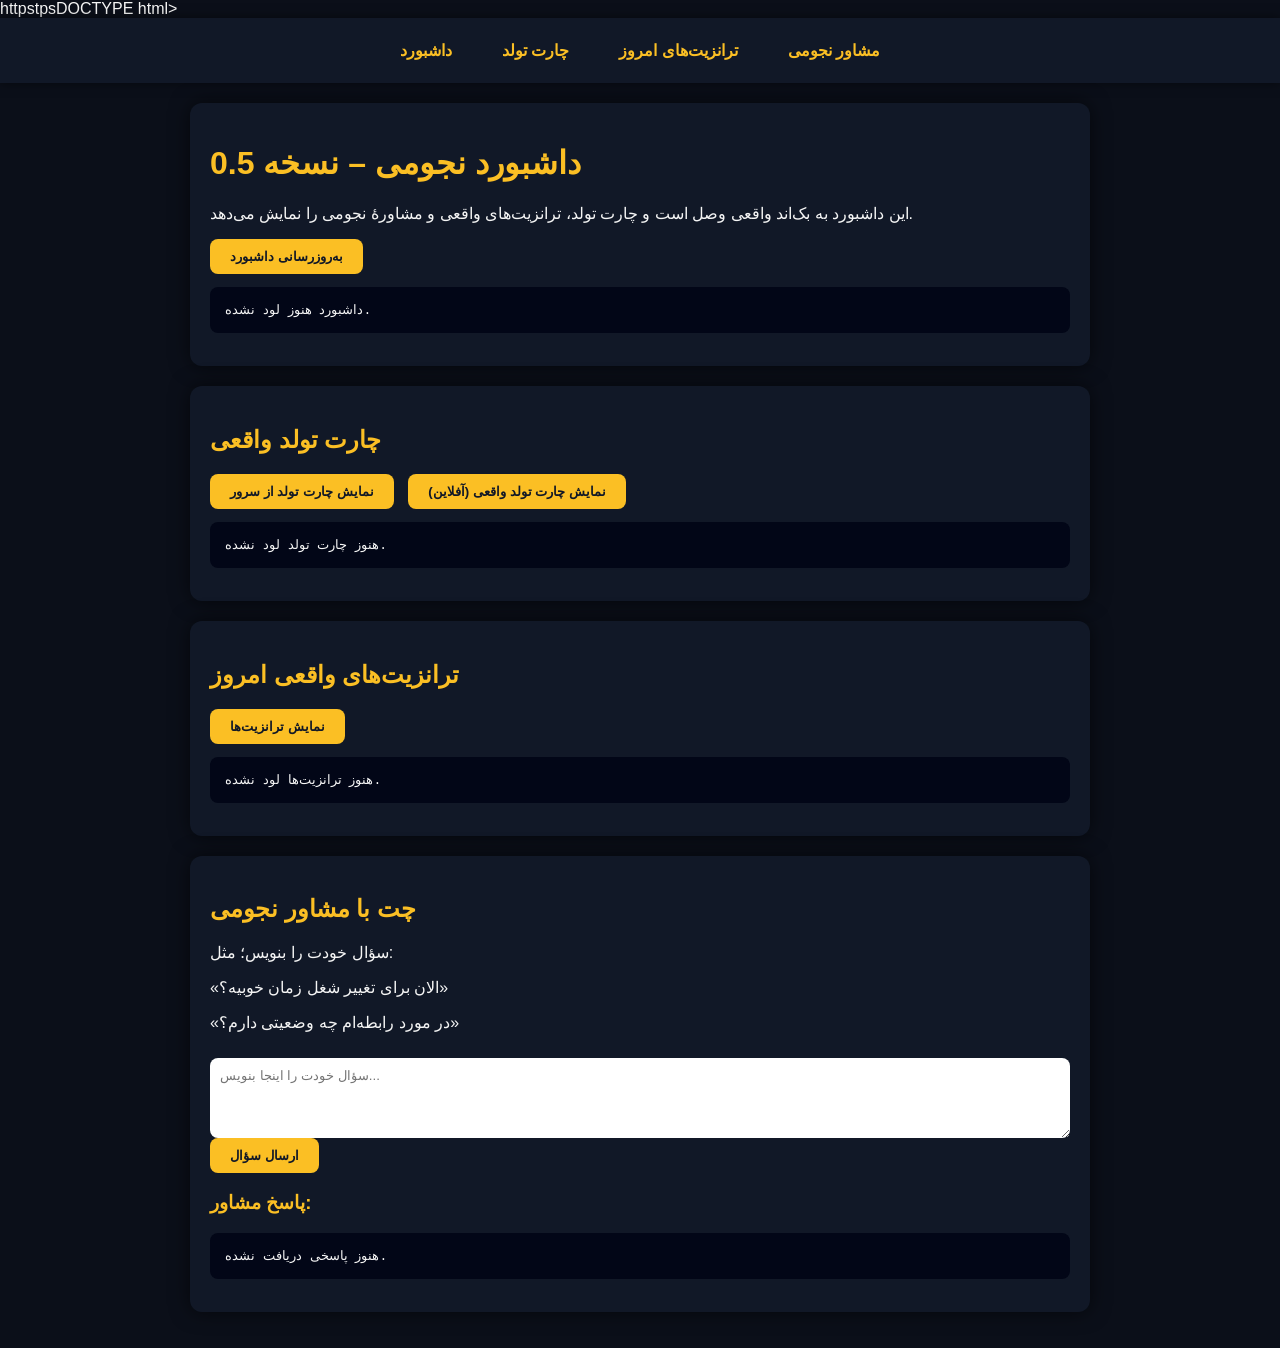
==== index.html @ e5615516 "Update 2index.html" ====
httpstpsDOCTYPE html>
<html lang="fa">
<head>
    <link rel="stylesheet" href="static/style.css">
    <meta charset="UTF-8">
    <title>مشاور نجومی شخصی – نسخه 0.5</title>
    <link rel="stylesheet" href="static/style.css">
    <style>
        body {
            font-family: 'Vazirmatn', sans-serif;
            background: #0b0f19;
            color: #f5f5f5;
            margin: 0;
        }

        nav {
            background: #111827;
            padding: 15px;
            display: flex;
            justify-content: center;
            gap: 20px;
            box-shadow: 0 0 10px rgba(0,0,0,0.5);
            position: sticky;
            top: 0;
            z-index: 100;
        }
#gooz
        nav a {
            color: #fbbf24;
            text-decoration: none;
            font-weight: bold;
            padding: 8px 15px;
            border-radius: 8px;
        }

        nav a:hover {
            background: #fbbf24;
            color: #111827;
        }

        .container {
            max-width: 900px;
            margin: 0 auto;
            padding: 20px;
        }

        .card {
            background: #111827;
            border-radius: 12px;
            padding: 20px;
            margin-bottom: 20px;
            box-shadow: 0 0 20px rgba(0,0,0,0.6);
        }

        h1, h2, h3 {
            color: #fbbf24;
        }

        button {
            padding: 10px 20px;
            border-radius: 8px;
            border: none;
            background: #fbbf24;
            color: #111827;
            font-weight: bold;
            cursor: pointer;
            margin-right: 10px;
        }

        button:hover {
            background: #f59e0b;
        }

        textarea {
            width: 100%;
            min-height: 80px;
            border-radius: 8px;
            border: none;
            padding: 10px;
            margin-top: 10px;
            font-family: inherit;
        }

        pre {
            background: #020617;
            padding: 15px;
            border-radius: 8px;
            white-space: pre-wrap;
            overflow-x: auto;
        }
    </style>
</head>

<body>

<nav>
    <a href="#dashboard">داشبورد</a>
    <a href="#natal">چارت تولد</a>
    <a href="#transits">ترانزیت‌های امروز</a>
    <a href="#advisor">مشاور نجومی</a>
</nav>

<div class="container">

    <!-- DASHBOARD -->
    <div class="card" id="dashboard">
        <h1>داشبورد نجومی – نسخه 0.5</h1>
        <p>این داشبورد به بک‌اند واقعی وصل است و چارت تولد، ترانزیت‌های واقعی و مشاورهٔ نجومی را نمایش می‌دهد.</p>
        <button onclick="loadDashboard()">به‌روزرسانی داشبورد</button>
        <pre id="dashboardBox">داشبورد هنوز لود نشده.</pre>
    </div>

    <!-- NATAL -->
    <div class="card" id="natal">
        <h2>چارت تولد واقعی</h2>
        <button onclick="loadNatal()">نمایش چارت تولد از سرور</button>
        <button onclick="openOfflineNatal()">نمایش چارت تولد واقعی (آفلاین)</button>
        <pre id="natalBox">هنوز چارت تولد لود نشده.</pre>
    </div>

    <!-- TRANSITS -->
    <div class="card" id="transits">
        <h2>ترانزیت‌های واقعی امروز</h2>
        <button onclick="loadTransits()">نمایش ترانزیت‌ها</button>
        <pre id="transitBox">هنوز ترانزیت‌ها لود نشده.</pre>
    </div>

    <!-- ADVISOR -->
    <div class="card" id="advisor">
        <h2>چت با مشاور نجومی</h2>
        <p>سؤال خودت را بنویس؛ مثل:</p>
        <p>«الان برای تغییر شغل زمان خوبیه؟»</p>
        <p>«در مورد رابطه‌ام چه وضعیتی دارم؟»</p>
        <textarea id="questionInput" placeholder="سؤال خودت را اینجا بنویس..."></textarea>
        <button onclick="askAdvisor()">ارسال سؤال</button>
        <h3>پاسخ مشاور:</h3>
        <pre id="advisorBox">هنوز پاسخی دریافت نشده.</pre>
    </div>

</div>

<script>
    const API_BASE = "https://astro-transits.onrender.com"

    // ---------------- DASHBOARD ----------------
    async function loadDashboard() {
        try {
            const natal = await fetch(`${API_BASE}/natal`).then(r => r.json());
            const transits = await fetch(`${API_BASE}/transits`).then(r => r.json());

            const text =
                "📌 چارت تولد:\n" +
                JSON.stringify(natal, null, 2) +
                "\n\n📌 ترانزیت‌های امروز:\n" +
                JSON.stringify(transits, null, 2);

            document.getElementById("dashboardBox").textContent = text;

        } catch (e) {
            document.getElementById("dashboardBox").textContent =
                "خطا در ارتباط با سرور: " + e;
        }
    }

    // ---------------- NATAL ----------------
    async function loadNatal() {
        try {
            const res = await fetch(`${API_BASE}/natal`);
            const data = await res.json();
            document.getElementById("natalBox").textContent =
                JSON.stringify(data, null, 2);
        } catch (e) {
            document.getElementById("natalBox").textContent =
                "خطا در ارتباط با سرور: " + e;
        }
    }

    function openOfflineNatal() {
        window.location.href = "offline_natal.html";
    }

    // ---------------- TRANSITS ----------------
    async function loadTransits() {
        try {
            const res = await fetch(`${API_BASE}/transits`);
            const data = await res.json();
            document.getElementById("transitBox").textContent =
                JSON.stringify(data, null, 2);
        } catch (e) {
            document.getElementById("transitBox").textContent =
                "خطا در ارتباط با سرور: " + e;
        }
    }

    // ---------------- ADVISOR ----------------
    async function askAdvisor() {
        const q = document.getElementById("questionInput").value.trim();
        if (!q) {
            alert("اول یک سؤال بنویس.");
            return;
        }

        try {
            const res = await fetch(`${API_BASE}/advisor`, {
                method: "POST",
                headers: { "Content-Type": "application/json" },
                body: JSON.stringify({ question: q })
            });

            const data = await res.json();
            document.getElementById("advisorBox").textContent =
                data.advice || JSON.stringify(data, null, 2);

        } catch (e) {
            document.getElementById("advisorBox").textContent =
                "خطا در ارتباط با سرور: " + e;
        }
    }
</script>

</body>
</html>
---- static/style.css ----
body {
    font-family: 'Vazirmatn', sans-serif;
    background: #0b0f19;
    color: #f5f5f5;
    margin: 0;
}

nav {
    background: #111827;
    padding: 15px;
    display: flex;
    justify-content: center;
    gap: 20px;
    box-shadow: 0 0 10px rgba(0,0,0,0.5);
    position: sticky;
    top: 0;
    z-index: 100;
}

nav a {
    color: #fbbf24;
    text-decoration: none;
    font-weight: bold;
    padding: 8px 15px;
    border-radius: 8px;
}

nav a:hover {
    background: #fbbf24;
    color: #111827;
}

.container {
    max-width: 900px;
    margin: 0 auto;
    padding: 20px;
}

.card {
    background: #111827;
    border-radius: 12px;
    padding: 20px;
    margin-bottom: 20px;
    box-shadow: 0 0 20px rgba(0,0,0,0.6);
}

h1, h2, h3 {
    color: #fbbf24;
}

button {
    padding: 10px 20px;
    border-radius: 8px;
    border: none;
    background: #fbbf24;
    color: #111827;
    font-weight: bold;
    cursor: pointer;
    margin-right: 10px;
}

button:hover {
    background: #f59e0b;
}

textarea {
    width: 100%;
    min-height: 80px;
    border-radius: 8px;
    border: none;
    padding: 10px;
    margin-top: 10px;
    font-family: inherit;
}

pre {
    background: #020617;
    padding: 15px;
    border-radius: 8px;
    white-space: pre-wrap;
    overflow-x: auto;
}
---- static/style.css ----
body {
    font-family: 'Vazirmatn', sans-serif;
    background: #0b0f19;
    color: #f5f5f5;
    margin: 0;
}

nav {
    background: #111827;
    padding: 15px;
    display: flex;
    justify-content: center;
    gap: 20px;
    box-shadow: 0 0 10px rgba(0,0,0,0.5);
    position: sticky;
    top: 0;
    z-index: 100;
}

nav a {
    color: #fbbf24;
    text-decoration: none;
    font-weight: bold;
    padding: 8px 15px;
    border-radius: 8px;
}

nav a:hover {
    background: #fbbf24;
    color: #111827;
}

.container {
    max-width: 900px;
    margin: 0 auto;
    padding: 20px;
}

.card {
    background: #111827;
    border-radius: 12px;
    padding: 20px;
    margin-bottom: 20px;
    box-shadow: 0 0 20px rgba(0,0,0,0.6);
}

h1, h2, h3 {
    color: #fbbf24;
}

button {
    padding: 10px 20px;
    border-radius: 8px;
    border: none;
    background: #fbbf24;
    color: #111827;
    font-weight: bold;
    cursor: pointer;
    margin-right: 10px;
}

button:hover {
    background: #f59e0b;
}

textarea {
    width: 100%;
    min-height: 80px;
    border-radius: 8px;
    border: none;
    padding: 10px;
    margin-top: 10px;
    font-family: inherit;
}

pre {
    background: #020617;
    padding: 15px;
    border-radius: 8px;
    white-space: pre-wrap;
    overflow-x: auto;
}
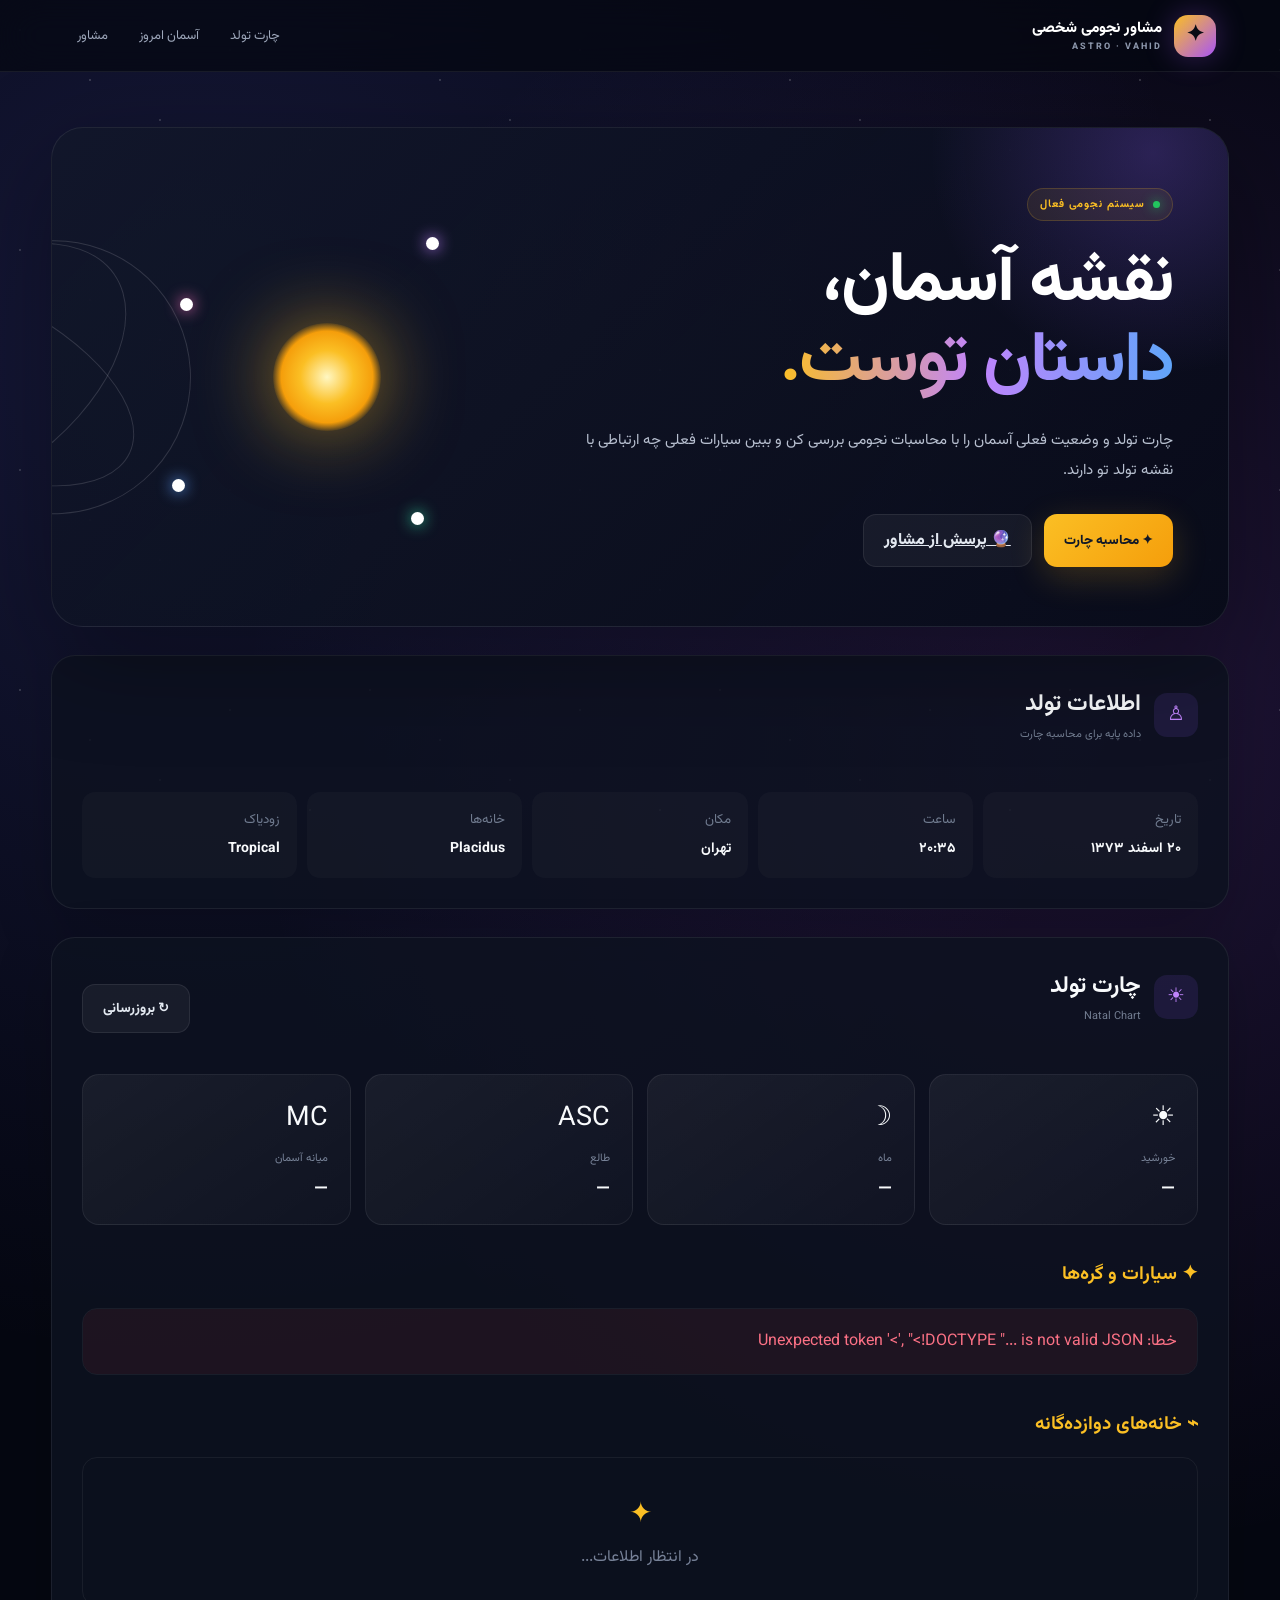
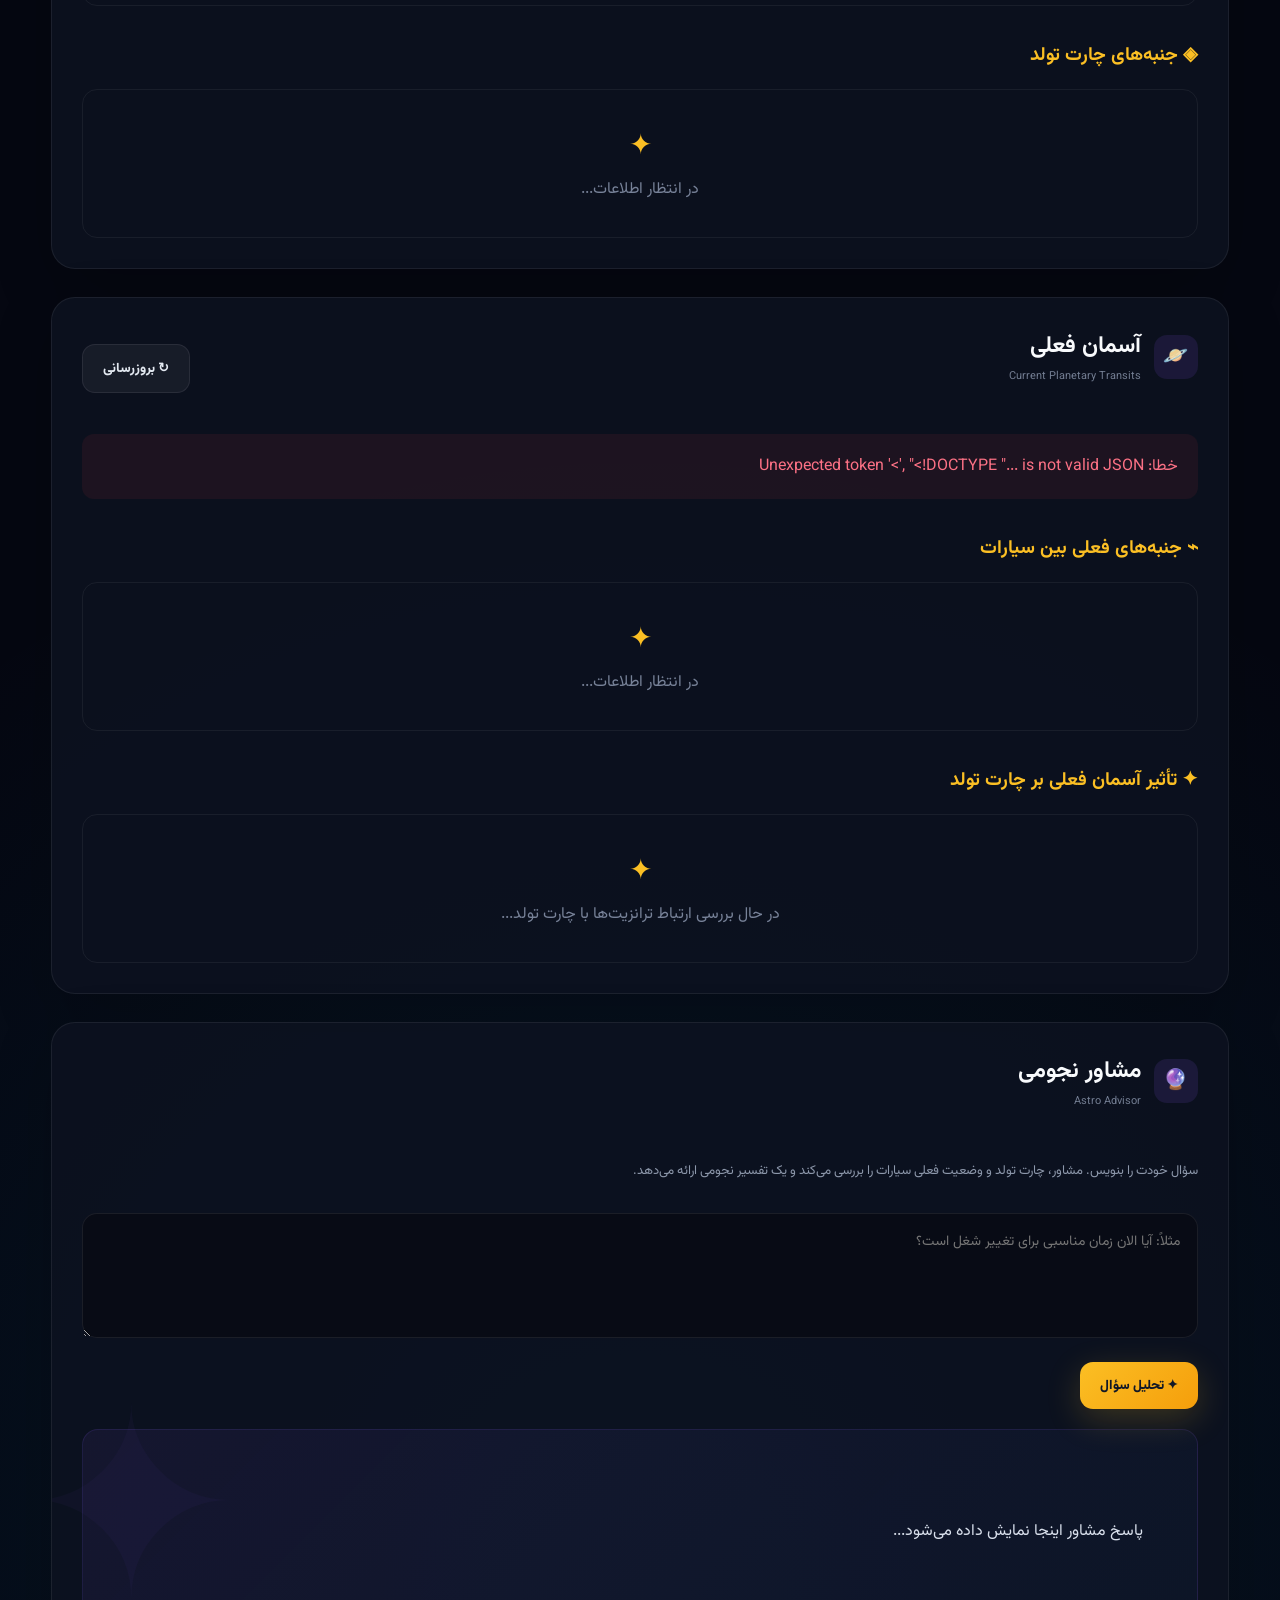
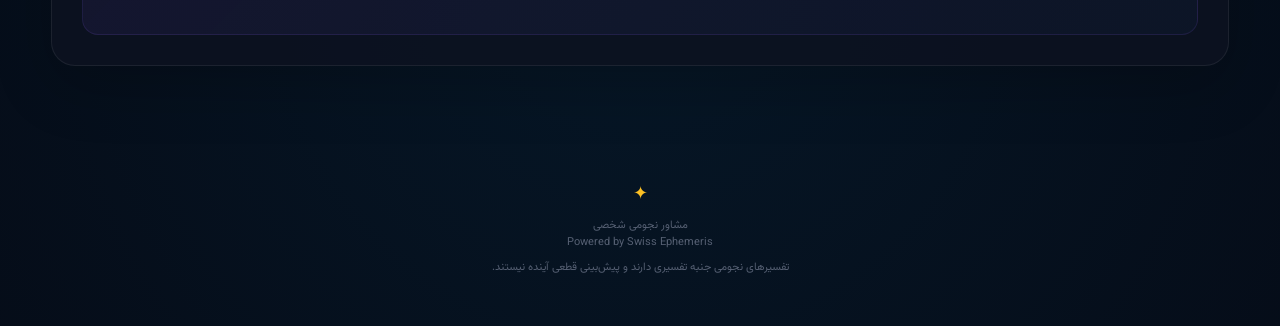
==== commit 9cc04daf: "Asli index.html" ====
--- a/index.html
+++ b/index.html
@@ -1,222 +1,2383 @@
-httpstpsDOCTYPE html>
-<html lang="fa">
+<!DOCTYPE html>
+<html lang="fa" dir="rtl">
+
 <head>
-    <link rel="stylesheet" href="static/style.css">
+
     <meta charset="UTF-8">
-    <title>مشاور نجومی شخصی – نسخه 0.5</title>
-    <link rel="stylesheet" href="static/style.css">
+
+    <meta
+        name="viewport"
+        content="width=device-width, initial-scale=1.0"
+    >
+
+    <meta
+        name="theme-color"
+        content="#070912"
+    >
+
+    <title>
+        مشاور نجومی شخصی | Astro Vahid
+    </title>
+
+    <link
+        rel="stylesheet"
+        href="/static/style.css"
+    >
+
     <style>
+
+        /* =====================================================
+           RESET
+        ===================================================== */
+
+        * {
+            box-sizing: border-box;
+        }
+
+        html {
+            scroll-behavior: smooth;
+        }
+
         body {
-            font-family: 'Vazirmatn', sans-serif;
-            background: #0b0f19;
-            color: #f5f5f5;
             margin: 0;
-        }
-
-        nav {
-            background: #111827;
-            padding: 15px;
+            min-height: 100vh;
+            background:
+                radial-gradient(
+                    circle at 15% 10%,
+                    rgba(99, 102, 241, .18),
+                    transparent 30%
+                ),
+                radial-gradient(
+                    circle at 85% 20%,
+                    rgba(168, 85, 247, .16),
+                    transparent 28%
+                ),
+                radial-gradient(
+                    circle at 50% 90%,
+                    rgba(14, 165, 233, .10),
+                    transparent 35%
+                ),
+                #050711;
+
+            color: #f8fafc;
+
+            font-family:
+                Vazirmatn,
+                Tahoma,
+                Arial,
+                sans-serif;
+
+            overflow-x: hidden;
+        }
+
+
+        /* =====================================================
+           STARS
+        ===================================================== */
+
+        .stars,
+        .stars::before,
+        .stars::after {
+
+            position: fixed;
+
+            inset: 0;
+
+            pointer-events: none;
+
+            z-index: -1;
+
+            content: "";
+
+            background-repeat: repeat;
+
+        }
+
+        .stars {
+
+            opacity: .55;
+
+            background-image:
+                radial-gradient(
+                    1px 1px at 20px 30px,
+                    #ffffff,
+                    transparent
+                ),
+                radial-gradient(
+                    1px 1px at 90px 80px,
+                    #ffffff,
+                    transparent
+                ),
+                radial-gradient(
+                    1px 1px at 160px 120px,
+                    #ffffff,
+                    transparent
+                ),
+                radial-gradient(
+                    1px 1px at 230px 50px,
+                    #ffffff,
+                    transparent
+                ),
+                radial-gradient(
+                    1px 1px at 310px 150px,
+                    #ffffff,
+                    transparent
+                );
+
+            background-size:
+                350px 220px;
+
+            animation:
+                starMove 50s linear infinite;
+
+        }
+
+        .stars::before {
+
+            opacity: .4;
+
+            transform: scale(1.5);
+
+            background-size:
+                500px 320px;
+
+        }
+
+        @keyframes starMove {
+
+            from {
+                transform: translateY(0);
+            }
+
+            to {
+                transform: translateY(-220px);
+            }
+
+        }
+
+
+        /* =====================================================
+           HEADER
+        ===================================================== */
+
+        .astro-header {
+
+            position: sticky;
+
+            top: 0;
+
+            z-index: 999;
+
+            height: 72px;
+
             display: flex;
-            justify-content: center;
+
+            align-items: center;
+
+            justify-content: space-between;
+
+            padding:
+                0 5%;
+
+            background:
+                rgba(5, 7, 17, .72);
+
+            border-bottom:
+                1px solid
+                rgba(
+                    255,
+                    255,
+                    255,
+                    .07
+                );
+
+            backdrop-filter:
+                blur(20px);
+
+        }
+
+
+        .logo {
+
+            display: flex;
+
+            align-items: center;
+
+            gap: 12px;
+
+            text-decoration: none;
+
+            color: white;
+
+            font-weight: 800;
+
+        }
+
+
+        .logo-symbol {
+
+            width: 42px;
+
+            height: 42px;
+
+            display: grid;
+
+            place-items: center;
+
+            border-radius: 14px;
+
+            background:
+                linear-gradient(
+                    135deg,
+                    #fbbf24,
+                    #a855f7
+                );
+
+            color: #090b14;
+
+            font-size: 22px;
+
+            box-shadow:
+                0 0 30px
+                rgba(
+                    168,
+                    85,
+                    247,
+                    .3
+                );
+
+        }
+
+
+        .logo-text {
+
+            display: flex;
+
+            flex-direction: column;
+
+        }
+
+
+        .logo-title {
+
+            font-size: 15px;
+
+        }
+
+
+        .logo-subtitle {
+
+            font-size: 9px;
+
+            color: #8b95aa;
+
+            letter-spacing: 2px;
+
+        }
+
+
+        .astro-nav {
+
+            display: flex;
+
+            align-items: center;
+
+            gap: 5px;
+
+        }
+
+
+        .astro-nav a {
+
+            color: #9da7ba;
+
+            text-decoration: none;
+
+            font-size: 13px;
+
+            padding:
+                9px 13px;
+
+            border-radius: 10px;
+
+            transition: .25s;
+
+        }
+
+
+        .astro-nav a:hover {
+
+            color: white;
+
+            background:
+                rgba(
+                    255,
+                    255,
+                    255,
+                    .06
+                );
+
+        }
+
+
+        /* =====================================================
+           MAIN
+        ===================================================== */
+
+        .astro-main {
+
+            width:
+                min(
+                    1200px,
+                    92%
+                );
+
+            margin:
+                0 auto;
+
+            padding:
+                55px 0 80px;
+
+        }
+
+
+        /* =====================================================
+           HERO
+        ===================================================== */
+
+        .hero {
+
+            min-height: 500px;
+
+            position: relative;
+
+            display: grid;
+
+            grid-template-columns:
+                1.15fr
+                .85fr;
+
+            align-items: center;
+
+            gap: 30px;
+
+            padding:
+                55px;
+
+            margin-bottom: 28px;
+
+            border:
+                1px solid
+                rgba(
+                    255,
+                    255,
+                    255,
+                    .08
+                );
+
+            border-radius: 32px;
+
+            overflow: hidden;
+
+            background:
+                linear-gradient(
+                    135deg,
+                    rgba(
+                        18,
+                        23,
+                        42,
+                        .96
+                    ),
+                    rgba(
+                        8,
+                        11,
+                        25,
+                        .94
+                    )
+                );
+
+            box-shadow:
+                0 30px 100px
+                rgba(
+                    0,
+                    0,
+                    0,
+                    .35
+                );
+
+        }
+
+
+        .hero::before {
+
+            content: "";
+
+            position: absolute;
+
+            width: 450px;
+
+            height: 450px;
+
+            border-radius: 50%;
+
+            background:
+                radial-gradient(
+                    circle,
+                    rgba(
+                        139,
+                        92,
+                        246,
+                        .25
+                    ),
+                    transparent 70%
+                );
+
+            top: -200px;
+
+            right: -150px;
+
+        }
+
+
+        .hero-content {
+
+            position: relative;
+
+            z-index: 2;
+
+        }
+
+
+        .hero-badge {
+
+            display: inline-flex;
+
+            align-items: center;
+
+            gap: 8px;
+
+            padding:
+                7px 12px;
+
+            border-radius: 30px;
+
+            background:
+                rgba(
+                    251,
+                    191,
+                    36,
+                    .08
+                );
+
+            border:
+                1px solid
+                rgba(
+                    251,
+                    191,
+                    36,
+                    .18
+                );
+
+            color: #fbbf24;
+
+            font-size: 11px;
+
+            font-weight: 700;
+
+            letter-spacing: 1px;
+
+        }
+
+
+        .status-dot {
+
+            width: 7px;
+
+            height: 7px;
+
+            border-radius: 50%;
+
+            background: #22c55e;
+
+            box-shadow:
+                0 0 12px
+                #22c55e;
+
+        }
+
+
+        .hero h1 {
+
+            font-size:
+                clamp(
+                    38px,
+                    6vw,
+                    70px
+                );
+
+            line-height:
+                1.15;
+
+            margin:
+                22px 0;
+
+            letter-spacing:
+                -2px;
+
+        }
+
+
+        .hero h1 span {
+
+            background:
+                linear-gradient(
+                    90deg,
+                    #fbbf24,
+                    #c084fc,
+                    #60a5fa
+                );
+
+            -webkit-background-clip:
+                text;
+
+            background-clip:
+                text;
+
+            color:
+                transparent;
+
+        }
+
+
+        .hero-description {
+
+            max-width:
+                610px;
+
+            color: #9da7ba;
+
+            line-height:
+                2;
+
+            font-size: 15px;
+
+        }
+
+
+        .hero-buttons {
+
+            display: flex;
+
+            gap: 12px;
+
+            margin-top: 28px;
+
+            flex-wrap: wrap;
+
+        }
+
+
+        .btn {
+
+            border: none;
+
+            cursor: pointer;
+
+            font-family: inherit;
+
+            font-weight: 800;
+
+            border-radius: 13px;
+
+            padding:
+                13px 20px;
+
+            transition:
+                .25s;
+
+        }
+
+
+        .btn:hover {
+
+            transform:
+                translateY(-3px);
+
+        }
+
+
+        .btn-primary {
+
+            color: #111827;
+
+            background:
+                linear-gradient(
+                    135deg,
+                    #fbbf24,
+                    #f59e0b
+                );
+
+            box-shadow:
+                0 10px 35px
+                rgba(
+                    251,
+                    191,
+                    36,
+                    .2
+                );
+
+        }
+
+
+        .btn-secondary {
+
+            color: #e2e8f0;
+
+            background:
+                rgba(
+                    255,
+                    255,
+                    255,
+                    .05
+                );
+
+            border:
+                1px solid
+                rgba(
+                    255,
+                    255,
+                    255,
+                    .08
+                );
+
+        }
+
+
+        /* =====================================================
+           COSMIC ORBIT
+        ===================================================== */
+
+        .cosmos {
+
+            position: relative;
+
+            width: 360px;
+
+            height: 360px;
+
+            margin: auto;
+
+        }
+
+
+        .cosmos::before {
+
+            content: "";
+
+            position: absolute;
+
+            inset: 35%;
+
+            border-radius: 50%;
+
+            background:
+                radial-gradient(
+                    circle,
+                    #fff7c2,
+                    #fbbf24 35%,
+                    #f59e0b 60%,
+                    transparent 72%
+                );
+
+            filter:
+                drop-shadow(
+                    0 0 40px
+                    rgba(
+                        251,
+                        191,
+                        36,
+                        .65
+                    )
+                );
+
+        }
+
+
+        .orbit {
+
+            position: absolute;
+
+            left: 50%;
+
+            top: 50%;
+
+            border-radius: 50%;
+
+            border:
+                1px solid
+                rgba(
+                    255,
+                    255,
+                    255,
+                    .14
+                );
+
+            transform:
+                translate(
+                    -50%,
+                    -50%
+                );
+
+        }
+
+
+        .orbit.one {
+
+            width: 100%;
+
+            height: 48%;
+
+            transform:
+                translate(
+                    -50%,
+                    -50%
+                )
+                rotate(25deg);
+
+        }
+
+
+        .orbit.two {
+
+            width: 100%;
+
+            height: 58%;
+
+            transform:
+                translate(
+                    -50%,
+                    -50%
+                )
+                rotate(-35deg);
+
+        }
+
+
+        .orbit.three {
+
+            width: 76%;
+
+            height: 76%;
+
+            transform:
+                translate(
+                    -50%,
+                    -50%
+                )
+                rotate(65deg);
+
+        }
+
+
+        .planet {
+
+            position: absolute;
+
+            width: 13px;
+
+            height: 13px;
+
+            border-radius: 50%;
+
+            background: #fff;
+
+            box-shadow:
+                0 0 15px
+                currentColor;
+
+        }
+
+
+        .planet.p1 {
+
+            color: #c084fc;
+
+            top: 11%;
+
+            right: 19%;
+
+        }
+
+
+        .planet.p2 {
+
+            color: #60a5fa;
+
+            bottom: 18%;
+
+            left: 7%;
+
+        }
+
+
+        .planet.p3 {
+
+            color: #f472b6;
+
+            top: 28%;
+
+            left: 9%;
+
+        }
+
+
+        .planet.p4 {
+
+            color: #34d399;
+
+            bottom: 9%;
+
+            right: 23%;
+
+        }
+
+
+        /* =====================================================
+           SECTION
+        ===================================================== */
+
+        .section {
+
+            margin-top: 28px;
+
+            padding:
+                30px;
+
+            border-radius: 24px;
+
+            background:
+                rgba(
+                    13,
+                    18,
+                    32,
+                    .85
+                );
+
+            border:
+                1px solid
+                rgba(
+                    255,
+                    255,
+                    255,
+                    .07
+                );
+
+            box-shadow:
+                0 20px 60px
+                rgba(
+                    0,
+                    0,
+                    0,
+                    .2
+                );
+
+        }
+
+
+        .section-header {
+
+            display: flex;
+
+            align-items: center;
+
+            justify-content: space-between;
+
             gap: 20px;
-            box-shadow: 0 0 10px rgba(0,0,0,0.5);
-            position: sticky;
-            top: 0;
-            z-index: 100;
-        }
-#gooz
-        nav a {
+
+            margin-bottom: 25px;
+
+        }
+
+
+        .section-title {
+
+            display: flex;
+
+            align-items: center;
+
+            gap: 13px;
+
+        }
+
+
+        .section-icon {
+
+            width: 44px;
+
+            height: 44px;
+
+            display: grid;
+
+            place-items: center;
+
+            border-radius: 13px;
+
+            background:
+                rgba(
+                    139,
+                    92,
+                    246,
+                    .12
+                );
+
+            color: #c084fc;
+
+            font-size: 20px;
+
+        }
+
+
+        .section-title h2 {
+
+            margin: 0;
+
+            font-size: 23px;
+
+        }
+
+
+        .section-title p {
+
+            margin:
+                4px 0 0;
+
+            color: #737e92;
+
+            font-size: 11px;
+
+        }
+
+
+        /* =====================================================
+           NATAL SUMMARY
+        ===================================================== */
+
+        .summary-grid {
+
+            display: grid;
+
+            grid-template-columns:
+                repeat(
+                    4,
+                    1fr
+                );
+
+            gap: 14px;
+
+        }
+
+
+        .summary-card {
+
+            position: relative;
+
+            overflow: hidden;
+
+            padding:
+                22px;
+
+            border-radius: 17px;
+
+            background:
+                linear-gradient(
+                    145deg,
+                    rgba(
+                        255,
+                        255,
+                        255,
+                        .055
+                    ),
+                    rgba(
+                        255,
+                        255,
+                        255,
+                        .018
+                    )
+                );
+
+            border:
+                1px solid
+                rgba(
+                    255,
+                    255,
+                    255,
+                    .07
+                );
+
+            transition:
+                .3s;
+
+        }
+
+
+        .summary-card:hover {
+
+            transform:
+                translateY(-4px);
+
+            border-color:
+                rgba(
+                    251,
+                    191,
+                    36,
+                    .25
+                );
+
+        }
+
+
+        .summary-card .symbol {
+
+            font-size: 27px;
+
+            margin-bottom: 10px;
+
+        }
+
+
+        .summary-card .label {
+
+            color: #788398;
+
+            font-size: 11px;
+
+        }
+
+
+        .summary-card .value {
+
+            margin-top: 7px;
+
+            font-size: 18px;
+
+            font-weight: 800;
+
+        }
+
+
+        /* =====================================================
+           BIRTH INFO
+        ===================================================== */
+
+        .birth-grid {
+
+            display: grid;
+
+            grid-template-columns:
+                repeat(
+                    5,
+                    1fr
+                );
+
+            gap: 10px;
+
+        }
+
+
+        .birth-item {
+
+            padding:
+                17px;
+
+            border-radius: 13px;
+
+            background:
+                rgba(
+                    255,
+                    255,
+                    255,
+                    .025
+                );
+
+        }
+
+
+        .birth-item small {
+
+            display: block;
+
+            color: #707b8f;
+
+            margin-bottom: 6px;
+
+        }
+
+
+        .birth-item strong {
+
+            font-size: 14px;
+
+        }
+
+
+        /* =====================================================
+           TABLE
+        ===================================================== */
+
+        .table-container {
+
+            overflow-x: auto;
+
+            border-radius: 15px;
+
+            border:
+                1px solid
+                rgba(
+                    255,
+                    255,
+                    255,
+                    .06
+                );
+
+        }
+
+
+        .astro-table {
+
+            width: 100%;
+
+            min-width: 650px;
+
+            border-collapse:
+                collapse;
+
+        }
+
+
+        .astro-table th {
+
+            padding:
+                14px;
+
+            text-align: right;
+
+            background:
+                rgba(
+                    255,
+                    255,
+                    255,
+                    .035
+                );
+
             color: #fbbf24;
-            text-decoration: none;
-            font-weight: bold;
-            padding: 8px 15px;
-            border-radius: 8px;
-        }
-
-        nav a:hover {
-            background: #fbbf24;
-            color: #111827;
-        }
-
-        .container {
-            max-width: 900px;
-            margin: 0 auto;
-            padding: 20px;
-        }
-
-        .card {
-            background: #111827;
-            border-radius: 12px;
-            padding: 20px;
-            margin-bottom: 20px;
-            box-shadow: 0 0 20px rgba(0,0,0,0.6);
-        }
-
-        h1, h2, h3 {
+
+            font-size: 12px;
+
+        }
+
+
+        .astro-table td {
+
+            padding:
+                14px;
+
+            color: #cbd5e1;
+
+            border-top:
+                1px solid
+                rgba(
+                    255,
+                    255,
+                    255,
+                    .045
+                );
+
+            font-size: 13px;
+
+        }
+
+
+        .astro-table tr:hover td {
+
+            background:
+                rgba(
+                    255,
+                    255,
+                    255,
+                    .025
+                );
+
+        }
+
+
+        /* =====================================================
+           TRANSIT PLANETS
+        ===================================================== */
+
+        .planet-grid {
+
+            display: grid;
+
+            grid-template-columns:
+                repeat(
+                    auto-fit,
+                    minmax(
+                        145px,
+                        1fr
+                    )
+                );
+
+            gap: 12px;
+
+        }
+
+
+        .transit-card {
+
+            padding:
+                18px;
+
+            border-radius: 16px;
+
+            background:
+                linear-gradient(
+                    145deg,
+                    rgba(
+                        255,
+                        255,
+                        255,
+                        .045
+                    ),
+                    rgba(
+                        255,
+                        255,
+                        255,
+                        .015
+                    )
+                );
+
+            border:
+                1px solid
+                rgba(
+                    255,
+                    255,
+                    255,
+                    .06
+                );
+
+        }
+
+
+        .transit-symbol {
+
+            font-size: 28px;
+
             color: #fbbf24;
-        }
-
-        button {
-            padding: 10px 20px;
-            border-radius: 8px;
-            border: none;
-            background: #fbbf24;
-            color: #111827;
-            font-weight: bold;
-            cursor: pointer;
-            margin-right: 10px;
-        }
-
-        button:hover {
-            background: #f59e0b;
-        }
-
-        textarea {
+
+        }
+
+
+        .transit-name {
+
+            margin-top: 8px;
+
+            font-weight: 800;
+
+        }
+
+
+        .transit-position {
+
+            color: #8792a7;
+
+            font-size: 12px;
+
+            margin-top: 5px;
+
+        }
+
+
+        .retro {
+
+            color: #fb7185;
+
+            font-size: 10px;
+
+            margin-top: 7px;
+
+        }
+
+
+        /* =====================================================
+           ADVISOR
+        ===================================================== */
+
+        .advisor {
+
+            position: relative;
+
+            overflow: hidden;
+
+        }
+
+
+        .advisor::before {
+
+            content: "✦";
+
+            position: absolute;
+
+            left: -30px;
+
+            bottom: -70px;
+
+            font-size: 260px;
+
+            color:
+                rgba(
+                    139,
+                    92,
+                    246,
+                    .035
+                );
+
+        }
+
+
+        .advisor-intro {
+
+            color: #8d98ab;
+
+            line-height: 1.9;
+
+            font-size: 13px;
+
+        }
+
+
+        .question-box {
+
+            margin-top: 20px;
+
+        }
+
+
+        .question-box textarea {
+
             width: 100%;
-            min-height: 80px;
-            border-radius: 8px;
-            border: none;
-            padding: 10px;
-            margin-top: 10px;
+
+            min-height: 125px;
+
+            resize: vertical;
+
+            padding:
+                17px;
+
+            border-radius: 15px;
+
+            border:
+                1px solid
+                rgba(
+                    255,
+                    255,
+                    255,
+                    .08
+                );
+
+            background:
+                #080b15;
+
+            color: white;
+
             font-family: inherit;
-        }
-
-        pre {
-            background: #020617;
-            padding: 15px;
-            border-radius: 8px;
+
+            font-size: 14px;
+
+            outline: none;
+
+            transition: .25s;
+
+        }
+
+
+        .question-box textarea:focus {
+
+            border-color:
+                rgba(
+                    251,
+                    191,
+                    36,
+                    .45
+                );
+
+            box-shadow:
+                0 0 25px
+                rgba(
+                    251,
+                    191,
+                    36,
+                    .06
+                );
+
+        }
+
+
+        .advisor-answer {
+
+            margin-top: 20px;
+
+            padding:
+                22px;
+
+            min-height: 100px;
+
+            border-radius: 16px;
+
+            background:
+                linear-gradient(
+                    135deg,
+                    rgba(
+                        139,
+                        92,
+                        246,
+                        .08
+                    ),
+                    rgba(
+                        59,
+                        130,
+                        246,
+                        .04
+                    )
+                );
+
+            border:
+                1px solid
+                rgba(
+                    139,
+                    92,
+                    246,
+                    .13
+                );
+
+            color: #d9e0ec;
+
+            line-height: 2;
+
             white-space: pre-wrap;
-            overflow-x: auto;
-        }
+
+        }
+
+
+        /* =====================================================
+           LOADING
+        ===================================================== */
+
+        .loading {
+
+            text-align: center;
+
+            padding:
+                35px;
+
+            color: #778298;
+
+        }
+
+
+        .loading::before {
+
+            content: "✦";
+
+            display: block;
+
+            font-size: 28px;
+
+            color: #fbbf24;
+
+            animation:
+                pulse 1.3s infinite;
+
+            margin-bottom: 8px;
+
+        }
+
+
+        @keyframes pulse {
+
+            0%, 100% {
+                opacity: .3;
+                transform: scale(.9);
+            }
+
+            50% {
+                opacity: 1;
+                transform: scale(1.1);
+            }
+
+        }
+
+
+        /* =====================================================
+           FOOTER
+        ===================================================== */
+
+        .astro-footer {
+
+            text-align: center;
+
+            padding:
+                35px 20px 50px;
+
+            color: #555f72;
+
+            font-size: 11px;
+
+        }
+
+
+        .footer-star {
+
+            color: #fbbf24;
+
+            font-size: 18px;
+
+            display: block;
+
+            margin-bottom: 8px;
+
+        }
+
+
+        /* =====================================================
+           MOBILE
+        ===================================================== */
+
+        @media (
+            max-width: 900px
+        ) {
+
+            .hero {
+
+                grid-template-columns:
+                    1fr;
+
+                text-align: center;
+
+                padding:
+                    40px 25px;
+
+            }
+
+
+            .hero-description {
+
+                margin:
+                    auto;
+
+            }
+
+
+            .hero-buttons {
+
+                justify-content:
+                    center;
+
+            }
+
+
+            .cosmos {
+
+                width: 280px;
+
+                height: 280px;
+
+            }
+
+
+            .summary-grid {
+
+                grid-template-columns:
+                    repeat(
+                        2,
+                        1fr
+                    );
+
+            }
+
+
+            .birth-grid {
+
+                grid-template-columns:
+                    repeat(
+                        2,
+                        1fr
+                    );
+
+            }
+
+        }
+
+
+        @media (
+            max-width: 650px
+        ) {
+
+            .astro-header {
+
+                height:
+                    auto;
+
+                min-height:
+                    65px;
+
+                padding:
+                    10px 4%;
+
+            }
+
+
+            .astro-nav {
+
+                display: none;
+
+            }
+
+
+            .astro-main {
+
+                width:
+                    94%;
+
+                padding-top:
+                    25px;
+
+            }
+
+
+            .hero {
+
+                border-radius:
+                    23px;
+
+            }
+
+
+            .hero h1 {
+
+                font-size:
+                    38px;
+
+                letter-spacing:
+                    -1px;
+
+            }
+
+
+            .section {
+
+                padding:
+                    20px;
+
+                border-radius:
+                    19px;
+
+            }
+
+
+            .section-header {
+
+                align-items:
+                    flex-start;
+
+            }
+
+
+            .summary-grid {
+
+                grid-template-columns:
+                    1fr 1fr;
+
+            }
+
+
+            .birth-grid {
+
+                grid-template-columns:
+                    1fr;
+
+            }
+
+
+            .cosmos {
+
+                width: 230px;
+
+                height: 230px;
+
+            }
+
+        }
+
+
+        @media (
+            max-width: 400px
+        ) {
+
+            .summary-grid {
+
+                grid-template-columns:
+                    1fr;
+
+            }
+
+
+            .hero h1 {
+
+                font-size:
+                    33px;
+
+            }
+
+        }
+
     </style>
+
 </head>
 
+
 <body>
 
-<nav>
-    <a href="#dashboard">داشبورد</a>
-    <a href="#natal">چارت تولد</a>
-    <a href="#transits">ترانزیت‌های امروز</a>
-    <a href="#advisor">مشاور نجومی</a>
-</nav>
-
-<div class="container">
-
-    <!-- DASHBOARD -->
-    <div class="card" id="dashboard">
-        <h1>داشبورد نجومی – نسخه 0.5</h1>
-        <p>این داشبورد به بک‌اند واقعی وصل است و چارت تولد، ترانزیت‌های واقعی و مشاورهٔ نجومی را نمایش می‌دهد.</p>
-        <button onclick="loadDashboard()">به‌روزرسانی داشبورد</button>
-        <pre id="dashboardBox">داشبورد هنوز لود نشده.</pre>
+
+<div class="stars"></div>
+
+
+<!-- =====================================================
+     HEADER
+===================================================== -->
+
+<header class="astro-header">
+
+    <a
+        class="logo"
+        href="#top"
+    >
+
+        <div class="logo-symbol">
+            ✦
+        </div>
+
+        <div class="logo-text">
+
+            <div class="logo-title">
+                مشاور نجومی شخصی
+            </div>
+
+            <div class="logo-subtitle">
+                ASTRO · VAHID
+            </div>
+
+        </div>
+
+    </a>
+
+
+    <nav class="astro-nav">
+
+        <a href="#natal">
+            چارت تولد
+        </a>
+
+        <a href="#transits">
+            آسمان امروز
+        </a>
+
+        <a href="#advisor">
+            مشاور
+        </a>
+
+    </nav>
+
+</header>
+
+
+<main
+    id="top"
+    class="astro-main"
+>
+
+
+<!-- =====================================================
+     HERO
+===================================================== -->
+
+<section class="hero">
+
+    <div class="hero-content">
+
+        <div class="hero-badge">
+
+            <span class="status-dot"></span>
+
+            سیستم نجومی فعال
+
+        </div>
+
+
+        <h1>
+
+            نقشه آسمان،
+            <br>
+
+            <span>
+                داستان توست.
+            </span>
+
+        </h1>
+
+
+        <p class="hero-description">
+
+            چارت تولد و وضعیت فعلی آسمان را
+            با محاسبات نجومی بررسی کن و ببین
+            سیارات فعلی چه ارتباطی با نقشه تولد
+            تو دارند.
+
+        </p>
+
+
+        <div class="hero-buttons">
+
+            <button
+                class="btn btn-primary"
+                onclick="loadAll()"
+            >
+                ✦ محاسبه چارت
+            </button>
+
+
+            <a
+                href="#advisor"
+                class="btn btn-secondary"
+            >
+                🔮 پرسش از مشاور
+            </a>
+
+        </div>
+
     </div>
 
-    <!-- NATAL -->
-    <div class="card" id="natal">
-        <h2>چارت تولد واقعی</h2>
-        <button onclick="loadNatal()">نمایش چارت تولد از سرور</button>
-        <button onclick="openOfflineNatal()">نمایش چارت تولد واقعی (آفلاین)</button>
-        <pre id="natalBox">هنوز چارت تولد لود نشده.</pre>
+
+    <div class="cosmos">
+
+        <div class="orbit one"></div>
+
+        <div class="orbit two"></div>
+
+        <div class="orbit three"></div>
+
+        <div class="planet p1"></div>
+
+        <div class="planet p2"></div>
+
+        <div class="planet p3"></div>
+
+        <div class="planet p4"></div>
+
     </div>
 
-    <!-- TRANSITS -->
-    <div class="card" id="transits">
-        <h2>ترانزیت‌های واقعی امروز</h2>
-        <button onclick="loadTransits()">نمایش ترانزیت‌ها</button>
-        <pre id="transitBox">هنوز ترانزیت‌ها لود نشده.</pre>
+</section>
+
+
+
+<!-- =====================================================
+     BIRTH DATA
+===================================================== -->
+
+<section class="section">
+
+    <div class="section-header">
+
+        <div class="section-title">
+
+            <div class="section-icon">
+                ♙
+            </div>
+
+            <div>
+
+                <h2>
+                    اطلاعات تولد
+                </h2>
+
+                <p>
+                    داده پایه برای محاسبه چارت
+                </p>
+
+            </div>
+
+        </div>
+
     </div>
 
-    <!-- ADVISOR -->
-    <div class="card" id="advisor">
-        <h2>چت با مشاور نجومی</h2>
-        <p>سؤال خودت را بنویس؛ مثل:</p>
-        <p>«الان برای تغییر شغل زمان خوبیه؟»</p>
-        <p>«در مورد رابطه‌ام چه وضعیتی دارم؟»</p>
-        <textarea id="questionInput" placeholder="سؤال خودت را اینجا بنویس..."></textarea>
-        <button onclick="askAdvisor()">ارسال سؤال</button>
-        <h3>پاسخ مشاور:</h3>
-        <pre id="advisorBox">هنوز پاسخی دریافت نشده.</pre>
+
+    <div class="birth-grid">
+
+        <div class="birth-item">
+
+            <small>
+                تاریخ
+            </small>
+
+            <strong>
+                ۲۰ اسفند ۱۳۷۳
+            </strong>
+
+        </div>
+
+
+        <div class="birth-item">
+
+            <small>
+                ساعت
+            </small>
+
+            <strong>
+                ۲۰:۳۵
+            </strong>
+
+        </div>
+
+
+        <div class="birth-item">
+
+            <small>
+                مکان
+            </small>
+
+            <strong>
+                تهران
+            </strong>
+
+        </div>
+
+
+        <div class="birth-item">
+
+            <small>
+                خانه‌ها
+            </small>
+
+            <strong>
+                Placidus
+            </strong>
+
+        </div>
+
+
+        <div class="birth-item">
+
+            <small>
+                زودیاک
+            </small>
+
+            <strong>
+                Tropical
+            </strong>
+
+        </div>
+
     </div>
 
-</div>
-
-<script>
-    const API_BASE = "https://astro-transits.onrender.com"
-
-    // ---------------- DASHBOARD ----------------
-    async function loadDashboard() {
-        try {
-            const natal = await fetch(`${API_BASE}/natal`).then(r => r.json());
-            const transits = await fetch(`${API_BASE}/transits`).then(r => r.json());
-
-            const text =
-                "📌 چارت تولد:\n" +
-                JSON.stringify(natal, null, 2) +
-                "\n\n📌 ترانزیت‌های امروز:\n" +
-                JSON.stringify(transits, null, 2);
-
-            document.getElementById("dashboardBox").textContent = text;
-
-        } catch (e) {
-            document.getElementById("dashboardBox").textContent =
-                "خطا در ارتباط با سرور: " + e;
-        }
-    }
-
-    // ---------------- NATAL ----------------
-    async function loadNatal() {
-        try {
-            const res = await fetch(`${API_BASE}/natal`);
-            const data = await res.json();
-            document.getElementById("natalBox").textContent =
-                JSON.stringify(data, null, 2);
-        } catch (e) {
-            document.getElementById("natalBox").textContent =
-                "خطا در ارتباط با سرور: " + e;
-        }
-    }
-
-    function openOfflineNatal() {
-        window.location.href = "offline_natal.html";
-    }
-
-    // ---------------- TRANSITS ----------------
-    async function loadTransits() {
-        try {
-            const res = await fetch(`${API_BASE}/transits`);
-            const data = await res.json();
-            document.getElementById("transitBox").textContent =
-                JSON.stringify(data, null, 2);
-        } catch (e) {
-            document.getElementById("transitBox").textContent =
-                "خطا در ارتباط با سرور: " + e;
-        }
-    }
-
-    // ---------------- ADVISOR ----------------
-    async function askAdvisor() {
-        const q = document.getElementById("questionInput").value.trim();
-        if (!q) {
-            alert("اول یک سؤال بنویس.");
-            return;
-        }
-
-        try {
-            const res = await fetch(`${API_BASE}/advisor`, {
-                method: "POST",
-                headers: { "Content-Type": "application/json" },
-                body: JSON.stringify({ question: q })
-            });
-
-            const data = await res.json();
-            document.getElementById("advisorBox").textContent =
-                data.advice || JSON.stringify(data, null, 2);
-
-        } catch (e) {
-            document.getElementById("advisorBox").textContent =
-                "خطا در ارتباط با سرور: " + e;
-        }
-    }
-</script>
+</section>
+
+
+
+<!-- =====================================================
+     NATAL
+===================================================== -->
+
+<section
+    id="natal"
+    class="section"
+>
+
+    <div class="section-header">
+
+        <div class="section-title">
+
+            <div class="section-icon">
+                ☀
+            </div>
+
+            <div>
+
+                <h2>
+                    چارت تولد
+                </h2>
+
+                <p>
+                    Natal Chart
+                </p>
+
+            </div>
+
+        </div>
+
+
+        <button
+            class="btn btn-secondary"
+            onclick="loadNatal()"
+        >
+            ↻ بروزرسانی
+        </button>
+
+    </div>
+
+
+    <div
+        id="natalSummary"
+        class="summary-grid"
+    >
+
+        <div class="summary-card">
+
+            <div class="symbol">
+                ☀
+            </div>
+
+            <div class="label">
+                خورشید
+            </div>
+
+            <div
+                id="sunPosition"
+                class="value"
+            >
+                —
+            </div>
+
+        </div>
+
+
+        <div class="summary-card">
+
+            <div class="symbol">
+                ☽
+            </div>
+
+            <div class="label">
+                ماه
+            </div>
+
+            <div
+                id="moonPosition"
+                class="value"
+            >
+                —
+            </div>
+
+        </div>
+
+
+        <div class="summary-card">
+
+            <div class="symbol">
+                ASC
+            </div>
+
+            <div class="label">
+                طالع
+            </div>
+
+            <div
+                id="ascPosition"
+                class="value"
+            >
+                —
+            </div>
+
+        </div>
+
+
+        <div class="summary-card">
+
+            <div class="symbol">
+                MC
+            </div>
+
+            <div class="label">
+                میانه آسمان
+            </div>
+
+            <div
+                id="mcPosition"
+                class="value"
+            >
+                —
+            </div>
+
+        </div>
+
+    </div>
+
+
+    <h3>
+        ✦ سیارات و گره‌ها
+    </h3>
+
+
+    <div
+        id="planetTable"
+        class="table-container"
+    >
+
+        <div class="loading">
+            در حال محاسبه چارت...
+        </div>
+
+    </div>
+
+
+    <h3>
+        ⌁ خانه‌های دوازده‌گانه
+    </h3>
+
+
+    <div
+        id="houseTable"
+        class="table-container"
+    >
+
+        <div class="loading">
+            در انتظار اطلاعات...
+        </div>
+
+    </div>
+
+
+    <h3>
+        ◈ جنبه‌های چارت تولد
+    </h3>
+
+
+    <div
+        id="natalAspectTable"
+        class="table-container"
+    >
+
+        <div class="loading">
+            در انتظار اطلاعات...
+        </div>
+
+    </div>
+
+</section>
+
+
+
+<!-- =====================================================
+     TRANSITS
+===================================================== -->
+
+<section
+    id="transits"
+    class="section"
+>
+
+    <div class="section-header">
+
+        <div class="section-title">
+
+            <div class="section-icon">
+                🪐
+            </div>
+
+            <div>
+
+                <h2>
+                    آسمان فعلی
+                </h2>
+
+                <p>
+                    Current Planetary Transits
+                </p>
+
+            </div>
+
+        </div>
+
+
+        <button
+            class="btn btn-secondary"
+            onclick="loadTransits()"
+        >
+            ↻ بروزرسانی
+        </button>
+
+    </div>
+
+
+    <div
+        id="transitPositions"
+        class="planet-grid"
+    >
+
+        <div class="loading">
+            در حال محاسبه موقعیت سیارات...
+        </div>
+
+    </div>
+
+
+    <h3>
+        ⌁ جنبه‌های فعلی بین سیارات
+    </h3>
+
+
+    <div
+        id="transitAspectTable"
+        class="table-container"
+    >
+
+        <div class="loading">
+            در انتظار اطلاعات...
+        </div>
+
+    </div>
+
+
+    <h3>
+        ✦ تأثیر آسمان فعلی بر چارت تولد
+    </h3>
+
+
+    <div
+        id="natalTransitTable"
+        class="table-container"
+    >
+
+        <div class="loading">
+            در حال بررسی ارتباط ترانزیت‌ها با چارت تولد...
+        </div>
+
+    </div>
+
+</section>
+
+
+
+<!-- =====================================================
+     ADVISOR
+===================================================== -->
+
+<section
+    id="advisor"
+    class="section advisor"
+>
+
+    <div class="section-header">
+
+        <div class="section-title">
+
+            <div class="section-icon">
+                🔮
+            </div>
+
+            <div>
+
+                <h2>
+                    مشاور نجومی
+                </h2>
+
+                <p>
+                    Astro Advisor
+                </p>
+
+            </div>
+
+        </div>
+
+    </div>
+
+
+    <p class="advisor-intro">
+
+        سؤال خودت را بنویس.
+        مشاور، چارت تولد و وضعیت فعلی
+        سیارات را بررسی می‌کند و یک
+        تفسیر نجومی ارائه می‌دهد.
+
+    </p>
+
+
+    <div class="question-box">
+
+        <textarea
+            id="questionInput"
+            placeholder="مثلاً: آیا الان زمان مناسبی برای تغییر شغل است؟"
+        ></textarea>
+
+
+        <button
+            class="btn btn-primary"
+            onclick="askAdvisor()"
+        >
+            ✦ تحلیل سؤال
+        </button>
+
+    </div>
+
+
+    <div
+        id="advisorBox"
+        class="advisor-answer"
+    >
+
+        پاسخ مشاور اینجا نمایش داده می‌شود...
+
+    </div>
+
+</section>
+
+
+</main>
+
+
+
+<!-- =====================================================
+     FOOTER
+===================================================== -->
+
+<footer class="astro-footer">
+
+    <span class="footer-star">
+        ✦
+    </span>
+
+    <div>
+        مشاور نجومی شخصی
+    </div>
+
+    <div>
+        Powered by Swiss Ephemeris
+    </div>
+
+    <div style="margin-top:8px">
+        تفسیرهای نجومی جنبه تفسیری دارند
+        و پیش‌بینی قطعی آینده نیستند.
+    </div>
+
+</footer>
+
+
+
+<!-- =====================================================
+     JAVASCRIPT
+===================================================== -->
+
+<script src="/static/script.js"></script>
+
 
 </body>
+
 </html>
--- a/static/style.css
+++ b/static/style.css
@@ -1,82 +1,750 @@
+@import url(
+    'https://fonts.googleapis.com/css2?family=Vazirmatn:wght@400;500;600;700;800&display=swap'
+);
+
+
+* {
+    box-sizing: border-box;
+}
+
+
+html {
+    scroll-behavior: smooth;
+}
+
+
 body {
-    font-family: 'Vazirmatn', sans-serif;
-    background: #0b0f19;
+    margin: 0;
+
+    background:
+        radial-gradient(
+            circle at top,
+            #18213b 0,
+            #0b0f19 45%,
+            #050811 100%
+        );
+
     color: #f5f5f5;
-    margin: 0;
-}
+
+    font-family:
+        'Vazirmatn',
+        sans-serif;
+
+    min-height: 100vh;
+}
+
+
+.topbar {
+    position: sticky;
+
+    top: 0;
+
+    z-index: 100;
+
+    display: flex;
+
+    align-items: center;
+
+    justify-content: space-between;
+
+    padding: 14px 5%;
+
+    background:
+        rgba(10, 15, 27, 0.88);
+
+    backdrop-filter:
+        blur(16px);
+
+    border-bottom:
+        1px solid rgba(
+            255,
+            255,
+            255,
+            0.07
+        );
+}
+
+
+.brand {
+    display: flex;
+
+    align-items: center;
+
+    gap: 10px;
+
+    font-weight: 800;
+
+    color: #fbbf24;
+}
+
+
+.brand-icon {
+    font-size: 25px;
+}
+
 
 nav {
-    background: #111827;
-    padding: 15px;
     display: flex;
-    justify-content: center;
-    gap: 20px;
-    box-shadow: 0 0 10px rgba(0,0,0,0.5);
-    position: sticky;
-    top: 0;
-    z-index: 100;
-}
+
+    gap: 8px;
+}
+
 
 nav a {
-    color: #fbbf24;
+    color: #d1d5db;
+
     text-decoration: none;
-    font-weight: bold;
-    padding: 8px 15px;
-    border-radius: 8px;
-}
+
+    padding: 8px 13px;
+
+    border-radius: 9px;
+
+    font-size: 14px;
+
+    transition: 0.2s;
+}
+
 
 nav a:hover {
     background: #fbbf24;
+
     color: #111827;
 }
 
+
 .container {
-    max-width: 900px;
-    margin: 0 auto;
-    padding: 20px;
-}
+    width: min(
+        1150px,
+        92%
+    );
+
+    margin: auto;
+
+    padding:
+        35px 0 60px;
+}
+
 
 .card {
-    background: #111827;
-    border-radius: 12px;
-    padding: 20px;
-    margin-bottom: 20px;
-    box-shadow: 0 0 20px rgba(0,0,0,0.6);
-}
-
-h1, h2, h3 {
+    background:
+        linear-gradient(
+            145deg,
+            rgba(22, 31, 51, 0.96),
+            rgba(12, 18, 31, 0.96)
+        );
+
+    border:
+        1px solid rgba(
+            255,
+            255,
+            255,
+            0.07
+        );
+
+    border-radius: 20px;
+
+    padding: 28px;
+
+    margin-bottom: 24px;
+
+    box-shadow:
+        0 20px 60px
+        rgba(0, 0, 0, 0.25);
+}
+
+
+.hero {
+    min-height: 420px;
+
+    display: flex;
+
+    align-items: center;
+
+    justify-content: space-between;
+
+    overflow: hidden;
+
+    position: relative;
+}
+
+
+.hero h1 {
+    font-size: clamp(
+        34px,
+        6vw,
+        62px
+    );
+
+    line-height: 1.25;
+
+    margin:
+        12px 0 18px;
+
+    color: #fff;
+}
+
+
+.hero p {
+    max-width: 620px;
+
+    line-height: 2;
+
+    color: #b8c0d0;
+}
+
+
+.eyebrow {
     color: #fbbf24;
-}
+
+    font-size: 12px;
+
+    letter-spacing: 2px;
+
+    font-weight: 800;
+}
+
 
 button {
-    padding: 10px 20px;
-    border-radius: 8px;
+    font-family: inherit;
+
     border: none;
+
+    cursor: pointer;
+
+    border-radius: 11px;
+
+    padding:
+        11px 18px;
+
+    font-weight: 700;
+
+    transition:
+        transform 0.2s,
+        box-shadow 0.2s;
+}
+
+
+button:hover {
+    transform:
+        translateY(-2px);
+}
+
+
+.primary {
     background: #fbbf24;
+
     color: #111827;
-    font-weight: bold;
-    cursor: pointer;
-    margin-right: 10px;
-}
-
-button:hover {
-    background: #f59e0b;
-}
+
+    box-shadow:
+        0 8px 25px
+        rgba(251, 191, 36, 0.2);
+}
+
+
+.secondary {
+    background: #202b43;
+
+    color: #fbbf24;
+}
+
+
+.hero-orbit {
+    width: 330px;
+
+    height: 330px;
+
+    position: relative;
+
+    flex-shrink: 0;
+}
+
+
+.orbit {
+    position: absolute;
+
+    inset: 50%;
+
+    border:
+        1px solid
+        rgba(
+            251,
+            191,
+            36,
+            0.25
+        );
+
+    border-radius: 50%;
+
+    transform:
+        translate(-50%, -50%);
+}
+
+
+.orbit-1 {
+    width: 100%;
+    height: 100%;
+}
+
+
+.orbit-2 {
+    width: 72%;
+    height: 72%;
+}
+
+
+.orbit-3 {
+    width: 44%;
+    height: 44%;
+}
+
+
+.sun-core {
+    position: absolute;
+
+    left: 50%;
+    top: 50%;
+
+    transform:
+        translate(-50%, -50%);
+
+    width: 85px;
+    height: 85px;
+
+    display: grid;
+
+    place-items: center;
+
+    border-radius: 50%;
+
+    background:
+        radial-gradient(
+            circle,
+            #ffe89a,
+            #fbbf24 45%,
+            #b45309
+        );
+
+    color: #3b2600;
+
+    font-size: 38px;
+
+    box-shadow:
+        0 0 60px
+        rgba(251, 191, 36, 0.45);
+}
+
+
+.section-title {
+    display: flex;
+
+    align-items: center;
+
+    justify-content: space-between;
+
+    gap: 20px;
+
+    margin-bottom: 24px;
+}
+
+
+h2 {
+    margin:
+        5px 0 0;
+
+    font-size: 28px;
+}
+
+
+h3 {
+    margin-top: 35px;
+
+    color: #fbbf24;
+}
+
+
+.info-grid {
+    display: grid;
+
+    grid-template-columns:
+        repeat(
+            auto-fit,
+            minmax(150px, 1fr)
+        );
+
+    gap: 12px;
+}
+
+
+.info-item {
+    background:
+        rgba(
+            255,
+            255,
+            255,
+            0.035
+        );
+
+    border-radius: 13px;
+
+    padding: 16px;
+}
+
+
+.info-item span {
+    display: block;
+
+    color: #8f9bb0;
+
+    font-size: 12px;
+
+    margin-bottom: 7px;
+}
+
+
+.highlight-grid {
+    display: grid;
+
+    grid-template-columns:
+        repeat(
+            4,
+            1fr
+        );
+
+    gap: 14px;
+}
+
+
+.highlight {
+    padding: 22px;
+
+    border-radius: 15px;
+
+    background:
+        linear-gradient(
+            145deg,
+            rgba(
+                251,
+                191,
+                36,
+                0.1
+            ),
+            rgba(
+                255,
+                255,
+                255,
+                0.025
+            )
+        );
+
+    border:
+        1px solid
+        rgba(
+            251,
+            191,
+            36,
+            0.12
+        );
+}
+
+
+.highlight span {
+    display: block;
+
+    color: #9ca3af;
+
+    font-size: 13px;
+
+    margin-bottom: 10px;
+}
+
+
+.highlight strong {
+    font-size: 20px;
+
+    color: #fff;
+}
+
+
+.table-wrapper {
+    overflow-x: auto;
+}
+
+
+table {
+    width: 100%;
+
+    border-collapse: collapse;
+
+    min-width: 600px;
+}
+
+
+th,
+td {
+    padding: 13px;
+
+    text-align: right;
+
+    border-bottom:
+        1px solid
+        rgba(
+            255,
+            255,
+            255,
+            0.06
+        );
+}
+
+
+th {
+    color: #fbbf24;
+
+    font-size: 13px;
+}
+
+
+td {
+    color: #d8dde7;
+
+    font-size: 14px;
+}
+
+
+.planet-grid {
+    display: grid;
+
+    grid-template-columns:
+        repeat(
+            auto-fit,
+            minmax(150px, 1fr)
+        );
+
+    gap: 12px;
+}
+
+
+.planet-card {
+    background:
+        rgba(
+            255,
+            255,
+            255,
+            0.035
+        );
+
+    border-radius: 14px;
+
+    padding: 17px;
+
+    border:
+        1px solid
+        rgba(
+            255,
+            255,
+            255,
+            0.06
+        );
+}
+
+
+.planet-symbol {
+    font-size: 25px;
+
+    color: #fbbf24;
+}
+
+
+.planet-name {
+    margin-top: 7px;
+
+    font-weight: 700;
+}
+
+
+.planet-position {
+    margin-top: 5px;
+
+    color: #aeb7c7;
+
+    font-size: 13px;
+}
+
+
+.retrograde {
+    color: #fb7185;
+
+    font-size: 11px;
+}
+
 
 textarea {
     width: 100%;
+
+    min-height: 120px;
+
+    resize: vertical;
+
+    background:
+        #080d18;
+
+    border:
+        1px solid
+        rgba(
+            255,
+            255,
+            255,
+            0.08
+        );
+
+    color: white;
+
+    border-radius: 13px;
+
+    padding: 15px;
+
+    font-family: inherit;
+
+    font-size: 15px;
+
+    margin:
+        10px 0 15px;
+}
+
+
+textarea:focus {
+    outline: none;
+
+    border-color:
+        #fbbf24;
+}
+
+
+.advisor-result {
+    margin-top: 22px;
+
+    background:
+        #080d18;
+
+    border-radius: 14px;
+
+    padding: 20px;
+
+    line-height: 2;
+
+    color: #dce2ed;
+
+    white-space: pre-wrap;
+
     min-height: 80px;
-    border-radius: 8px;
-    border: none;
-    padding: 10px;
-    margin-top: 10px;
-    font-family: inherit;
-}
-
-pre {
-    background: #020617;
-    padding: 15px;
-    border-radius: 8px;
-    white-space: pre-wrap;
-    overflow-x: auto;
-}
+}
+
+
+.loading {
+    color: #8f9bb0;
+
+    padding: 20px;
+
+    text-align: center;
+}
+
+
+.error {
+    color: #fb7185;
+
+    padding: 20px;
+
+    background:
+        rgba(
+            239,
+            68,
+            68,
+            0.08
+        );
+
+    border-radius: 12px;
+}
+
+
+footer {
+    text-align: center;
+
+    color: #697386;
+
+    padding:
+        25px;
+
+    font-size: 12px;
+}
+
+
+@media (
+    max-width: 800px
+) {
+
+    .topbar {
+        flex-direction: column;
+
+        gap: 10px;
+    }
+
+    nav {
+        overflow-x: auto;
+
+        width: 100%;
+
+        justify-content: center;
+    }
+
+    .hero {
+        min-height: auto;
+
+        flex-direction: column;
+
+        text-align: center;
+
+        gap: 25px;
+    }
+
+    .hero-orbit {
+        width: 230px;
+
+        height: 230px;
+    }
+
+    .highlight-grid {
+        grid-template-columns:
+            repeat(2, 1fr);
+    }
+
+}
+
+
+@media (
+    max-width: 500px
+) {
+
+    .container {
+        width: 94%;
+    }
+
+    .card {
+        padding: 18px;
+
+        border-radius: 16px;
+    }
+
+    .hero h1 {
+        font-size: 34px;
+    }
+
+    .highlight-grid {
+        grid-template-columns: 1fr;
+    }
+
+    .section-title {
+        align-items: flex-start;
+
+        flex-direction: column;
+    }
+
+}
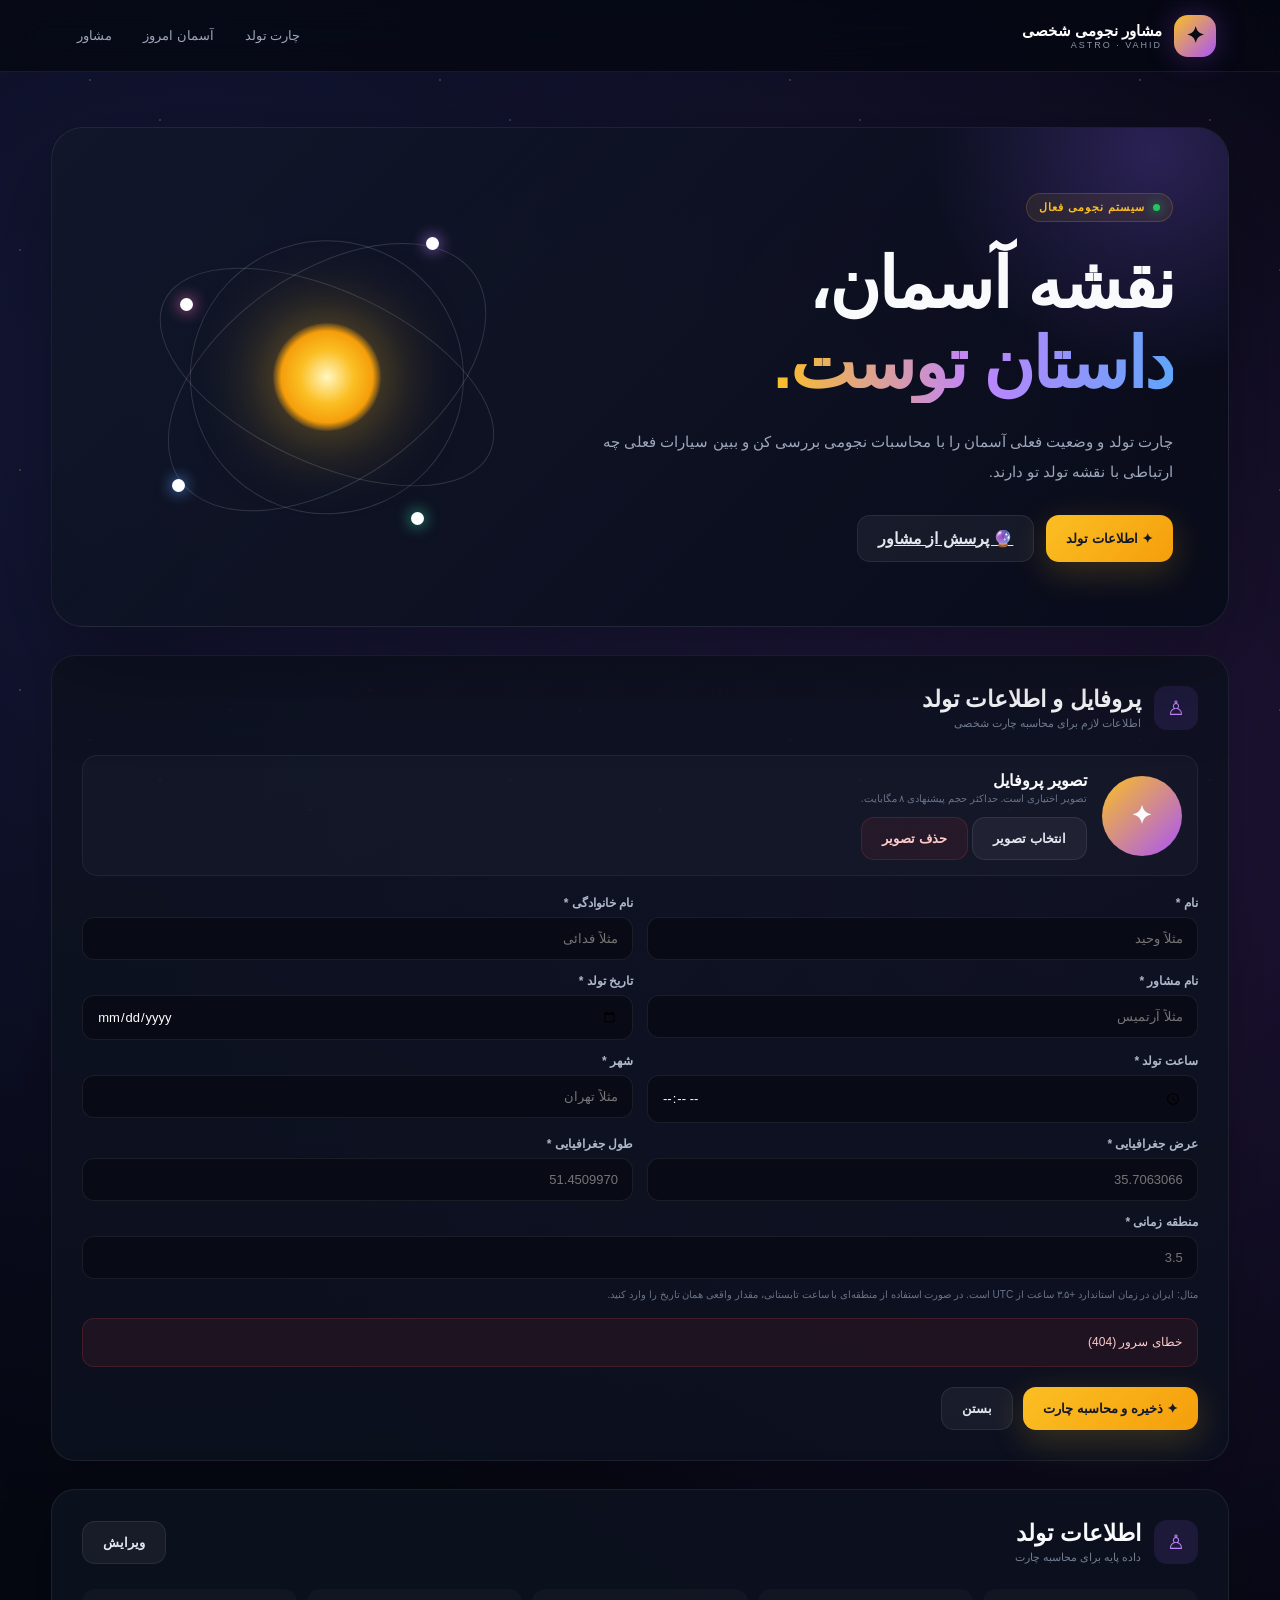
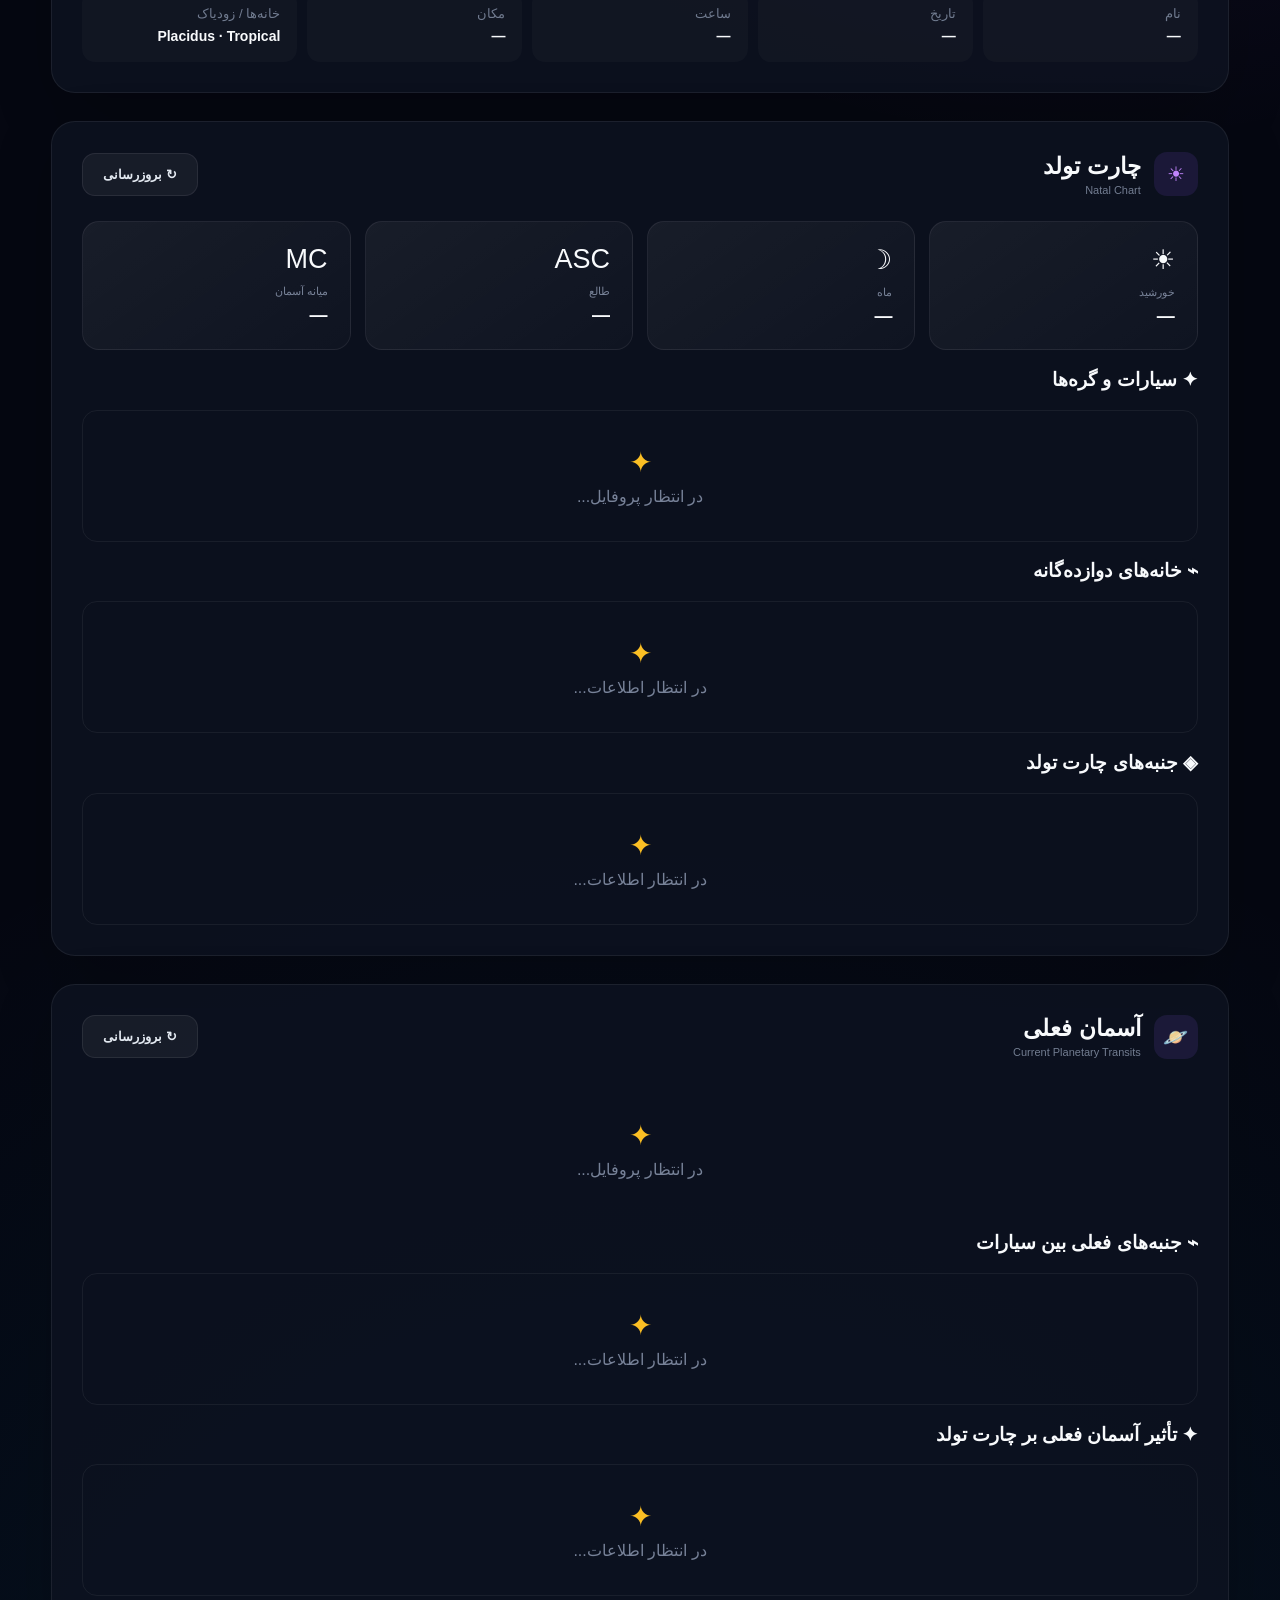
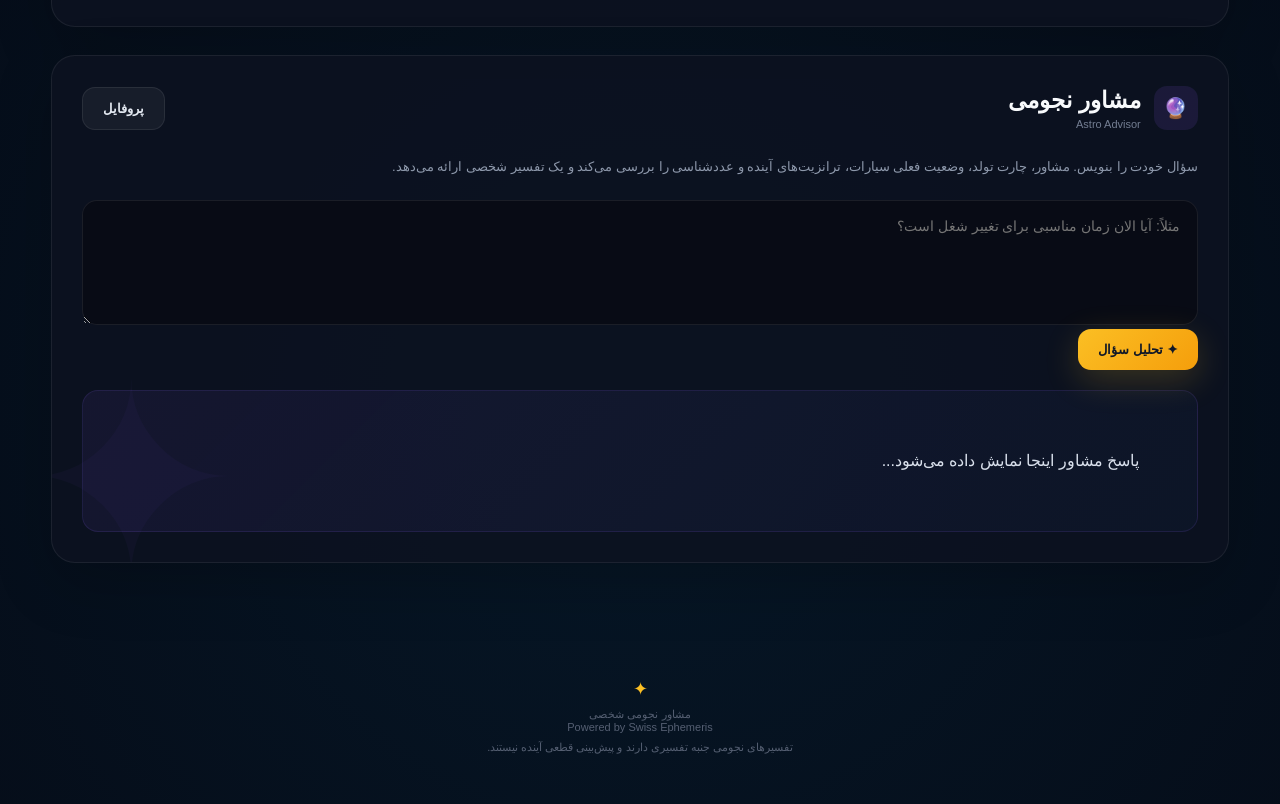
==== commit 461fc963: "Vai 5index.html" ====
--- a/index.html
+++ b/index.html
@@ -1,1864 +1,804 @@
 <!DOCTYPE html>
 <html lang="fa" dir="rtl">
-
 <head>
-
     <meta charset="UTF-8">
-
-    <meta
-        name="viewport"
-        content="width=device-width, initial-scale=1.0"
-    >
-
-    <meta
-        name="theme-color"
-        content="#070912"
-    >
-
-    <title>
-        مشاور نجومی شخصی | Astro Vahid
-    </title>
-
-    <link
-        rel="stylesheet"
-        href="/static/style.css"
-    >
+    <meta name="viewport" content="width=device-width, initial-scale=1.0">
+    <meta name="theme-color" content="#070912">
+    <title>مشاور نجومی شخصی | Astro Vahid</title>
 
     <style>
-
-        /* =====================================================
-           RESET
-        ===================================================== */
-
-        * {
-            box-sizing: border-box;
-        }
-
-        html {
-            scroll-behavior: smooth;
-        }
-
-        body {
-            margin: 0;
-            min-height: 100vh;
+        *{box-sizing:border-box}
+        html{scroll-behavior:smooth}
+        body{
+            margin:0;
+            min-height:100vh;
             background:
-                radial-gradient(
-                    circle at 15% 10%,
-                    rgba(99, 102, 241, .18),
-                    transparent 30%
-                ),
-                radial-gradient(
-                    circle at 85% 20%,
-                    rgba(168, 85, 247, .16),
-                    transparent 28%
-                ),
-                radial-gradient(
-                    circle at 50% 90%,
-                    rgba(14, 165, 233, .10),
-                    transparent 35%
-                ),
+                radial-gradient(circle at 15% 10%,rgba(99,102,241,.18),transparent 30%),
+                radial-gradient(circle at 85% 20%,rgba(168,85,247,.16),transparent 28%),
+                radial-gradient(circle at 50% 90%,rgba(14,165,233,.10),transparent 35%),
                 #050711;
-
-            color: #f8fafc;
-
-            font-family:
-                Vazirmatn,
-                Tahoma,
-                Arial,
-                sans-serif;
-
-            overflow-x: hidden;
-        }
-
-
-        /* =====================================================
-           STARS
-        ===================================================== */
-
-        .stars,
-        .stars::before,
-        .stars::after {
-
-            position: fixed;
-
-            inset: 0;
-
-            pointer-events: none;
-
-            z-index: -1;
-
-            content: "";
-
-            background-repeat: repeat;
-
-        }
-
-        .stars {
-
-            opacity: .55;
-
+            color:#f8fafc;
+            font-family:Vazirmatn,Tahoma,Arial,sans-serif;
+            overflow-x:hidden
+        }
+
+        button,input,textarea,select{font-family:inherit}
+
+        .stars{
+            position:fixed;
+            inset:0;
+            pointer-events:none;
+            z-index:-1;
+            opacity:.55;
             background-image:
-                radial-gradient(
-                    1px 1px at 20px 30px,
-                    #ffffff,
-                    transparent
-                ),
-                radial-gradient(
-                    1px 1px at 90px 80px,
-                    #ffffff,
-                    transparent
-                ),
-                radial-gradient(
-                    1px 1px at 160px 120px,
-                    #ffffff,
-                    transparent
-                ),
-                radial-gradient(
-                    1px 1px at 230px 50px,
-                    #ffffff,
-                    transparent
-                ),
-                radial-gradient(
-                    1px 1px at 310px 150px,
-                    #ffffff,
-                    transparent
-                );
-
-            background-size:
-                350px 220px;
-
-            animation:
-                starMove 50s linear infinite;
-
-        }
-
-        .stars::before {
-
-            opacity: .4;
-
-            transform: scale(1.5);
-
-            background-size:
-                500px 320px;
-
-        }
-
-        @keyframes starMove {
-
-            from {
-                transform: translateY(0);
+                radial-gradient(1px 1px at 20px 30px,#fff,transparent),
+                radial-gradient(1px 1px at 90px 80px,#fff,transparent),
+                radial-gradient(1px 1px at 160px 120px,#fff,transparent),
+                radial-gradient(1px 1px at 230px 50px,#fff,transparent),
+                radial-gradient(1px 1px at 310px 150px,#fff,transparent);
+            background-size:350px 220px;
+            animation:starMove 50s linear infinite
+        }
+
+        @keyframes starMove{
+            from{transform:translateY(0)}
+            to{transform:translateY(-220px)}
+        }
+
+        .astro-header{
+            position:sticky;
+            top:0;
+            z-index:999;
+            min-height:72px;
+            display:flex;
+            align-items:center;
+            justify-content:space-between;
+            padding:10px 5%;
+            background:rgba(5,7,17,.78);
+            border-bottom:1px solid rgba(255,255,255,.07);
+            backdrop-filter:blur(20px)
+        }
+
+        .logo{
+            display:flex;
+            align-items:center;
+            gap:12px;
+            text-decoration:none;
+            color:#fff
+        }
+
+        .logo-symbol{
+            width:42px;
+            height:42px;
+            display:grid;
+            place-items:center;
+            border-radius:14px;
+            background:linear-gradient(135deg,#fbbf24,#a855f7);
+            color:#090b14;
+            font-size:22px;
+            font-weight:bold;
+            box-shadow:0 0 30px rgba(168,85,247,.3);
+            overflow:hidden
+        }
+
+        .logo-symbol img{
+            width:100%;
+            height:100%;
+            object-fit:cover
+        }
+
+        .logo-text{display:flex;flex-direction:column}
+        .logo-title{font-size:15px;font-weight:800}
+        .logo-subtitle{
+            font-size:9px;
+            color:#8b95aa;
+            letter-spacing:2px
+        }
+
+        .astro-nav{
+            display:flex;
+            align-items:center;
+            gap:5px
+        }
+
+        .astro-nav a{
+            color:#9da7ba;
+            text-decoration:none;
+            font-size:13px;
+            padding:9px 13px;
+            border-radius:10px;
+            transition:.25s
+        }
+
+        .astro-nav a:hover{
+            color:#fff;
+            background:rgba(255,255,255,.06)
+        }
+
+        .profile-mini{
+            display:none;
+            align-items:center;
+            gap:8px;
+            color:#dbe4f0;
+            font-size:12px
+        }
+
+        .profile-mini-avatar{
+            width:35px;
+            height:35px;
+            border-radius:50%;
+            background:linear-gradient(135deg,#fbbf24,#a855f7);
+            display:grid;
+            place-items:center;
+            overflow:hidden;
+            font-weight:800
+        }
+
+        .profile-mini-avatar img{
+            width:100%;
+            height:100%;
+            object-fit:cover
+        }
+
+        .astro-main{
+            width:min(1200px,92%);
+            margin:0 auto;
+            padding:55px 0 80px
+        }
+
+        .hero{
+            min-height:500px;
+            position:relative;
+            display:grid;
+            grid-template-columns:1.15fr .85fr;
+            align-items:center;
+            gap:30px;
+            padding:55px;
+            margin-bottom:28px;
+            border:1px solid rgba(255,255,255,.08);
+            border-radius:32px;
+            overflow:hidden;
+            background:linear-gradient(135deg,rgba(18,23,42,.96),rgba(8,11,25,.94));
+            box-shadow:0 30px 100px rgba(0,0,0,.35)
+        }
+
+        .hero::before{
+            content:"";
+            position:absolute;
+            width:450px;
+            height:450px;
+            border-radius:50%;
+            background:radial-gradient(circle,rgba(139,92,246,.25),transparent 70%);
+            top:-200px;
+            right:-150px
+        }
+
+        .hero-content{position:relative;z-index:2}
+
+        .hero-badge{
+            display:inline-flex;
+            align-items:center;
+            gap:8px;
+            padding:7px 12px;
+            border-radius:30px;
+            background:rgba(251,191,36,.08);
+            border:1px solid rgba(251,191,36,.18);
+            color:#fbbf24;
+            font-size:11px;
+            font-weight:700;
+            letter-spacing:1px
+        }
+
+        .status-dot{
+            width:7px;
+            height:7px;
+            border-radius:50%;
+            background:#22c55e;
+            box-shadow:0 0 12px #22c55e
+        }
+
+        .hero h1{
+            font-size:clamp(38px,6vw,70px);
+            line-height:1.15;
+            margin:22px 0;
+            letter-spacing:-2px
+        }
+
+        .hero h1 span{
+            background:linear-gradient(90deg,#fbbf24,#c084fc,#60a5fa);
+            -webkit-background-clip:text;
+            background-clip:text;
+            color:transparent
+        }
+
+        .hero-description{
+            max-width:610px;
+            color:#9da7ba;
+            line-height:2;
+            font-size:15px
+        }
+
+        .hero-buttons{
+            display:flex;
+            gap:12px;
+            margin-top:28px;
+            flex-wrap:wrap
+        }
+
+        .btn{
+            border:none;
+            cursor:pointer;
+            font-weight:800;
+            border-radius:13px;
+            padding:13px 20px;
+            transition:.25s
+        }
+
+        .btn:hover{transform:translateY(-3px)}
+
+        .btn-primary{
+            color:#111827;
+            background:linear-gradient(135deg,#fbbf24,#f59e0b);
+            box-shadow:0 10px 35px rgba(251,191,36,.2)
+        }
+
+        .btn-secondary{
+            color:#e2e8f0;
+            background:rgba(255,255,255,.05);
+            border:1px solid rgba(255,255,255,.08)
+        }
+
+        .btn-danger{
+            color:#fecaca;
+            background:rgba(239,68,68,.08);
+            border:1px solid rgba(239,68,68,.18)
+        }
+
+        .cosmos{
+            position:relative;
+            width:360px;
+            height:360px;
+            margin:auto
+        }
+
+        .cosmos::before{
+            content:"";
+            position:absolute;
+            inset:35%;
+            border-radius:50%;
+            background:radial-gradient(circle,#fff7c2,#fbbf24 35%,#f59e0b 60%,transparent 72%);
+            filter:drop-shadow(0 0 40px rgba(251,191,36,.65))
+        }
+
+        .orbit{
+            position:absolute;
+            left:50%;
+            top:50%;
+            border-radius:50%;
+            border:1px solid rgba(255,255,255,.14)
+        }
+
+        .orbit.one{
+            width:100%;
+            height:48%;
+            transform:translate(-50%,-50%) rotate(25deg)
+        }
+
+        .orbit.two{
+            width:100%;
+            height:58%;
+            transform:translate(-50%,-50%) rotate(-35deg)
+        }
+
+        .orbit.three{
+            width:76%;
+            height:76%;
+            transform:translate(-50%,-50%) rotate(65deg)
+        }
+
+        .planet{
+            position:absolute;
+            width:13px;
+            height:13px;
+            border-radius:50%;
+            background:#fff;
+            box-shadow:0 0 15px currentColor
+        }
+
+        .planet.p1{color:#c084fc;top:11%;right:19%}
+        .planet.p2{color:#60a5fa;bottom:18%;left:7%}
+        .planet.p3{color:#f472b6;top:28%;left:9%}
+        .planet.p4{color:#34d399;bottom:9%;right:23%}
+
+        .section{
+            margin-top:28px;
+            padding:30px;
+            border-radius:24px;
+            background:rgba(13,18,32,.85);
+            border:1px solid rgba(255,255,255,.07);
+            box-shadow:0 20px 60px rgba(0,0,0,.2)
+        }
+
+        .section-header{
+            display:flex;
+            align-items:center;
+            justify-content:space-between;
+            gap:20px;
+            margin-bottom:25px
+        }
+
+        .section-title{
+            display:flex;
+            align-items:center;
+            gap:13px
+        }
+
+        .section-icon{
+            width:44px;
+            height:44px;
+            display:grid;
+            place-items:center;
+            border-radius:13px;
+            background:rgba(139,92,246,.12);
+            color:#c084fc;
+            font-size:20px
+        }
+
+        .section-title h2{
+            margin:0;
+            font-size:23px
+        }
+
+        .section-title p{
+            margin:4px 0 0;
+            color:#737e92;
+            font-size:11px
+        }
+
+        .profile-section{
+            display:none
+        }
+
+        .profile-grid{
+            display:grid;
+            grid-template-columns:repeat(2,1fr);
+            gap:14px
+        }
+
+        .form-group{
+            display:flex;
+            flex-direction:column;
+            gap:7px
+        }
+
+        .form-group.full{grid-column:1/-1}
+
+        .form-group label{
+            color:#aeb8ca;
+            font-size:12px;
+            font-weight:700
+        }
+
+        .form-control{
+            width:100%;
+            padding:13px 14px;
+            border-radius:12px;
+            border:1px solid rgba(255,255,255,.08);
+            background:#080b15;
+            color:#fff;
+            outline:none;
+            font-size:13px;
+            transition:.25s
+        }
+
+        .form-control:focus{
+            border-color:rgba(251,191,36,.45);
+            box-shadow:0 0 20px rgba(251,191,36,.06)
+        }
+
+        .form-help{
+            color:#687389;
+            font-size:10px;
+            line-height:1.7
+        }
+
+        .profile-actions{
+            display:flex;
+            gap:10px;
+            margin-top:20px;
+            flex-wrap:wrap
+        }
+
+        .photo-area{
+            display:flex;
+            align-items:center;
+            gap:15px;
+            padding:15px;
+            border-radius:15px;
+            background:rgba(255,255,255,.025);
+            border:1px solid rgba(255,255,255,.06)
+        }
+
+        .profile-avatar{
+            width:80px;
+            height:80px;
+            flex:none;
+            border-radius:50%;
+            background:linear-gradient(135deg,#fbbf24,#a855f7);
+            display:grid;
+            place-items:center;
+            overflow:hidden;
+            font-size:25px;
+            font-weight:900
+        }
+
+        .profile-avatar img{
+            width:100%;
+            height:100%;
+            object-fit:cover
+        }
+
+        .summary-grid{
+            display:grid;
+            grid-template-columns:repeat(4,1fr);
+            gap:14px
+        }
+
+        .summary-card{
+            position:relative;
+            overflow:hidden;
+            padding:22px;
+            border-radius:17px;
+            background:linear-gradient(145deg,rgba(255,255,255,.055),rgba(255,255,255,.018));
+            border:1px solid rgba(255,255,255,.07);
+            transition:.3s
+        }
+
+        .summary-card:hover{
+            transform:translateY(-4px);
+            border-color:rgba(251,191,36,.25)
+        }
+
+        .summary-card .symbol{
+            font-size:27px;
+            margin-bottom:10px
+        }
+
+        .summary-card .label{
+            color:#788398;
+            font-size:11px
+        }
+
+        .summary-card .value{
+            margin-top:7px;
+            font-size:18px;
+            font-weight:800
+        }
+
+        .birth-grid{
+            display:grid;
+            grid-template-columns:repeat(5,1fr);
+            gap:10px
+        }
+
+        .birth-item{
+            padding:17px;
+            border-radius:13px;
+            background:rgba(255,255,255,.025)
+        }
+
+        .birth-item small{
+            display:block;
+            color:#707b8f;
+            margin-bottom:6px
+        }
+
+        .birth-item strong{font-size:14px}
+
+        .table-container{
+            overflow-x:auto;
+            border-radius:15px;
+            border:1px solid rgba(255,255,255,.06)
+        }
+
+        .astro-table{
+            width:100%;
+            min-width:650px;
+            border-collapse:collapse
+        }
+
+        .astro-table th{
+            padding:14px;
+            text-align:right;
+            background:rgba(255,255,255,.035);
+            color:#fbbf24;
+            font-size:12px
+        }
+
+        .astro-table td{
+            padding:14px;
+            color:#cbd5e1;
+            border-top:1px solid rgba(255,255,255,.045);
+            font-size:13px
+        }
+
+        .astro-table tr:hover td{
+            background:rgba(255,255,255,.025)
+        }
+
+        .planet-grid{
+            display:grid;
+            grid-template-columns:repeat(auto-fit,minmax(145px,1fr));
+            gap:12px
+        }
+
+        .transit-card{
+            padding:18px;
+            border-radius:16px;
+            background:linear-gradient(145deg,rgba(255,255,255,.045),rgba(255,255,255,.015));
+            border:1px solid rgba(255,255,255,.06)
+        }
+
+        .transit-symbol{
+            font-size:28px;
+            color:#fbbf24
+        }
+
+        .transit-name{
+            margin-top:8px;
+            font-weight:800
+        }
+
+        .transit-position{
+            color:#8792a7;
+            font-size:12px;
+            margin-top:5px
+        }
+
+        .retro{
+            color:#fb7185;
+            font-size:10px;
+            margin-top:7px
+        }
+
+        .advisor{
+            position:relative;
+            overflow:hidden
+        }
+
+        .advisor::before{
+            content:"✦";
+            position:absolute;
+            left:-30px;
+            bottom:-70px;
+            font-size:260px;
+            color:rgba(139,92,246,.035)
+        }
+
+        .advisor-intro{
+            color:#8d98ab;
+            line-height:1.9;
+            font-size:13px
+        }
+
+        .question-box{margin-top:20px}
+
+        .question-box textarea{
+            width:100%;
+            min-height:125px;
+            resize:vertical;
+            padding:17px;
+            border-radius:15px;
+            border:1px solid rgba(255,255,255,.08);
+            background:#080b15;
+            color:#fff;
+            font-size:14px;
+            outline:none
+        }
+
+        .question-box textarea:focus{
+            border-color:rgba(251,191,36,.45);
+            box-shadow:0 0 25px rgba(251,191,36,.06)
+        }
+
+        .advisor-answer{
+            margin-top:20px;
+            padding:22px;
+            min-height:100px;
+            border-radius:16px;
+            background:linear-gradient(135deg,rgba(139,92,246,.08),rgba(59,130,246,.04));
+            border:1px solid rgba(139,92,246,.13);
+            color:#d9e0ec;
+            line-height:2;
+            white-space:pre-wrap
+        }
+
+        .loading{
+            text-align:center;
+            padding:35px;
+            color:#778298
+        }
+
+        .loading::before{
+            content:"✦";
+            display:block;
+            font-size:28px;
+            color:#fbbf24;
+            animation:pulse 1.3s infinite;
+            margin-bottom:8px
+        }
+
+        @keyframes pulse{
+            0%,100%{opacity:.3;transform:scale(.9)}
+            50%{opacity:1;transform:scale(1.1)}
+        }
+
+        .alert{
+            display:none;
+            padding:13px 15px;
+            margin-top:15px;
+            border-radius:12px;
+            font-size:12px;
+            line-height:1.8
+        }
+
+        .alert.error{
+            display:block;
+            color:#fecaca;
+            background:rgba(239,68,68,.08);
+            border:1px solid rgba(239,68,68,.18)
+        }
+
+        .alert.success{
+            display:block;
+            color:#bbf7d0;
+            background:rgba(34,197,94,.08);
+            border:1px solid rgba(34,197,94,.18)
+        }
+
+        .lock-info{
+            padding:13px 15px;
+            margin-top:15px;
+            border-radius:12px;
+            color:#cbd5e1;
+            background:rgba(255,255,255,.025);
+            border:1px solid rgba(255,255,255,.06);
+            font-size:12px;
+            line-height:1.8
+        }
+
+        .astro-footer{
+            text-align:center;
+            padding:35px 20px 50px;
+            color:#555f72;
+            font-size:11px
+        }
+
+        .footer-star{
+            color:#fbbf24;
+            font-size:18px;
+            display:block;
+            margin-bottom:8px
+        }
+
+        @media(max-width:900px){
+            .hero{
+                grid-template-columns:1fr;
+                text-align:center;
+                padding:40px 25px
             }
 
-            to {
-                transform: translateY(-220px);
+            .hero-description{margin:auto}
+            .hero-buttons{justify-content:center}
+            .cosmos{width:280px;height:280px}
+            .summary-grid{grid-template-columns:repeat(2,1fr)}
+            .birth-grid{grid-template-columns:repeat(2,1fr)}
+        }
+
+        @media(max-width:650px){
+            .astro-header{
+                min-height:65px;
+                padding:10px 4%
             }
 
-        }
-
-
-        /* =====================================================
-           HEADER
-        ===================================================== */
-
-        .astro-header {
-
-            position: sticky;
-
-            top: 0;
-
-            z-index: 999;
-
-            height: 72px;
-
-            display: flex;
-
-            align-items: center;
-
-            justify-content: space-between;
-
-            padding:
-                0 5%;
-
-            background:
-                rgba(5, 7, 17, .72);
-
-            border-bottom:
-                1px solid
-                rgba(
-                    255,
-                    255,
-                    255,
-                    .07
-                );
-
-            backdrop-filter:
-                blur(20px);
-
-        }
-
-
-        .logo {
-
-            display: flex;
-
-            align-items: center;
-
-            gap: 12px;
-
-            text-decoration: none;
-
-            color: white;
-
-            font-weight: 800;
-
-        }
-
-
-        .logo-symbol {
-
-            width: 42px;
-
-            height: 42px;
-
-            display: grid;
-
-            place-items: center;
-
-            border-radius: 14px;
-
-            background:
-                linear-gradient(
-                    135deg,
-                    #fbbf24,
-                    #a855f7
-                );
-
-            color: #090b14;
-
-            font-size: 22px;
-
-            box-shadow:
-                0 0 30px
-                rgba(
-                    168,
-                    85,
-                    247,
-                    .3
-                );
-
-        }
-
-
-        .logo-text {
-
-            display: flex;
-
-            flex-direction: column;
-
-        }
-
-
-        .logo-title {
-
-            font-size: 15px;
-
-        }
-
-
-        .logo-subtitle {
-
-            font-size: 9px;
-
-            color: #8b95aa;
-
-            letter-spacing: 2px;
-
-        }
-
-
-        .astro-nav {
-
-            display: flex;
-
-            align-items: center;
-
-            gap: 5px;
-
-        }
-
-
-        .astro-nav a {
-
-            color: #9da7ba;
-
-            text-decoration: none;
-
-            font-size: 13px;
-
-            padding:
-                9px 13px;
-
-            border-radius: 10px;
-
-            transition: .25s;
-
-        }
-
-
-        .astro-nav a:hover {
-
-            color: white;
-
-            background:
-                rgba(
-                    255,
-                    255,
-                    255,
-                    .06
-                );
-
-        }
-
-
-        /* =====================================================
-           MAIN
-        ===================================================== */
-
-        .astro-main {
-
-            width:
-                min(
-                    1200px,
-                    92%
-                );
-
-            margin:
-                0 auto;
-
-            padding:
-                55px 0 80px;
-
-        }
-
-
-        /* =====================================================
-           HERO
-        ===================================================== */
-
-        .hero {
-
-            min-height: 500px;
-
-            position: relative;
-
-            display: grid;
-
-            grid-template-columns:
-                1.15fr
-                .85fr;
-
-            align-items: center;
-
-            gap: 30px;
-
-            padding:
-                55px;
-
-            margin-bottom: 28px;
-
-            border:
-                1px solid
-                rgba(
-                    255,
-                    255,
-                    255,
-                    .08
-                );
-
-            border-radius: 32px;
-
-            overflow: hidden;
-
-            background:
-                linear-gradient(
-                    135deg,
-                    rgba(
-                        18,
-                        23,
-                        42,
-                        .96
-                    ),
-                    rgba(
-                        8,
-                        11,
-                        25,
-                        .94
-                    )
-                );
-
-            box-shadow:
-                0 30px 100px
-                rgba(
-                    0,
-                    0,
-                    0,
-                    .35
-                );
-
-        }
-
-
-        .hero::before {
-
-            content: "";
-
-            position: absolute;
-
-            width: 450px;
-
-            height: 450px;
-
-            border-radius: 50%;
-
-            background:
-                radial-gradient(
-                    circle,
-                    rgba(
-                        139,
-                        92,
-                        246,
-                        .25
-                    ),
-                    transparent 70%
-                );
-
-            top: -200px;
-
-            right: -150px;
-
-        }
-
-
-        .hero-content {
-
-            position: relative;
-
-            z-index: 2;
-
-        }
-
-
-        .hero-badge {
-
-            display: inline-flex;
-
-            align-items: center;
-
-            gap: 8px;
-
-            padding:
-                7px 12px;
-
-            border-radius: 30px;
-
-            background:
-                rgba(
-                    251,
-                    191,
-                    36,
-                    .08
-                );
-
-            border:
-                1px solid
-                rgba(
-                    251,
-                    191,
-                    36,
-                    .18
-                );
-
-            color: #fbbf24;
-
-            font-size: 11px;
-
-            font-weight: 700;
-
-            letter-spacing: 1px;
-
-        }
-
-
-        .status-dot {
-
-            width: 7px;
-
-            height: 7px;
-
-            border-radius: 50%;
-
-            background: #22c55e;
-
-            box-shadow:
-                0 0 12px
-                #22c55e;
-
-        }
-
-
-        .hero h1 {
-
-            font-size:
-                clamp(
-                    38px,
-                    6vw,
-                    70px
-                );
-
-            line-height:
-                1.15;
-
-            margin:
-                22px 0;
-
-            letter-spacing:
-                -2px;
-
-        }
-
-
-        .hero h1 span {
-
-            background:
-                linear-gradient(
-                    90deg,
-                    #fbbf24,
-                    #c084fc,
-                    #60a5fa
-                );
-
-            -webkit-background-clip:
-                text;
-
-            background-clip:
-                text;
-
-            color:
-                transparent;
-
-        }
-
-
-        .hero-description {
-
-            max-width:
-                610px;
-
-            color: #9da7ba;
-
-            line-height:
-                2;
-
-            font-size: 15px;
-
-        }
-
-
-        .hero-buttons {
-
-            display: flex;
-
-            gap: 12px;
-
-            margin-top: 28px;
-
-            flex-wrap: wrap;
-
-        }
-
-
-        .btn {
-
-            border: none;
-
-            cursor: pointer;
-
-            font-family: inherit;
-
-            font-weight: 800;
-
-            border-radius: 13px;
-
-            padding:
-                13px 20px;
-
-            transition:
-                .25s;
-
-        }
-
-
-        .btn:hover {
-
-            transform:
-                translateY(-3px);
-
-        }
-
-
-        .btn-primary {
-
-            color: #111827;
-
-            background:
-                linear-gradient(
-                    135deg,
-                    #fbbf24,
-                    #f59e0b
-                );
-
-            box-shadow:
-                0 10px 35px
-                rgba(
-                    251,
-                    191,
-                    36,
-                    .2
-                );
-
-        }
-
-
-        .btn-secondary {
-
-            color: #e2e8f0;
-
-            background:
-                rgba(
-                    255,
-                    255,
-                    255,
-                    .05
-                );
-
-            border:
-                1px solid
-                rgba(
-                    255,
-                    255,
-                    255,
-                    .08
-                );
-
-        }
-
-
-        /* =====================================================
-           COSMIC ORBIT
-        ===================================================== */
-
-        .cosmos {
-
-            position: relative;
-
-            width: 360px;
-
-            height: 360px;
-
-            margin: auto;
-
-        }
-
-
-        .cosmos::before {
-
-            content: "";
-
-            position: absolute;
-
-            inset: 35%;
-
-            border-radius: 50%;
-
-            background:
-                radial-gradient(
-                    circle,
-                    #fff7c2,
-                    #fbbf24 35%,
-                    #f59e0b 60%,
-                    transparent 72%
-                );
-
-            filter:
-                drop-shadow(
-                    0 0 40px
-                    rgba(
-                        251,
-                        191,
-                        36,
-                        .65
-                    )
-                );
-
-        }
-
-
-        .orbit {
-
-            position: absolute;
-
-            left: 50%;
-
-            top: 50%;
-
-            border-radius: 50%;
-
-            border:
-                1px solid
-                rgba(
-                    255,
-                    255,
-                    255,
-                    .14
-                );
-
-            transform:
-                translate(
-                    -50%,
-                    -50%
-                );
-
-        }
-
-
-        .orbit.one {
-
-            width: 100%;
-
-            height: 48%;
-
-            transform:
-                translate(
-                    -50%,
-                    -50%
-                )
-                rotate(25deg);
-
-        }
-
-
-        .orbit.two {
-
-            width: 100%;
-
-            height: 58%;
-
-            transform:
-                translate(
-                    -50%,
-                    -50%
-                )
-                rotate(-35deg);
-
-        }
-
-
-        .orbit.three {
-
-            width: 76%;
-
-            height: 76%;
-
-            transform:
-                translate(
-                    -50%,
-                    -50%
-                )
-                rotate(65deg);
-
-        }
-
-
-        .planet {
-
-            position: absolute;
-
-            width: 13px;
-
-            height: 13px;
-
-            border-radius: 50%;
-
-            background: #fff;
-
-            box-shadow:
-                0 0 15px
-                currentColor;
-
-        }
-
-
-        .planet.p1 {
-
-            color: #c084fc;
-
-            top: 11%;
-
-            right: 19%;
-
-        }
-
-
-        .planet.p2 {
-
-            color: #60a5fa;
-
-            bottom: 18%;
-
-            left: 7%;
-
-        }
-
-
-        .planet.p3 {
-
-            color: #f472b6;
-
-            top: 28%;
-
-            left: 9%;
-
-        }
-
-
-        .planet.p4 {
-
-            color: #34d399;
-
-            bottom: 9%;
-
-            right: 23%;
-
-        }
-
-
-        /* =====================================================
-           SECTION
-        ===================================================== */
-
-        .section {
-
-            margin-top: 28px;
-
-            padding:
-                30px;
-
-            border-radius: 24px;
-
-            background:
-                rgba(
-                    13,
-                    18,
-                    32,
-                    .85
-                );
-
-            border:
-                1px solid
-                rgba(
-                    255,
-                    255,
-                    255,
-                    .07
-                );
-
-            box-shadow:
-                0 20px 60px
-                rgba(
-                    0,
-                    0,
-                    0,
-                    .2
-                );
-
-        }
-
-
-        .section-header {
-
-            display: flex;
-
-            align-items: center;
-
-            justify-content: space-between;
-
-            gap: 20px;
-
-            margin-bottom: 25px;
-
-        }
-
-
-        .section-title {
-
-            display: flex;
-
-            align-items: center;
-
-            gap: 13px;
-
-        }
-
-
-        .section-icon {
-
-            width: 44px;
-
-            height: 44px;
-
-            display: grid;
-
-            place-items: center;
-
-            border-radius: 13px;
-
-            background:
-                rgba(
-                    139,
-                    92,
-                    246,
-                    .12
-                );
-
-            color: #c084fc;
-
-            font-size: 20px;
-
-        }
-
-
-        .section-title h2 {
-
-            margin: 0;
-
-            font-size: 23px;
-
-        }
-
-
-        .section-title p {
-
-            margin:
-                4px 0 0;
-
-            color: #737e92;
-
-            font-size: 11px;
-
-        }
-
-
-        /* =====================================================
-           NATAL SUMMARY
-        ===================================================== */
-
-        .summary-grid {
-
-            display: grid;
-
-            grid-template-columns:
-                repeat(
-                    4,
-                    1fr
-                );
-
-            gap: 14px;
-
-        }
-
-
-        .summary-card {
-
-            position: relative;
-
-            overflow: hidden;
-
-            padding:
-                22px;
-
-            border-radius: 17px;
-
-            background:
-                linear-gradient(
-                    145deg,
-                    rgba(
-                        255,
-                        255,
-                        255,
-                        .055
-                    ),
-                    rgba(
-                        255,
-                        255,
-                        255,
-                        .018
-                    )
-                );
-
-            border:
-                1px solid
-                rgba(
-                    255,
-                    255,
-                    255,
-                    .07
-                );
-
-            transition:
-                .3s;
-
-        }
-
-
-        .summary-card:hover {
-
-            transform:
-                translateY(-4px);
-
-            border-color:
-                rgba(
-                    251,
-                    191,
-                    36,
-                    .25
-                );
-
-        }
-
-
-        .summary-card .symbol {
-
-            font-size: 27px;
-
-            margin-bottom: 10px;
-
-        }
-
-
-        .summary-card .label {
-
-            color: #788398;
-
-            font-size: 11px;
-
-        }
-
-
-        .summary-card .value {
-
-            margin-top: 7px;
-
-            font-size: 18px;
-
-            font-weight: 800;
-
-        }
-
-
-        /* =====================================================
-           BIRTH INFO
-        ===================================================== */
-
-        .birth-grid {
-
-            display: grid;
-
-            grid-template-columns:
-                repeat(
-                    5,
-                    1fr
-                );
-
-            gap: 10px;
-
-        }
-
-
-        .birth-item {
-
-            padding:
-                17px;
-
-            border-radius: 13px;
-
-            background:
-                rgba(
-                    255,
-                    255,
-                    255,
-                    .025
-                );
-
-        }
-
-
-        .birth-item small {
-
-            display: block;
-
-            color: #707b8f;
-
-            margin-bottom: 6px;
-
-        }
-
-
-        .birth-item strong {
-
-            font-size: 14px;
-
-        }
-
-
-        /* =====================================================
-           TABLE
-        ===================================================== */
-
-        .table-container {
-
-            overflow-x: auto;
-
-            border-radius: 15px;
-
-            border:
-                1px solid
-                rgba(
-                    255,
-                    255,
-                    255,
-                    .06
-                );
-
-        }
-
-
-        .astro-table {
-
-            width: 100%;
-
-            min-width: 650px;
-
-            border-collapse:
-                collapse;
-
-        }
-
-
-        .astro-table th {
-
-            padding:
-                14px;
-
-            text-align: right;
-
-            background:
-                rgba(
-                    255,
-                    255,
-                    255,
-                    .035
-                );
-
-            color: #fbbf24;
-
-            font-size: 12px;
-
-        }
-
-
-        .astro-table td {
-
-            padding:
-                14px;
-
-            color: #cbd5e1;
-
-            border-top:
-                1px solid
-                rgba(
-                    255,
-                    255,
-                    255,
-                    .045
-                );
-
-            font-size: 13px;
-
-        }
-
-
-        .astro-table tr:hover td {
-
-            background:
-                rgba(
-                    255,
-                    255,
-                    255,
-                    .025
-                );
-
-        }
-
-
-        /* =====================================================
-           TRANSIT PLANETS
-        ===================================================== */
-
-        .planet-grid {
-
-            display: grid;
-
-            grid-template-columns:
-                repeat(
-                    auto-fit,
-                    minmax(
-                        145px,
-                        1fr
-                    )
-                );
-
-            gap: 12px;
-
-        }
-
-
-        .transit-card {
-
-            padding:
-                18px;
-
-            border-radius: 16px;
-
-            background:
-                linear-gradient(
-                    145deg,
-                    rgba(
-                        255,
-                        255,
-                        255,
-                        .045
-                    ),
-                    rgba(
-                        255,
-                        255,
-                        255,
-                        .015
-                    )
-                );
-
-            border:
-                1px solid
-                rgba(
-                    255,
-                    255,
-                    255,
-                    .06
-                );
-
-        }
-
-
-        .transit-symbol {
-
-            font-size: 28px;
-
-            color: #fbbf24;
-
-        }
-
-
-        .transit-name {
-
-            margin-top: 8px;
-
-            font-weight: 800;
-
-        }
-
-
-        .transit-position {
-
-            color: #8792a7;
-
-            font-size: 12px;
-
-            margin-top: 5px;
-
-        }
-
-
-        .retro {
-
-            color: #fb7185;
-
-            font-size: 10px;
-
-            margin-top: 7px;
-
-        }
-
-
-        /* =====================================================
-           ADVISOR
-        ===================================================== */
-
-        .advisor {
-
-            position: relative;
-
-            overflow: hidden;
-
-        }
-
-
-        .advisor::before {
-
-            content: "✦";
-
-            position: absolute;
-
-            left: -30px;
-
-            bottom: -70px;
-
-            font-size: 260px;
-
-            color:
-                rgba(
-                    139,
-                    92,
-                    246,
-                    .035
-                );
-
-        }
-
-
-        .advisor-intro {
-
-            color: #8d98ab;
-
-            line-height: 1.9;
-
-            font-size: 13px;
-
-        }
-
-
-        .question-box {
-
-            margin-top: 20px;
-
-        }
-
-
-        .question-box textarea {
-
-            width: 100%;
-
-            min-height: 125px;
-
-            resize: vertical;
-
-            padding:
-                17px;
-
-            border-radius: 15px;
-
-            border:
-                1px solid
-                rgba(
-                    255,
-                    255,
-                    255,
-                    .08
-                );
-
-            background:
-                #080b15;
-
-            color: white;
-
-            font-family: inherit;
-
-            font-size: 14px;
-
-            outline: none;
-
-            transition: .25s;
-
-        }
-
-
-        .question-box textarea:focus {
-
-            border-color:
-                rgba(
-                    251,
-                    191,
-                    36,
-                    .45
-                );
-
-            box-shadow:
-                0 0 25px
-                rgba(
-                    251,
-                    191,
-                    36,
-                    .06
-                );
-
-        }
-
-
-        .advisor-answer {
-
-            margin-top: 20px;
-
-            padding:
-                22px;
-
-            min-height: 100px;
-
-            border-radius: 16px;
-
-            background:
-                linear-gradient(
-                    135deg,
-                    rgba(
-                        139,
-                        92,
-                        246,
-                        .08
-                    ),
-                    rgba(
-                        59,
-                        130,
-                        246,
-                        .04
-                    )
-                );
-
-            border:
-                1px solid
-                rgba(
-                    139,
-                    92,
-                    246,
-                    .13
-                );
-
-            color: #d9e0ec;
-
-            line-height: 2;
-
-            white-space: pre-wrap;
-
-        }
-
-
-        /* =====================================================
-           LOADING
-        ===================================================== */
-
-        .loading {
-
-            text-align: center;
-
-            padding:
-                35px;
-
-            color: #778298;
-
-        }
-
-
-        .loading::before {
-
-            content: "✦";
-
-            display: block;
-
-            font-size: 28px;
-
-            color: #fbbf24;
-
-            animation:
-                pulse 1.3s infinite;
-
-            margin-bottom: 8px;
-
-        }
-
-
-        @keyframes pulse {
-
-            0%, 100% {
-                opacity: .3;
-                transform: scale(.9);
+            .astro-nav{display:none}
+            .profile-mini{display:flex}
+            .astro-main{
+                width:94%;
+                padding-top:25px
             }
 
-            50% {
-                opacity: 1;
-                transform: scale(1.1);
+            .hero{border-radius:23px}
+            .hero h1{
+                font-size:38px;
+                letter-spacing:-1px
             }
 
-        }
-
-
-        /* =====================================================
-           FOOTER
-        ===================================================== */
-
-        .astro-footer {
-
-            text-align: center;
-
-            padding:
-                35px 20px 50px;
-
-            color: #555f72;
-
-            font-size: 11px;
-
-        }
-
-
-        .footer-star {
-
-            color: #fbbf24;
-
-            font-size: 18px;
-
-            display: block;
-
-            margin-bottom: 8px;
-
-        }
-
-
-        /* =====================================================
-           MOBILE
-        ===================================================== */
-
-        @media (
-            max-width: 900px
-        ) {
-
-            .hero {
-
-                grid-template-columns:
-                    1fr;
-
-                text-align: center;
-
-                padding:
-                    40px 25px;
-
+            .section{
+                padding:20px;
+                border-radius:19px
             }
 
-
-            .hero-description {
-
-                margin:
-                    auto;
-
+            .section-header{align-items:flex-start}
+            .birth-grid{grid-template-columns:1fr}
+            .profile-grid{grid-template-columns:1fr}
+            .form-group.full{grid-column:auto}
+            .cosmos{
+                width:230px;
+                height:230px
             }
-
-
-            .hero-buttons {
-
-                justify-content:
-                    center;
-
-            }
-
-
-            .cosmos {
-
-                width: 280px;
-
-                height: 280px;
-
-            }
-
-
-            .summary-grid {
-
-                grid-template-columns:
-                    repeat(
-                        2,
-                        1fr
-                    );
-
-            }
-
-
-            .birth-grid {
-
-                grid-template-columns:
-                    repeat(
-                        2,
-                        1fr
-                    );
-
-            }
-
-        }
-
-
-        @media (
-            max-width: 650px
-        ) {
-
-            .astro-header {
-
-                height:
-                    auto;
-
-                min-height:
-                    65px;
-
-                padding:
-                    10px 4%;
-
-            }
-
-
-            .astro-nav {
-
-                display: none;
-
-            }
-
-
-            .astro-main {
-
-                width:
-                    94%;
-
-                padding-top:
-                    25px;
-
-            }
-
-
-            .hero {
-
-                border-radius:
-                    23px;
-
-            }
-
-
-            .hero h1 {
-
-                font-size:
-                    38px;
-
-                letter-spacing:
-                    -1px;
-
-            }
-
-
-            .section {
-
-                padding:
-                    20px;
-
-                border-radius:
-                    19px;
-
-            }
-
-
-            .section-header {
-
-                align-items:
-                    flex-start;
-
-            }
-
-
-            .summary-grid {
-
-                grid-template-columns:
-                    1fr 1fr;
-
-            }
-
-
-            .birth-grid {
-
-                grid-template-columns:
-                    1fr;
-
-            }
-
-
-            .cosmos {
-
-                width: 230px;
-
-                height: 230px;
-
-            }
-
-        }
-
-
-        @media (
-            max-width: 400px
-        ) {
-
-            .summary-grid {
-
-                grid-template-columns:
-                    1fr;
-
-            }
-
-
-            .hero h1 {
-
-                font-size:
-                    33px;
-
-            }
-
-        }
-
+        }
+
+        @media(max-width:400px){
+            .summary-grid{grid-template-columns:1fr}
+            .hero h1{font-size:33px}
+        }
     </style>
-
 </head>
 
-
 <body>
 
-
 <div class="stars"></div>
 
-
-<!-- =====================================================
-     HEADER
-===================================================== -->
-
 <header class="astro-header">
 
-    <a
-        class="logo"
-        href="#top"
-    >
-
-        <div class="logo-symbol">
+    <a class="logo" href="#top">
+
+        <div class="logo-symbol" id="headerAvatar">
             ✦
         </div>
 
         <div class="logo-text">
-
-            <div class="logo-title">
-                مشاور نجومی شخصی
-            </div>
-
-            <div class="logo-subtitle">
-                ASTRO · VAHID
-            </div>
-
+            <div class="logo-title">مشاور نجومی شخصی</div>
+            <div class="logo-subtitle">ASTRO · VAHID</div>
         </div>
 
     </a>
 
-
     <nav class="astro-nav">
-
-        <a href="#natal">
-            چارت تولد
-        </a>
-
-        <a href="#transits">
-            آسمان امروز
-        </a>
-
-        <a href="#advisor">
-            مشاور
-        </a>
-
+        <a href="#natal">چارت تولد</a>
+        <a href="#transits">آسمان امروز</a>
+        <a href="#advisor">مشاور</a>
     </nav>
 
+    <div class="profile-mini" id="profileMini">
+        <div class="profile-mini-avatar" id="profileMiniAvatar">✦</div>
+        <span id="profileMiniName"></span>
+    </div>
+
 </header>
 
-
-<main
-    id="top"
-    class="astro-main"
->
-
-
-<!-- =====================================================
-     HERO
-===================================================== -->
+<main id="top" class="astro-main">
 
 <section class="hero">
 
     <div class="hero-content">
 
         <div class="hero-badge">
-
             <span class="status-dot"></span>
-
             سیستم نجومی فعال
-
-        </div>
-
+        </div>
 
         <h1>
-
             نقشه آسمان،
             <br>
-
-            <span>
-                داستان توست.
-            </span>
-
+            <span>داستان توست.</span>
         </h1>
 
-
         <p class="hero-description">
-
             چارت تولد و وضعیت فعلی آسمان را
             با محاسبات نجومی بررسی کن و ببین
             سیارات فعلی چه ارتباطی با نقشه تولد
             تو دارند.
-
         </p>
 
-
         <div class="hero-buttons">
 
-            <button
-                class="btn btn-primary"
-                onclick="loadAll()"
-            >
-                ✦ محاسبه چارت
+            <button class="btn btn-primary" onclick="openProfile()">
+                ✦ اطلاعات تولد
             </button>
 
-
-            <a
-                href="#advisor"
-                class="btn btn-secondary"
-            >
+            <a href="#advisor" class="btn btn-secondary">
                 🔮 پرسش از مشاور
             </a>
 
@@ -1866,449 +806,350 @@
 
     </div>
 
-
     <div class="cosmos">
-
         <div class="orbit one"></div>
-
         <div class="orbit two"></div>
-
         <div class="orbit three"></div>
-
         <div class="planet p1"></div>
-
         <div class="planet p2"></div>
-
         <div class="planet p3"></div>
-
         <div class="planet p4"></div>
-
     </div>
 
 </section>
 
 
-
-<!-- =====================================================
-     BIRTH DATA
-===================================================== -->
-
-<section class="section">
+<section class="section profile-section" id="profileSection">
 
     <div class="section-header">
 
         <div class="section-title">
 
-            <div class="section-icon">
-                ♙
+            <div class="section-icon">♙</div>
+
+            <div>
+                <h2>پروفایل و اطلاعات تولد</h2>
+                <p>اطلاعات لازم برای محاسبه چارت شخصی</p>
             </div>
 
-            <div>
-
-                <h2>
-                    اطلاعات تولد
-                </h2>
-
-                <p>
-                    داده پایه برای محاسبه چارت
-                </p>
-
+        </div>
+
+    </div>
+
+    <div class="photo-area">
+
+        <div class="profile-avatar" id="profileAvatar">✦</div>
+
+        <div>
+
+            <strong>تصویر پروفایل</strong>
+
+            <div class="form-help">
+                تصویر اختیاری است. حداکثر حجم پیشنهادی ۸ مگابایت.
             </div>
 
+            <div style="margin-top:10px">
+
+                <input
+                    type="file"
+                    id="photoInput"
+                    accept="image/*"
+                    style="display:none"
+                    onchange="uploadPhoto()"
+                >
+
+                <button
+                    type="button"
+                    class="btn btn-secondary"
+                    onclick="document.getElementById('photoInput').click()"
+                >
+                    انتخاب تصویر
+                </button>
+
+                <button
+                    type="button"
+                    class="btn btn-danger"
+                    onclick="deletePhoto()"
+                >
+                    حذف تصویر
+                </button>
+
+            </div>
+
         </div>
 
     </div>
 
 
-    <div class="birth-grid">
-
-        <div class="birth-item">
-
-            <small>
-                تاریخ
-            </small>
-
-            <strong>
-                ۲۰ اسفند ۱۳۷۳
-            </strong>
-
-        </div>
-
-
-        <div class="birth-item">
-
-            <small>
-                ساعت
-            </small>
-
-            <strong>
-                ۲۰:۳۵
-            </strong>
-
-        </div>
-
-
-        <div class="birth-item">
-
-            <small>
-                مکان
-            </small>
-
-            <strong>
-                تهران
-            </strong>
-
-        </div>
-
-
-        <div class="birth-item">
-
-            <small>
-                خانه‌ها
-            </small>
-
-            <strong>
-                Placidus
-            </strong>
-
-        </div>
-
-
-        <div class="birth-item">
-
-            <small>
-                زودیاک
-            </small>
-
-            <strong>
-                Tropical
-            </strong>
-
+    <div class="profile-grid" style="margin-top:20px">
+
+        <div class="form-group">
+            <label>نام *</label>
+            <input id="firstName" class="form-control" type="text" placeholder="مثلاً وحید">
+        </div>
+
+        <div class="form-group">
+            <label>نام خانوادگی *</label>
+            <input id="familyName" class="form-control" type="text" placeholder="مثلاً فدائی">
+        </div>
+
+        <div class="form-group">
+            <label>نام مشاور *</label>
+            <input id="advisorName" class="form-control" type="text" placeholder="مثلاً آرتمیس">
+        </div>
+
+        <div class="form-group">
+            <label>تاریخ تولد *</label>
+            <input id="birthDate" class="form-control" type="date">
+        </div>
+
+        <div class="form-group">
+            <label>ساعت تولد *</label>
+            <input id="birthTime" class="form-control" type="time">
+        </div>
+
+        <div class="form-group">
+            <label>شهر *</label>
+            <input id="city" class="form-control" type="text" placeholder="مثلاً تهران">
+        </div>
+
+        <div class="form-group">
+            <label>عرض جغرافیایی *</label>
+            <input id="latitude" class="form-control" type="number" step="0.000001" placeholder="35.7063066">
+        </div>
+
+        <div class="form-group">
+            <label>طول جغرافیایی *</label>
+            <input id="longitude" class="form-control" type="number" step="0.000001" placeholder="51.4509970">
+        </div>
+
+        <div class="form-group full">
+            <label>منطقه زمانی *</label>
+            <input id="utcOffset" class="form-control" type="number" step="0.5" placeholder="3.5">
+            <div class="form-help">
+                مثال: ایران در زمان استاندارد +۳.۵ ساعت از UTC است.
+                در صورت استفاده از منطقه‌ای با ساعت تابستانی، مقدار واقعی همان تاریخ را وارد کنید.
+            </div>
         </div>
 
     </div>
 
-</section>
-
-
-
-<!-- =====================================================
-     NATAL
-===================================================== -->
-
-<section
-    id="natal"
-    class="section"
->
-
-    <div class="section-header">
-
-        <div class="section-title">
-
-            <div class="section-icon">
-                ☀
-            </div>
-
-            <div>
-
-                <h2>
-                    چارت تولد
-                </h2>
-
-                <p>
-                    Natal Chart
-                </p>
-
-            </div>
-
-        </div>
-
+
+    <div id="profileAlert" class="alert"></div>
+
+    <div id="advisorLockInfo" class="lock-info" style="display:none"></div>
+
+    <div class="profile-actions">
+
+        <button
+            class="btn btn-primary"
+            onclick="saveProfile()"
+        >
+            ✦ ذخیره و محاسبه چارت
+        </button>
 
         <button
             class="btn btn-secondary"
-            onclick="loadNatal()"
+            onclick="closeProfile()"
         >
+            بستن
+        </button>
+
+    </div>
+
+</section>
+
+
+<section class="section" id="birthSection">
+
+    <div class="section-header">
+
+        <div class="section-title">
+
+            <div class="section-icon">♙</div>
+
+            <div>
+                <h2>اطلاعات تولد</h2>
+                <p>داده پایه برای محاسبه چارت</p>
+            </div>
+
+        </div>
+
+        <button class="btn btn-secondary" onclick="openProfile()">
+            ویرایش
+        </button>
+
+    </div>
+
+    <div class="birth-grid">
+
+        <div class="birth-item">
+            <small>نام</small>
+            <strong id="displayName">—</strong>
+        </div>
+
+        <div class="birth-item">
+            <small>تاریخ</small>
+            <strong id="displayBirthDate">—</strong>
+        </div>
+
+        <div class="birth-item">
+            <small>ساعت</small>
+            <strong id="displayBirthTime">—</strong>
+        </div>
+
+        <div class="birth-item">
+            <small>مکان</small>
+            <strong id="displayCity">—</strong>
+        </div>
+
+        <div class="birth-item">
+            <small>خانه‌ها / زودیاک</small>
+            <strong>Placidus · Tropical</strong>
+        </div>
+
+    </div>
+
+</section>
+
+
+<section id="natal" class="section">
+
+    <div class="section-header">
+
+        <div class="section-title">
+
+            <div class="section-icon">☀</div>
+
+            <div>
+                <h2>چارت تولد</h2>
+                <p>Natal Chart</p>
+            </div>
+
+        </div>
+
+        <button class="btn btn-secondary" onclick="loadNatal()">
             ↻ بروزرسانی
         </button>
 
     </div>
 
-
-    <div
-        id="natalSummary"
-        class="summary-grid"
-    >
+    <div id="natalSummary" class="summary-grid">
 
         <div class="summary-card">
-
-            <div class="symbol">
-                ☀
+            <div class="symbol">☀</div>
+            <div class="label">خورشید</div>
+            <div id="sunPosition" class="value">—</div>
+        </div>
+
+        <div class="summary-card">
+            <div class="symbol">☽</div>
+            <div class="label">ماه</div>
+            <div id="moonPosition" class="value">—</div>
+        </div>
+
+        <div class="summary-card">
+            <div class="symbol">ASC</div>
+            <div class="label">طالع</div>
+            <div id="ascPosition" class="value">—</div>
+        </div>
+
+        <div class="summary-card">
+            <div class="symbol">MC</div>
+            <div class="label">میانه آسمان</div>
+            <div id="mcPosition" class="value">—</div>
+        </div>
+
+    </div>
+
+    <h3>✦ سیارات و گره‌ها</h3>
+
+    <div id="planetTable" class="table-container">
+        <div class="loading">در انتظار پروفایل...</div>
+    </div>
+
+    <h3>⌁ خانه‌های دوازده‌گانه</h3>
+
+    <div id="houseTable" class="table-container">
+        <div class="loading">در انتظار اطلاعات...</div>
+    </div>
+
+    <h3>◈ جنبه‌های چارت تولد</h3>
+
+    <div id="natalAspectTable" class="table-container">
+        <div class="loading">در انتظار اطلاعات...</div>
+    </div>
+
+</section>
+
+
+<section id="transits" class="section">
+
+    <div class="section-header">
+
+        <div class="section-title">
+
+            <div class="section-icon">🪐</div>
+
+            <div>
+                <h2>آسمان فعلی</h2>
+                <p>Current Planetary Transits</p>
             </div>
 
-            <div class="label">
-                خورشید
-            </div>
-
-            <div
-                id="sunPosition"
-                class="value"
-            >
-                —
-            </div>
-
-        </div>
-
-
-        <div class="summary-card">
-
-            <div class="symbol">
-                ☽
-            </div>
-
-            <div class="label">
-                ماه
-            </div>
-
-            <div
-                id="moonPosition"
-                class="value"
-            >
-                —
-            </div>
-
-        </div>
-
-
-        <div class="summary-card">
-
-            <div class="symbol">
-                ASC
-            </div>
-
-            <div class="label">
-                طالع
-            </div>
-
-            <div
-                id="ascPosition"
-                class="value"
-            >
-                —
-            </div>
-
-        </div>
-
-
-        <div class="summary-card">
-
-            <div class="symbol">
-                MC
-            </div>
-
-            <div class="label">
-                میانه آسمان
-            </div>
-
-            <div
-                id="mcPosition"
-                class="value"
-            >
-                —
-            </div>
-
-        </div>
-
-    </div>
-
-
-    <h3>
-        ✦ سیارات و گره‌ها
-    </h3>
-
-
-    <div
-        id="planetTable"
-        class="table-container"
-    >
-
-        <div class="loading">
-            در حال محاسبه چارت...
-        </div>
-
-    </div>
-
-
-    <h3>
-        ⌁ خانه‌های دوازده‌گانه
-    </h3>
-
-
-    <div
-        id="houseTable"
-        class="table-container"
-    >
-
-        <div class="loading">
-            در انتظار اطلاعات...
-        </div>
-
-    </div>
-
-
-    <h3>
-        ◈ جنبه‌های چارت تولد
-    </h3>
-
-
-    <div
-        id="natalAspectTable"
-        class="table-container"
-    >
-
-        <div class="loading">
-            در انتظار اطلاعات...
-        </div>
-
-    </div>
-
-</section>
-
-
-
-<!-- =====================================================
-     TRANSITS
-===================================================== -->
-
-<section
-    id="transits"
-    class="section"
->
-
-    <div class="section-header">
-
-        <div class="section-title">
-
-            <div class="section-icon">
-                🪐
-            </div>
-
-            <div>
-
-                <h2>
-                    آسمان فعلی
-                </h2>
-
-                <p>
-                    Current Planetary Transits
-                </p>
-
-            </div>
-
-        </div>
-
-
-        <button
-            class="btn btn-secondary"
-            onclick="loadTransits()"
-        >
+        </div>
+
+        <button class="btn btn-secondary" onclick="loadTransits()">
             ↻ بروزرسانی
         </button>
 
     </div>
 
-
-    <div
-        id="transitPositions"
-        class="planet-grid"
-    >
-
-        <div class="loading">
-            در حال محاسبه موقعیت سیارات...
-        </div>
-
+    <div id="transitPositions" class="planet-grid">
+        <div class="loading">در انتظار پروفایل...</div>
     </div>
 
-
-    <h3>
-        ⌁ جنبه‌های فعلی بین سیارات
-    </h3>
-
-
-    <div
-        id="transitAspectTable"
-        class="table-container"
-    >
-
-        <div class="loading">
-            در انتظار اطلاعات...
-        </div>
-
+    <h3>⌁ جنبه‌های فعلی بین سیارات</h3>
+
+    <div id="transitAspectTable" class="table-container">
+        <div class="loading">در انتظار اطلاعات...</div>
     </div>
 
-
-    <h3>
-        ✦ تأثیر آسمان فعلی بر چارت تولد
-    </h3>
-
-
-    <div
-        id="natalTransitTable"
-        class="table-container"
-    >
-
-        <div class="loading">
-            در حال بررسی ارتباط ترانزیت‌ها با چارت تولد...
-        </div>
-
+    <h3>✦ تأثیر آسمان فعلی بر چارت تولد</h3>
+
+    <div id="natalTransitTable" class="table-container">
+        <div class="loading">در انتظار اطلاعات...</div>
     </div>
 
 </section>
 
 
-
-<!-- =====================================================
-     ADVISOR
-===================================================== -->
-
-<section
-    id="advisor"
-    class="section advisor"
->
+<section id="advisor" class="section advisor">
 
     <div class="section-header">
 
         <div class="section-title">
 
-            <div class="section-icon">
-                🔮
+            <div class="section-icon">🔮</div>
+
+            <div>
+                <h2 id="advisorTitle">مشاور نجومی</h2>
+                <p>Astro Advisor</p>
             </div>
 
-            <div>
-
-                <h2>
-                    مشاور نجومی
-                </h2>
-
-                <p>
-                    Astro Advisor
-                </p>
-
-            </div>
-
-        </div>
+        </div>
+
+        <button class="btn btn-secondary" onclick="openProfile()">
+            پروفایل
+        </button>
 
     </div>
 
-
     <p class="advisor-intro">
-
         سؤال خودت را بنویس.
-        مشاور، چارت تولد و وضعیت فعلی
-        سیارات را بررسی می‌کند و یک
-        تفسیر نجومی ارائه می‌دهد.
-
+        مشاور، چارت تولد، وضعیت فعلی سیارات،
+        ترانزیت‌های آینده و عددشناسی را بررسی می‌کند
+        و یک تفسیر شخصی ارائه می‌دهد.
     </p>
-
 
     <div class="question-box">
 
@@ -2316,7 +1157,6 @@
             id="questionInput"
             placeholder="مثلاً: آیا الان زمان مناسبی برای تغییر شغل است؟"
         ></textarea>
-
 
         <button
             class="btn btn-primary"
@@ -2327,40 +1167,22 @@
 
     </div>
 
-
-    <div
-        id="advisorBox"
-        class="advisor-answer"
-    >
-
+    <div id="advisorBox" class="advisor-answer">
         پاسخ مشاور اینجا نمایش داده می‌شود...
-
     </div>
 
 </section>
 
-
 </main>
 
 
-
-<!-- =====================================================
-     FOOTER
-===================================================== -->
-
 <footer class="astro-footer">
 
-    <span class="footer-star">
-        ✦
-    </span>
-
-    <div>
-        مشاور نجومی شخصی
-    </div>
-
-    <div>
-        Powered by Swiss Ephemeris
-    </div>
+    <span class="footer-star">✦</span>
+
+    <div>مشاور نجومی شخصی</div>
+
+    <div>Powered by Swiss Ephemeris</div>
 
     <div style="margin-top:8px">
         تفسیرهای نجومی جنبه تفسیری دارند
@@ -2370,14 +1192,1145 @@
 </footer>
 
 
-
-<!-- =====================================================
-     JAVASCRIPT
-===================================================== -->
-
-<script src="/static/script.js"></script>
-
+<script>
+"use strict";
+
+/* =========================================================
+   API
+========================================================= */
+
+const API = "";
+
+/* =========================================================
+   STATE
+========================================================= */
+
+let profile = null;
+let natalData = null;
+let transitData = null;
+let advisorHistory = [];
+
+
+/* =========================================================
+   HELPERS
+========================================================= */
+
+function $(id){
+    return document.getElementById(id);
+}
+
+function esc(value){
+    if(value === null || value === undefined) return "";
+    return String(value)
+        .replace(/&/g,"&amp;")
+        .replace(/</g,"&lt;")
+        .replace(/>/g,"&gt;")
+        .replace(/"/g,"&quot;")
+        .replace(/'/g,"&#039;");
+}
+
+function showAlert(message,type="error"){
+    const box = $("profileAlert");
+    box.className = "alert " + type;
+    box.textContent = message;
+    box.style.display = "block";
+}
+
+function clearAlert(){
+    const box = $("profileAlert");
+    box.style.display = "none";
+    box.textContent = "";
+}
+
+function initials(firstName,familyName){
+    const a = (firstName || "").trim().charAt(0);
+    const b = (familyName || "").trim().charAt(0);
+    return (a+b || "✦").toUpperCase();
+}
+
+function formatDate(value){
+    if(!value) return "—";
+
+    const parts = String(value).split("-");
+    if(parts.length !== 3) return value;
+
+    return `${parts[2]}-${parts[1]}-${parts[0]}`;
+}
+
+async function api(path,options={}){
+    const response = await fetch(API + path,{
+        credentials:"include",
+        ...options,
+        headers:{
+            "Content-Type":"application/json",
+            ...(options.headers || {})
+        }
+    });
+
+    let data = null;
+
+    try{
+        data = await response.json();
+    }catch{
+        data = {};
+    }
+
+    if(!response.ok){
+        throw new Error(
+            data.detail ||
+            data.message ||
+            `خطای سرور (${response.status})`
+        );
+    }
+
+    return data;
+}
+
+
+/* =========================================================
+   PROFILE UI
+========================================================= */
+
+function openProfile(){
+    $("profileSection").style.display = "block";
+
+    $("profileSection").scrollIntoView({
+        behavior:"smooth",
+        block:"start"
+    });
+}
+
+function closeProfile(){
+    $("profileSection").style.display = "none";
+}
+
+function fillProfileForm(data){
+    if(!data) return;
+
+    $("firstName").value = data.first_name || "";
+    $("familyName").value = data.family_name || "";
+    $("advisorName").value = data.advisor_name || "";
+    $("birthDate").value = data.birth_date || "";
+    $("birthTime").value = data.birth_time || "";
+    $("city").value = data.city || "";
+
+    if(data.latitude !== undefined)
+        $("latitude").value = data.latitude;
+
+    if(data.longitude !== undefined)
+        $("longitude").value = data.longitude;
+
+    if(data.utc_offset !== undefined)
+        $("utcOffset").value = data.utc_offset;
+
+    updateProfileLock(data);
+}
+
+function updateProfileLock(data){
+    if(!data) return;
+
+    const box = $("advisorLockInfo");
+
+    if(
+        data.advisor_name_change_locked ||
+        data.name_change_locked ||
+        data.advisor_locked
+    ){
+        $("advisorName").disabled = true;
+
+        box.style.display = "block";
+        box.textContent =
+            "نام مشاور به دلیل رسیدن به حداکثر ۳ تغییر، برای همیشه قفل شده است.";
+
+        return;
+    }
+
+    $("advisorName").disabled = false;
+
+    const count =
+        Number(
+            data.advisor_name_changes ??
+            data.name_changes ??
+            0
+        );
+
+    const remaining = Math.max(0,3-count);
+
+    box.style.display = "block";
+
+    box.textContent =
+        `نام مشاور حداکثر ۳ بار قابل تغییر است. تعداد تغییر باقی‌مانده: ${remaining}`;
+}
+
+function updateProfileDisplay(){
+    if(!profile) return;
+
+    $("displayName").textContent =
+        `${profile.first_name || ""} ${profile.family_name || ""}`.trim() || "—";
+
+    $("displayBirthDate").textContent =
+        formatDate(profile.birth_date);
+
+    $("displayBirthTime").textContent =
+        profile.birth_time || "—";
+
+    $("displayCity").textContent =
+        profile.city || "—";
+
+    $("advisorTitle").textContent =
+        profile.advisor_name
+            ? `مشاور ${profile.advisor_name}`
+            : "مشاور نجومی";
+
+    $("profileMiniName").textContent =
+        profile.first_name || "";
+
+    $("profileMini").style.display = "flex";
+
+    const text =
+        initials(
+            profile.first_name,
+            profile.family_name
+        );
+
+    $("profileAvatar").textContent = text;
+    $("profileMiniAvatar").textContent = text;
+    $("headerAvatar").textContent = text;
+}
+
+function updatePhoto(url){
+    if(!url) return;
+
+    $("profileAvatar").innerHTML =
+        `<img src="${esc(url)}?t=${Date.now()}" alt="profile">`;
+
+    $("profileMiniAvatar").innerHTML =
+        `<img src="${esc(url)}?t=${Date.now()}" alt="profile">`;
+
+    $("headerAvatar").innerHTML =
+        `<img src="${esc(url)}?t=${Date.now()}" alt="profile">`;
+}
+
+
+/* =========================================================
+   LOAD PROFILE
+========================================================= */
+
+async function loadProfile(){
+
+    try{
+
+        const data = await api("/profile/me");
+
+        profile = data.profile || data;
+
+        fillProfileForm(profile);
+        updateProfileDisplay();
+
+        if(
+            data.photo_url ||
+            profile.photo_url
+        ){
+            updatePhoto(
+                data.photo_url ||
+                profile.photo_url
+            );
+        }
+
+        return true;
+
+    }catch(error){
+
+        if(
+            String(error.message).toLowerCase().includes("not configured") ||
+            String(error.message).includes("Profile")
+        ){
+            openProfile();
+            return false;
+        }
+
+        console.error(error);
+        openProfile();
+        showAlert(error.message);
+
+        return false;
+    }
+}
+
+
+/* =========================================================
+   SAVE PROFILE
+========================================================= */
+
+async function saveProfile(){
+
+    clearAlert();
+
+    const first_name = $("firstName").value.trim();
+    const family_name = $("familyName").value.trim();
+    const advisor_name = $("advisorName").value.trim();
+    const birth_date = $("birthDate").value;
+    const birth_time = $("birthTime").value;
+    const city = $("city").value.trim();
+
+    const latitude = Number($("latitude").value);
+    const longitude = Number($("longitude").value);
+    const utc_offset = Number($("utcOffset").value);
+
+    if(!first_name){
+        showAlert("نام را وارد کنید.");
+        $("firstName").focus();
+        return;
+    }
+
+    if(!family_name){
+        showAlert("نام خانوادگی را وارد کنید.");
+        $("familyName").focus();
+        return;
+    }
+
+    if(!advisor_name){
+        showAlert("نام مشاور را وارد کنید.");
+        $("advisorName").focus();
+        return;
+    }
+
+    if(!birth_date){
+        showAlert("تاریخ تولد را وارد کنید.");
+        $("birthDate").focus();
+        return;
+    }
+
+    if(!birth_time){
+        showAlert("ساعت تولد را وارد کنید.");
+        $("birthTime").focus();
+        return;
+    }
+
+    if(!city){
+        showAlert("شهر را وارد کنید.");
+        $("city").focus();
+        return;
+    }
+
+    if(!Number.isFinite(latitude) || latitude < -90 || latitude > 90){
+        showAlert("عرض جغرافیایی معتبر نیست.");
+        $("latitude").focus();
+        return;
+    }
+
+    if(!Number.isFinite(longitude) || longitude < -180 || longitude > 180){
+        showAlert("طول جغرافیایی معتبر نیست.");
+        $("longitude").focus();
+        return;
+    }
+
+    if(!Number.isFinite(utc_offset) || utc_offset < -14 || utc_offset > 14){
+        showAlert("منطقه زمانی معتبر نیست.");
+        $("utcOffset").focus();
+        return;
+    }
+
+    const button =
+        document.querySelector("#profileSection .btn-primary");
+
+    const oldText = button.textContent;
+
+    button.disabled = true;
+    button.textContent = "در حال ذخیره...";
+
+    try{
+
+        const result = await api("/profile",{
+            method:"POST",
+            body:JSON.stringify({
+                first_name,
+                family_name,
+                advisor_name,
+                birth_date,
+                birth_time,
+                city,
+                latitude,
+                longitude,
+                utc_offset
+            })
+        });
+
+        profile =
+            result.profile ||
+            result;
+
+        fillProfileForm(profile);
+        updateProfileDisplay();
+
+        showAlert(
+            "پروفایل با موفقیت ذخیره شد. در حال محاسبه چارت...",
+            "success"
+        );
+
+        closeProfile();
+
+        await loadAll();
+
+        setTimeout(clearAlert,2500);
+
+    }catch(error){
+
+        console.error(error);
+
+        showAlert(
+            error.message ||
+            "ذخیره پروفایل انجام نشد."
+        );
+
+    }finally{
+
+        button.disabled = false;
+        button.textContent = oldText;
+
+    }
+}
+
+
+/* =========================================================
+   PHOTO
+========================================================= */
+
+async function uploadPhoto(){
+
+    const input = $("photoInput");
+
+    if(!input.files || !input.files.length)
+        return;
+
+    const file = input.files[0];
+
+    if(file.size > 8 * 1024 * 1024){
+        showAlert("حجم تصویر نباید بیشتر از ۸ مگابایت باشد.");
+        input.value = "";
+        return;
+    }
+
+    const form = new FormData();
+
+    form.append("file",file);
+
+    try{
+
+        const response = await fetch(
+            API + "/profile/photo",
+            {
+                method:"POST",
+                credentials:"include",
+                body:form
+            }
+        );
+
+        const data = await response.json();
+
+        if(!response.ok)
+            throw new Error(
+                data.detail || "آپلود تصویر انجام نشد."
+            );
+
+        updatePhoto(
+            data.photo_url ||
+            data.url ||
+            data.path
+        );
+
+        showAlert(
+            "تصویر پروفایل ذخیره شد.",
+            "success"
+        );
+
+    }catch(error){
+
+        console.error(error);
+        showAlert(error.message);
+
+    }finally{
+
+        input.value = "";
+
+    }
+}
+
+async function deletePhoto(){
+
+    try{
+
+        await api("/profile/photo",{
+            method:"DELETE"
+        });
+
+        const text =
+            initials(
+                profile?.first_name,
+                profile?.family_name
+            );
+
+        $("profileAvatar").innerHTML = text;
+        $("profileMiniAvatar").innerHTML = text;
+        $("headerAvatar").innerHTML = text;
+
+        showAlert(
+            "تصویر پروفایل حذف شد.",
+            "success"
+        );
+
+    }catch(error){
+
+        showAlert(error.message);
+    }
+}
+
+
+/* =========================================================
+   NATAL
+========================================================= */
+
+async function loadNatal(){
+
+    if(!profile){
+        const ok = await loadProfile();
+
+        if(!ok) return;
+    }
+
+    $("planetTable").innerHTML =
+        `<div class="loading">در حال محاسبه چارت...</div>`;
+
+    $("houseTable").innerHTML =
+        `<div class="loading">در حال محاسبه خانه‌ها...</div>`;
+
+    $("natalAspectTable").innerHTML =
+        `<div class="loading">در حال محاسبه جنبه‌ها...</div>`;
+
+    try{
+
+        const data = await api("/natal");
+
+        natalData = data.natal || data;
+
+        renderNatal(natalData);
+
+    }catch(error){
+
+        console.error(error);
+
+        $("planetTable").innerHTML =
+            `<div class="loading">${esc(error.message)}</div>`;
+
+        $("houseTable").innerHTML =
+            `<div class="loading">${esc(error.message)}</div>`;
+
+        $("natalAspectTable").innerHTML =
+            `<div class="loading">${esc(error.message)}</div>`;
+    }
+}
+
+
+/* =========================================================
+   RENDER NATAL
+========================================================= */
+
+function renderNatal(data){
+
+    if(!data) return;
+
+    const angles =
+        data.angles ||
+        {};
+
+    const planets =
+        data.planets ||
+        {};
+
+    const sun =
+        planets.Sun ||
+        planets.sun ||
+        {};
+
+    const moon =
+        planets.Moon ||
+        planets.moon ||
+        {};
+
+    $("sunPosition").textContent =
+        positionText(sun);
+
+    $("moonPosition").textContent =
+        positionText(moon);
+
+    $("ascPosition").textContent =
+        angleText(
+            angles.ascendant ??
+            angles.ASC ??
+            data.ascendant
+        );
+
+    $("mcPosition").textContent =
+        angleText(
+            angles.midheaven ??
+            angles.MC ??
+            data.midheaven
+        );
+
+    renderPlanets(
+        data.planets,
+        data.nodes
+    );
+
+    renderHouses(data.houses);
+
+    renderAspects(data.aspects);
+}
+
+function positionText(obj){
+
+    if(obj === null || obj === undefined)
+        return "—";
+
+    if(typeof obj === "string")
+        return obj;
+
+    return (
+        obj.formatted ||
+        obj.position ||
+        obj.display ||
+        (
+            obj.sign
+                ? `${obj.sign} ${obj.degree ?? obj.degrees ?? ""}`
+                : "—"
+        )
+    );
+}
+
+function angleText(obj){
+
+    if(obj === null || obj === undefined)
+        return "—";
+
+    if(typeof obj === "string")
+        return obj;
+
+    return (
+        obj.formatted ||
+        obj.position ||
+        obj.display ||
+        obj.sign ||
+        "—"
+    );
+}
+
+
+/* =========================================================
+   PLANET TABLE
+========================================================= */
+
+function renderPlanets(planets,nodes){
+
+    if(!planets && !nodes){
+        $("planetTable").innerHTML =
+            `<div class="loading">اطلاعات سیارات موجود نیست.</div>`;
+        return;
+    }
+
+    const rows = [];
+
+    const entries =
+        Object.entries(planets || {});
+
+    for(const [key,p] of entries){
+
+        rows.push(`
+            <tr>
+                <td>${esc(p?.symbol || planetSymbol(key))}</td>
+                <td>${esc(p?.name_fa || p?.name || key)}</td>
+                <td>${esc(positionText(p))}</td>
+                <td>${p?.retrograde ? "℞" : "—"}</td>
+                <td>${esc(p?.house ?? "—")}</td>
+            </tr>
+        `);
+    }
+
+    if(nodes){
+
+        for(const [key,p] of Object.entries(nodes)){
+
+            rows.push(`
+                <tr>
+                    <td>${esc(p?.symbol || "☊")}</td>
+                    <td>${esc(p?.name_fa || p?.name || key)}</td>
+                    <td>${esc(positionText(p))}</td>
+                    <td>${p?.retrograde ? "℞" : "—"}</td>
+                    <td>${esc(p?.house ?? "—")}</td>
+                </tr>
+            `);
+        }
+    }
+
+    $("planetTable").innerHTML = `
+        <table class="astro-table">
+            <thead>
+                <tr>
+                    <th>نماد</th>
+                    <th>جرم</th>
+                    <th>موقعیت</th>
+                    <th>حرکت</th>
+                    <th>خانه</th>
+                </tr>
+            </thead>
+            <tbody>
+                ${rows.join("")}
+            </tbody>
+        </table>
+    `;
+}
+
+function planetSymbol(key){
+
+    const map = {
+        Sun:"☉",
+        Moon:"☽",
+        Mercury:"☿",
+        Venus:"♀",
+        Mars:"♂",
+        Jupiter:"♃",
+        Saturn:"♄",
+        Uranus:"♅",
+        Neptune:"♆",
+        Pluto:"♇",
+        Chiron:"⚷",
+        TrueNode:"☊",
+        NorthNode:"☊",
+        SouthNode:"☋"
+    };
+
+    return map[key] || "✦";
+}
+
+
+/* =========================================================
+   HOUSES
+========================================================= */
+
+function renderHouses(houses){
+
+    if(!houses){
+        $("houseTable").innerHTML =
+            `<div class="loading">اطلاعات خانه‌ها موجود نیست.</div>`;
+        return;
+    }
+
+    let rows = [];
+
+    if(Array.isArray(houses)){
+
+        houses.forEach((house,index)=>{
+
+            rows.push(`
+                <tr>
+                    <td>${index+1}</td>
+                    <td>${esc(house?.sign || house?.name || "—")}</td>
+                    <td>${esc(
+                        house?.degree ??
+                        house?.cusp ??
+                        house?.position ??
+                        "—"
+                    )}</td>
+                </tr>
+            `);
+        });
+
+    }else{
+
+        for(const [key,house] of Object.entries(houses)){
+
+            rows.push(`
+                <tr>
+                    <td>${esc(key)}</td>
+                    <td>${esc(house?.sign || house?.name || "—")}</td>
+                    <td>${esc(
+                        house?.degree ??
+                        house?.cusp ??
+                        house?.position ??
+                        "—"
+                    )}</td>
+                </tr>
+            `);
+        }
+    }
+
+    $("houseTable").innerHTML = `
+        <table class="astro-table">
+            <thead>
+                <tr>
+                    <th>خانه</th>
+                    <th>نشانه</th>
+                    <th>درجه</th>
+                </tr>
+            </thead>
+            <tbody>
+                ${rows.join("")}
+            </tbody>
+        </table>
+    `;
+}
+
+
+/* =========================================================
+   ASPECTS
+========================================================= */
+
+function renderAspects(aspects){
+
+    if(!aspects || !aspects.length){
+
+        $("natalAspectTable").innerHTML =
+            `<div class="loading">جنبه‌ای برای نمایش وجود ندارد.</div>`;
+
+        return;
+    }
+
+    const rows = aspects.map(a=>`
+
+        <tr>
+            <td>${esc(a.planet1 || a.first || a.p1 || "—")}</td>
+            <td>${esc(a.aspect || a.type || "—")}</td>
+            <td>${esc(a.planet2 || a.second || a.p2 || "—")}</td>
+            <td>${esc(a.orb ?? "—")}</td>
+        </tr>
+
+    `).join("");
+
+    $("natalAspectTable").innerHTML = `
+        <table class="astro-table">
+            <thead>
+                <tr>
+                    <th>جرم اول</th>
+                    <th>جنبه</th>
+                    <th>جرم دوم</th>
+                    <th>اورب</th>
+                </tr>
+            </thead>
+            <tbody>${rows}</tbody>
+        </table>
+    `;
+}
+
+
+/* =========================================================
+   TRANSITS
+========================================================= */
+
+async function loadTransits(){
+
+    if(!profile){
+        const ok = await loadProfile();
+
+        if(!ok) return;
+    }
+
+    $("transitPositions").innerHTML =
+        `<div class="loading">در حال محاسبه موقعیت سیارات...</div>`;
+
+    $("transitAspectTable").innerHTML =
+        `<div class="loading">در حال محاسبه جنبه‌ها...</div>`;
+
+    $("natalTransitTable").innerHTML =
+        `<div class="loading">در حال بررسی ترانزیت‌ها...</div>`;
+
+    try{
+
+        const data = await api("/transits");
+
+        transitData = data.transits || data;
+
+        renderTransits(transitData);
+
+    }catch(error){
+
+        console.error(error);
+
+        $("transitPositions").innerHTML =
+            `<div class="loading">${esc(error.message)}</div>`;
+
+        $("transitAspectTable").innerHTML =
+            `<div class="loading">${esc(error.message)}</div>`;
+
+        $("natalTransitTable").innerHTML =
+            `<div class="loading">${esc(error.message)}</div>`;
+    }
+}
+
+
+function renderTransits(data){
+
+    if(!data) return;
+
+    const positions =
+        data.positions ||
+        data.transit_positions ||
+        data.planets ||
+        {};
+
+    const cards = [];
+
+    for(const [key,p] of Object.entries(positions)){
+
+        cards.push(`
+            <div class="transit-card">
+
+                <div class="transit-symbol">
+                    ${esc(p?.symbol || planetSymbol(key))}
+                </div>
+
+                <div class="transit-name">
+                    ${esc(p?.name_fa || p?.name || key)}
+                </div>
+
+                <div class="transit-position">
+                    ${esc(positionText(p))}
+                </div>
+
+                ${
+                    p?.retrograde
+                    ? `<div class="retro">℞ برگشتی</div>`
+                    : ""
+                }
+
+            </div>
+        `);
+    }
+
+    $("transitPositions").innerHTML =
+        cards.length
+            ? cards.join("")
+            : `<div class="loading">اطلاعات ترانزیت موجود نیست.</div>`;
+
+    renderTransitAspects(
+        data.aspects ||
+        data.transit_aspects ||
+        []
+    );
+
+    renderNatalTransits(
+        data.natal_transits ||
+        data.transits_to_natal ||
+        data.natal_aspects ||
+        []
+    );
+}
+
+
+function renderTransitAspects(aspects){
+
+    if(!aspects || !aspects.length){
+
+        $("transitAspectTable").innerHTML =
+            `<div class="loading">جنبه‌ای موجود نیست.</div>`;
+
+        return;
+    }
+
+    const rows = aspects.map(a=>`
+
+        <tr>
+            <td>${esc(a.planet1 || a.first || a.p1 || "—")}</td>
+            <td>${esc(a.aspect || a.type || "—")}</td>
+            <td>${esc(a.planet2 || a.second || a.p2 || "—")}</td>
+            <td>${esc(a.orb ?? "—")}</td>
+        </tr>
+
+    `).join("");
+
+    $("transitAspectTable").innerHTML = `
+        <table class="astro-table">
+            <thead>
+                <tr>
+                    <th>جرم اول</th>
+                    <th>جنبه</th>
+                    <th>جرم دوم</th>
+                    <th>اورب</th>
+                </tr>
+            </thead>
+            <tbody>${rows}</tbody>
+        </table>
+    `;
+}
+
+
+function renderNatalTransits(items){
+
+    if(!items || !items.length){
+
+        $("natalTransitTable").innerHTML =
+            `<div class="loading">ترانزیت قابل نمایش نیست.</div>`;
+
+        return;
+    }
+
+    const rows = items.map(a=>`
+
+        <tr>
+            <td>${esc(a.transit_planet || a.transit || a.planet || "—")}</td>
+            <td>${esc(a.aspect || a.type || "—")}</td>
+            <td>${esc(a.natal_planet || a.target || "—")}</td>
+            <td>${esc(a.orb ?? "—")}</td>
+            <td>${esc(a.interpretation || a.meaning || "—")}</td>
+        </tr>
+
+    `).join("");
+
+    $("natalTransitTable").innerHTML = `
+        <table class="astro-table">
+            <thead>
+                <tr>
+                    <th>ترانزیت</th>
+                    <th>جنبه</th>
+                    <th>نقطه تولد</th>
+                    <th>اورب</th>
+                    <th>تفسیر</th>
+                </tr>
+            </thead>
+            <tbody>${rows}</tbody>
+        </table>
+    `;
+}
+
+
+/* =========================================================
+   LOAD EVERYTHING
+========================================================= */
+
+async function loadAll(){
+
+    if(!profile){
+
+        const ok = await loadProfile();
+
+        if(!ok) return;
+    }
+
+    await Promise.all([
+        loadNatal(),
+        loadTransits()
+    ]);
+}
+
+
+/* =========================================================
+   ADVISOR
+========================================================= */
+
+async function askAdvisor(){
+
+    if(!profile){
+
+        const ok = await loadProfile();
+
+        if(!ok){
+            openProfile();
+            return;
+        }
+    }
+
+    const question =
+        $("questionInput").value.trim();
+
+    if(!question){
+
+        $("advisorBox").textContent =
+            "ابتدا سؤال خودت را بنویس.";
+
+        $("questionInput").focus();
+
+        return;
+    }
+
+    const button =
+        document.querySelector(
+            ".question-box .btn-primary"
+        );
+
+    button.disabled = true;
+    button.textContent = "در حال تحلیل...";
+
+    $("advisorBox").textContent =
+        "مشاور در حال بررسی چارت تولد، ترانزیت‌ها و عددشناسی است...";
+
+    try{
+
+        const result = await api("/advisor",{
+            method:"POST",
+            body:JSON.stringify({
+                question,
+                history:advisorHistory
+            })
+        });
+
+        const answer =
+            result.answer ||
+            result.response ||
+            result.message ||
+            "پاسخی دریافت نشد.";
+
+        $("advisorBox").textContent =
+            answer;
+
+        advisorHistory.push({
+            role:"user",
+            content:question
+        });
+
+        advisorHistory.push({
+            role:"assistant",
+            content:answer
+        });
+
+        if(advisorHistory.length > 20)
+            advisorHistory =
+                advisorHistory.slice(-20);
+
+    }catch(error){
+
+        console.error(error);
+
+        $("advisorBox").textContent =
+            "خطا در ارتباط با مشاور:\n\n" +
+            error.message;
+
+    }finally{
+
+        button.disabled = false;
+        button.textContent = "✦ تحلیل سؤال";
+
+    }
+}
+
+
+/* =========================================================
+   STARTUP
+========================================================= */
+
+document.addEventListener("DOMContentLoaded",async()=>{
+
+    const ok = await loadProfile();
+
+    if(ok){
+
+        await loadAll();
+
+    }else{
+
+        $("birthSection").style.display = "block";
+
+    }
+
+});
+</script>
 
 </body>
-
 </html>
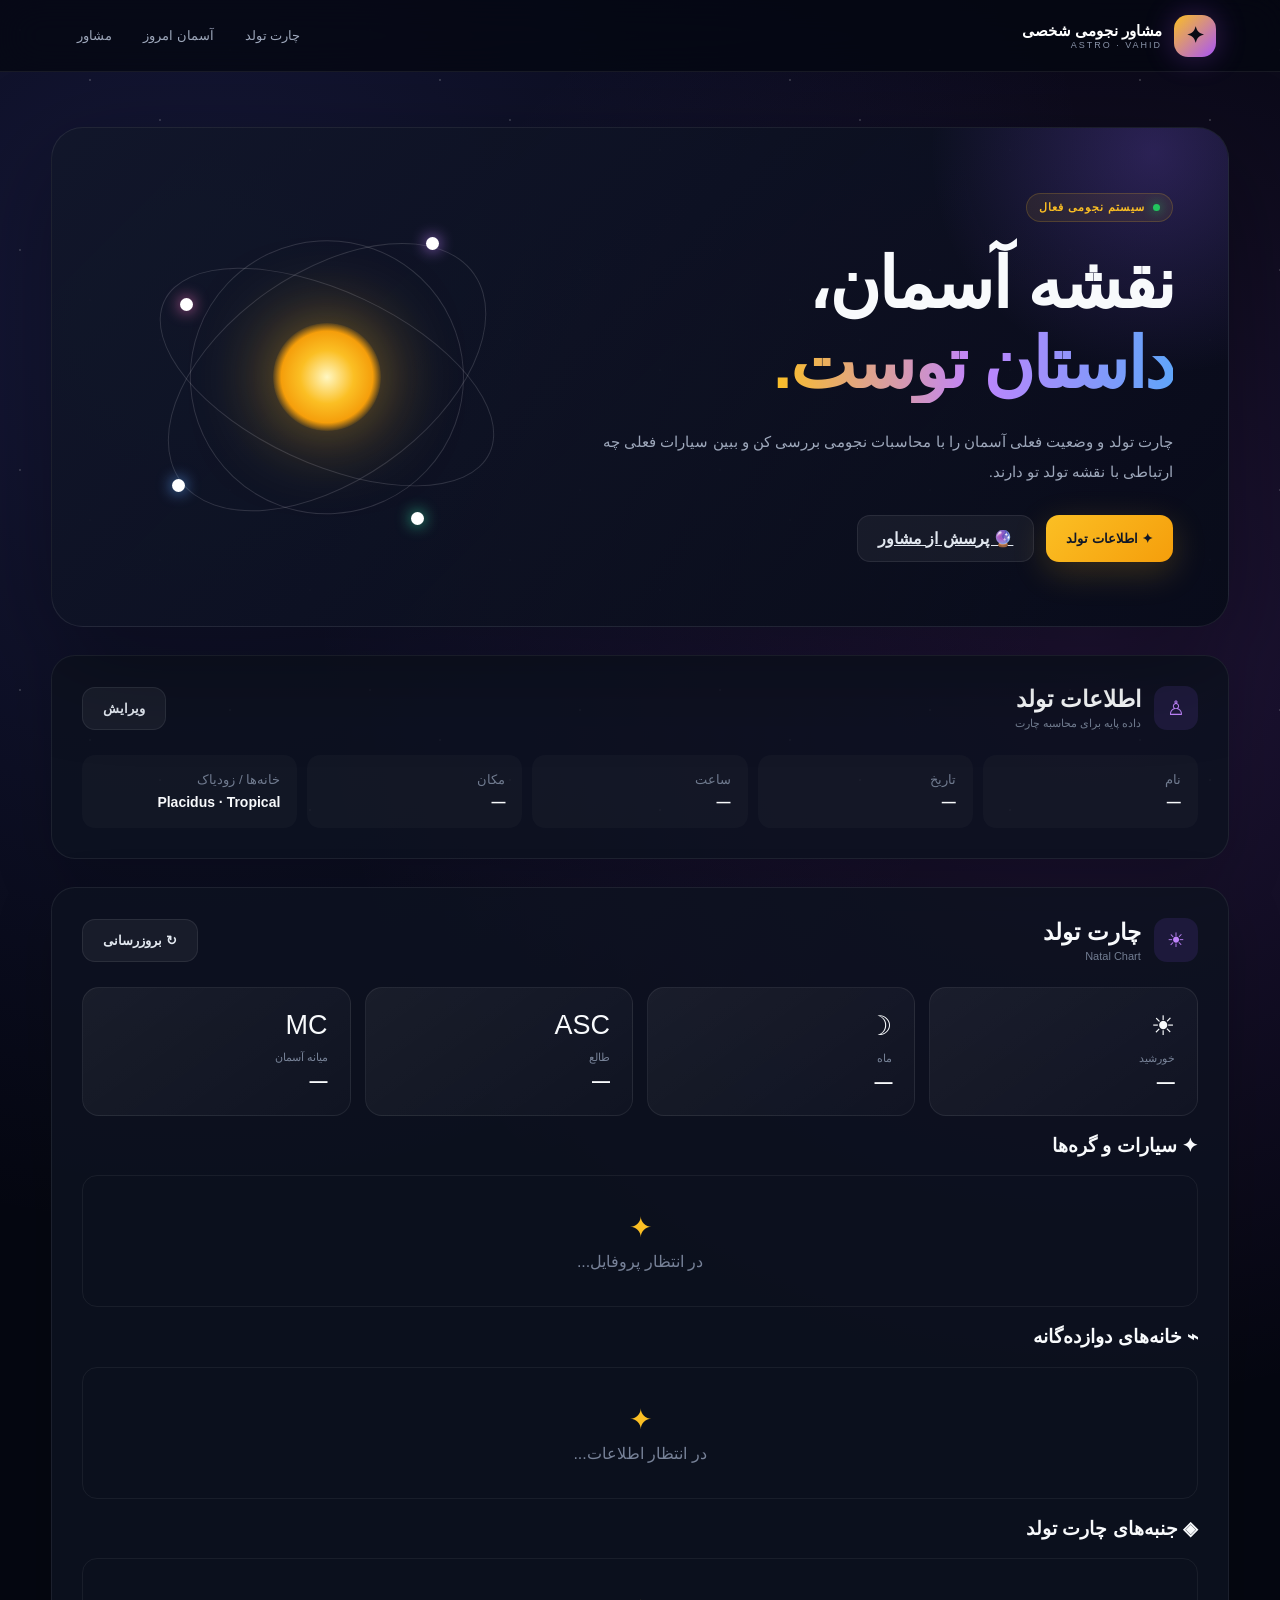
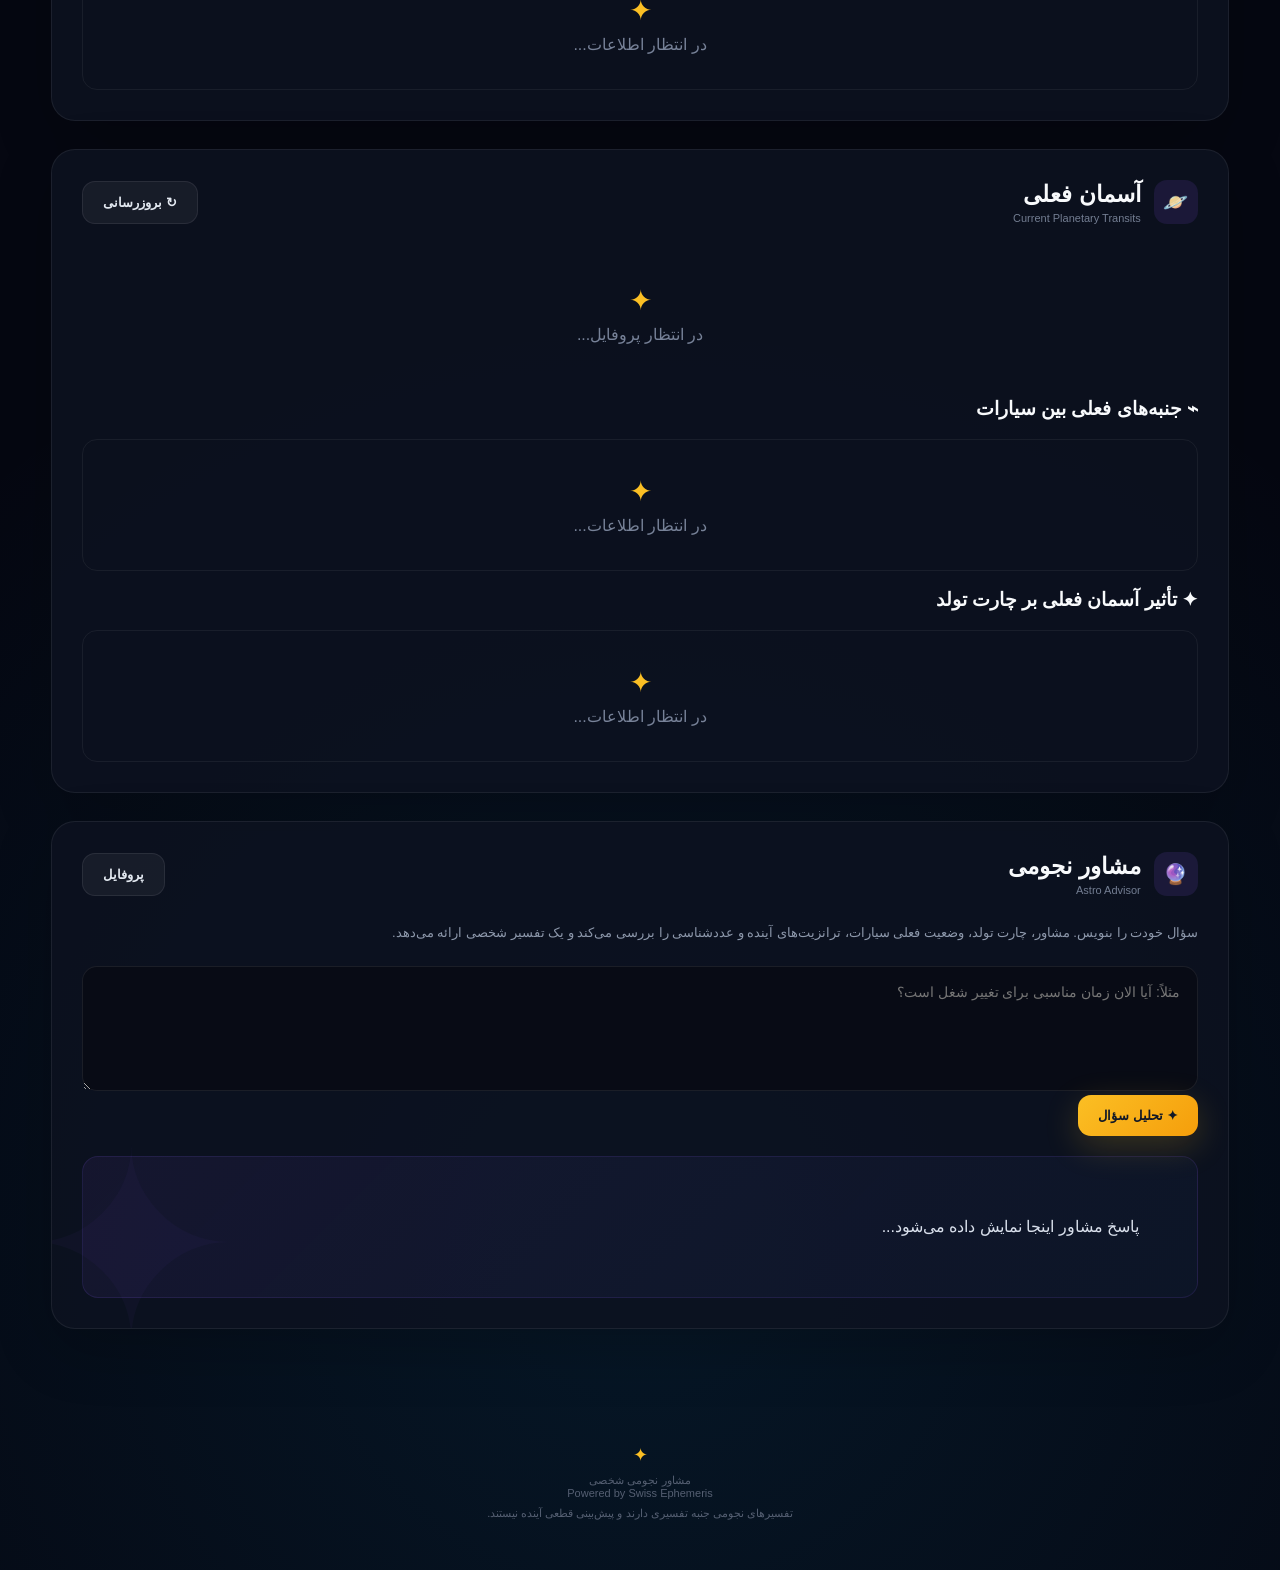
==== commit 34df0021: "Vai 5.5 index.html" ====
--- a/index.html
+++ b/index.html
@@ -2065,64 +2065,171 @@
     }
 }
 
-
-function renderTransits(data){
-
-    if(!data) return;
-
-    const positions =
-        data.positions ||
-        data.transit_positions ||
-        data.planets ||
-        {};
-
-    const cards = [];
-
-    for(const [key,p] of Object.entries(positions)){
-
-        cards.push(`
-            <div class="transit-card">
-
-                <div class="transit-symbol">
-                    ${esc(p?.symbol || planetSymbol(key))}
+function renderTransits(data) {
+    const positionsBox = document.getElementById("transitPositions");
+    const aspectsBox = document.getElementById("transitAspects");
+    const natalBox = document.getElementById("natalTransits");
+
+    if (!data || data.status !== "ok") {
+        if (positionsBox) {
+            positionsBox.innerHTML = `
+                <div class="empty-state">
+                    اطلاعات ترانزیت موجود نیست.
                 </div>
-
-                <div class="transit-name">
-                    ${esc(p?.name_fa || p?.name || key)}
+            `;
+        }
+
+        if (aspectsBox) {
+            aspectsBox.innerHTML = "";
+        }
+
+        if (natalBox) {
+            natalBox.innerHTML = "";
+        }
+
+        return;
+    }
+
+    // -----------------------------
+    // موقعیت فعلی سیارات
+    // -----------------------------
+    const positions = data.positions || data.current_positions || {};
+
+    if (positionsBox) {
+        const entries = Object.values(positions);
+
+        if (!entries.length) {
+            positionsBox.innerHTML = `
+                <div class="empty-state">
+                    موقعیت سیارات موجود نیست.
                 </div>
-
-                <div class="transit-position">
-                    ${esc(positionText(p))}
+            `;
+        } else {
+            positionsBox.innerHTML = entries.map(p => `
+                <div class="planet-row">
+                    <div class="planet-name">
+                        <span class="planet-symbol">${p.symbol || ""}</span>
+                        ${p.name_fa || p.planet_fa || "—"}
+                    </div>
+
+                    <div class="planet-position">
+                        ${p.formatted || "—"}
+                    </div>
+
+                    <div class="planet-speed">
+                        ${p.retrograde ? "℞ برگشتی" : "مستقیم"}
+                    </div>
                 </div>
-
-                ${
-                    p?.retrograde
-                    ? `<div class="retro">℞ برگشتی</div>`
-                    : ""
-                }
-
+            `).join("");
+        }
+    }
+
+    // -----------------------------
+    // جنبه‌های فعلی بین سیارات
+    // -----------------------------
+    const aspects = data.transit_aspects || data.transits || [];
+
+    if (aspectsBox) {
+        if (!aspects.length) {
+            aspectsBox.innerHTML = `
+                <div class="empty-state">
+                    جنبه‌ای در حال حاضر موجود نیست.
+                </div>
+            `;
+        } else {
+            aspectsBox.innerHTML = aspects.map(a => `
+                <div class="aspect-card">
+                    <div class="aspect-main">
+                        <span class="aspect-planet">
+                            ${a.planet1_symbol || ""}
+                            ${a.planet1_fa || a.planet1 || "—"}
+                        </span>
+
+                        <span class="aspect-symbol">
+                            ${a.aspect_symbol || ""}
+                        </span>
+
+                        <span class="aspect-planet">
+                            ${a.planet2_symbol || ""}
+                            ${a.planet2_fa || a.planet2 || "—"}
+                        </span>
+                    </div>
+
+                    <div class="aspect-info">
+                        ${a.aspect_fa || a.aspect || "—"}
+                        · اورب ${Number(a.orb || 0).toFixed(2)}°
+                    </div>
+                </div>
+            `).join("");
+        }
+    }
+
+    // -----------------------------
+    // ترانزیت‌های فعلی روی چارت تولد
+    // -----------------------------
+    const natalTransits = data.natal_transits || [];
+
+    if (natalBox) {
+        if (!natalTransits.length) {
+            natalBox.innerHTML = `
+                <div class="empty-state">
+                    در حال حاضر ترانزیت مهمی نسبت به سیارات تولد شناسایی نشده است.
+                </div>
+            `;
+        } else {
+            natalBox.innerHTML = natalTransits.map(t => `
+                <div class="aspect-card">
+                    <div class="aspect-main">
+                        <span class="aspect-planet">
+                            ${t.transit_planet_fa || t.planet1_fa || t.transit_planet || "—"}
+                        </span>
+
+                        <span class="aspect-symbol">
+                            ${t.aspect_symbol || ""}
+                        </span>
+
+                        <span class="aspect-planet">
+                            ${t.natal_planet_fa || t.planet2_fa || t.natal_planet || "—"}
+                        </span>
+                    </div>
+
+                    <div class="aspect-info">
+                        ${t.aspect_fa || t.aspect || "—"}
+                        ${t.orb !== undefined
+                            ? ` · اورب ${Number(t.orb).toFixed(2)}°`
+                            : ""}
+                    </div>
+                </div>
+            `).join("");
+        }
+    }
+
+    // -----------------------------
+    // خلاصه
+    // -----------------------------
+    const summary = data.summary || {};
+
+    const summaryBox = document.getElementById("transitSummary");
+
+    if (summaryBox) {
+        summaryBox.innerHTML = `
+            <div class="summary-item">
+                <strong>${summary.planet_count ?? 0}</strong>
+                <span>سیاره</span>
             </div>
-        `);
-    }
-
-    $("transitPositions").innerHTML =
-        cards.length
-            ? cards.join("")
-            : `<div class="loading">اطلاعات ترانزیت موجود نیست.</div>`;
-
-    renderTransitAspects(
-        data.aspects ||
-        data.transit_aspects ||
-        []
-    );
-
-    renderNatalTransits(
-        data.natal_transits ||
-        data.transits_to_natal ||
-        data.natal_aspects ||
-        []
-    );
-}
+
+            <div class="summary-item">
+                <strong>${summary.transit_aspect_count ?? 0}</strong>
+                <span>جنبه فعال</span>
+            </div>
+
+            <div class="summary-item">
+                <strong>${summary.natal_transit_count ?? 0}</strong>
+                <span>ترانزیت روی چارت تولد</span>
+            </div>
+        `;
+    }
+} ده
 
 
 function renderTransitAspects(aspects){
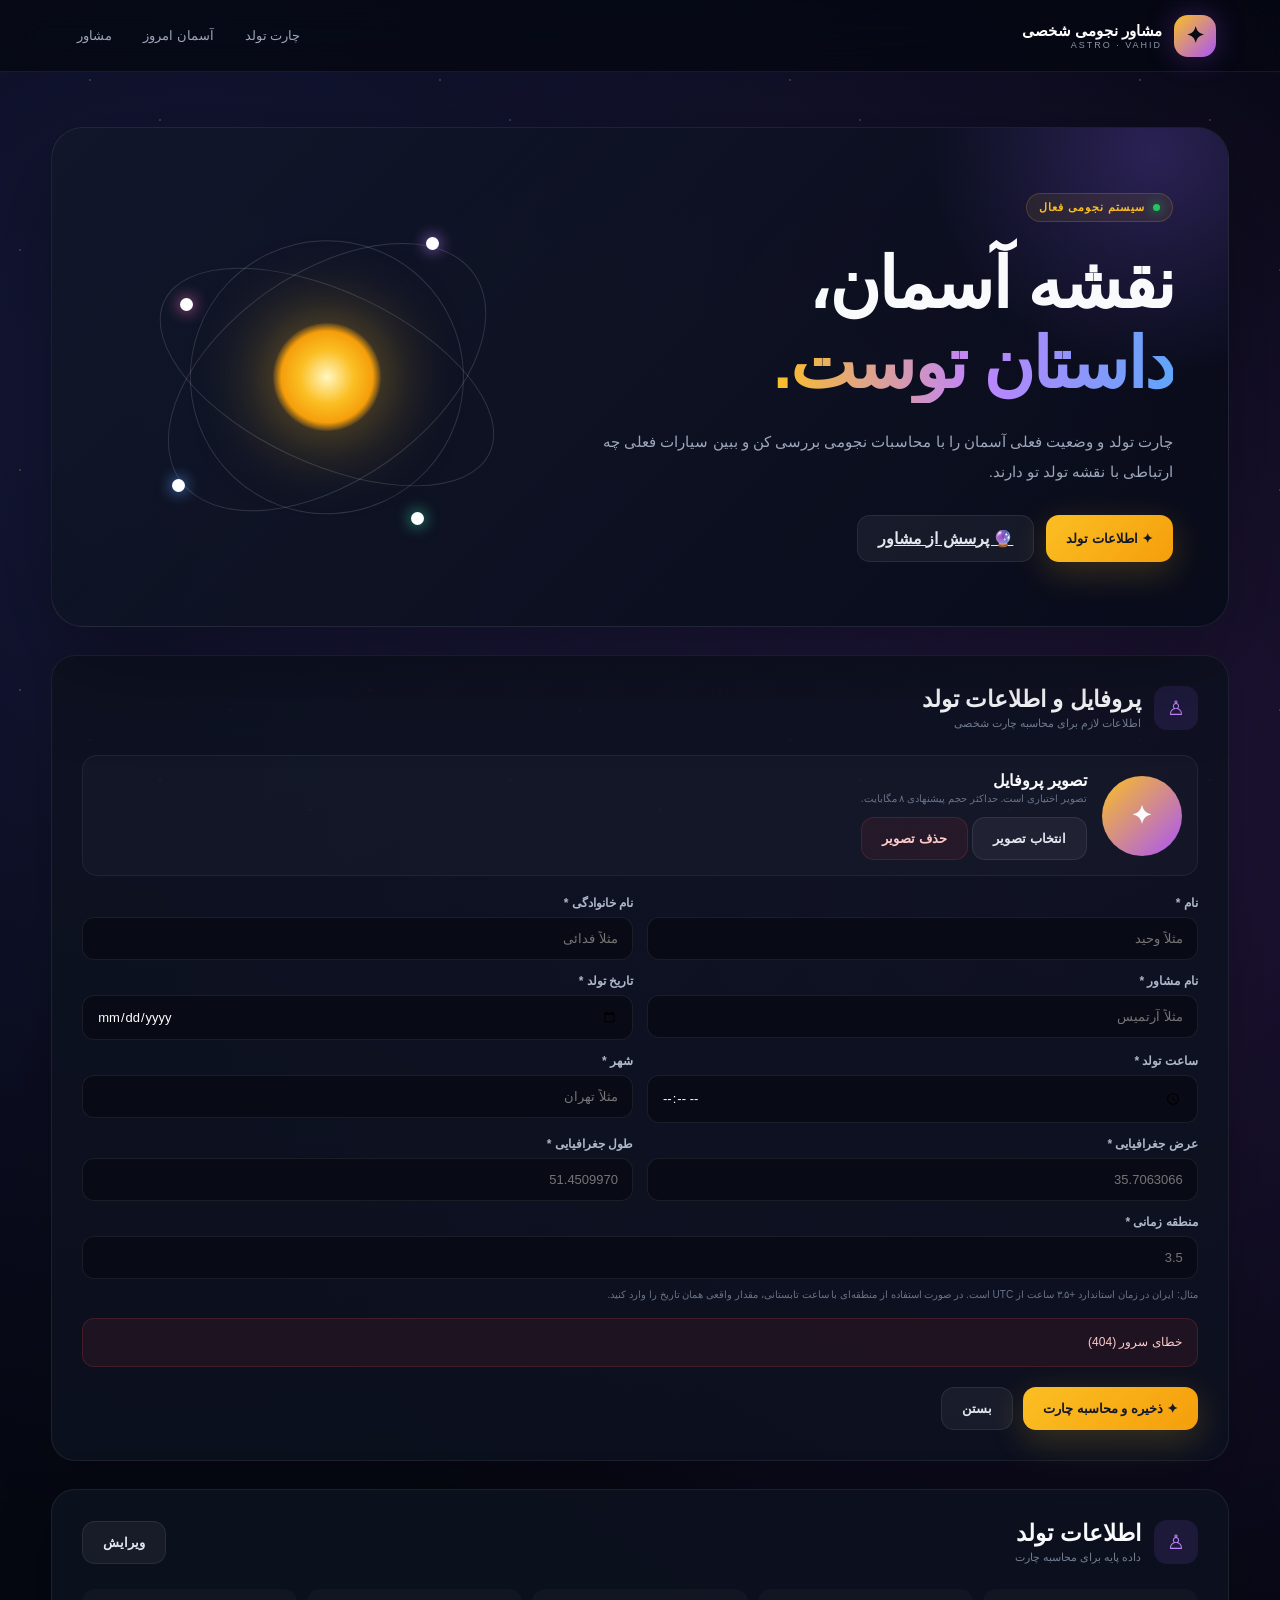
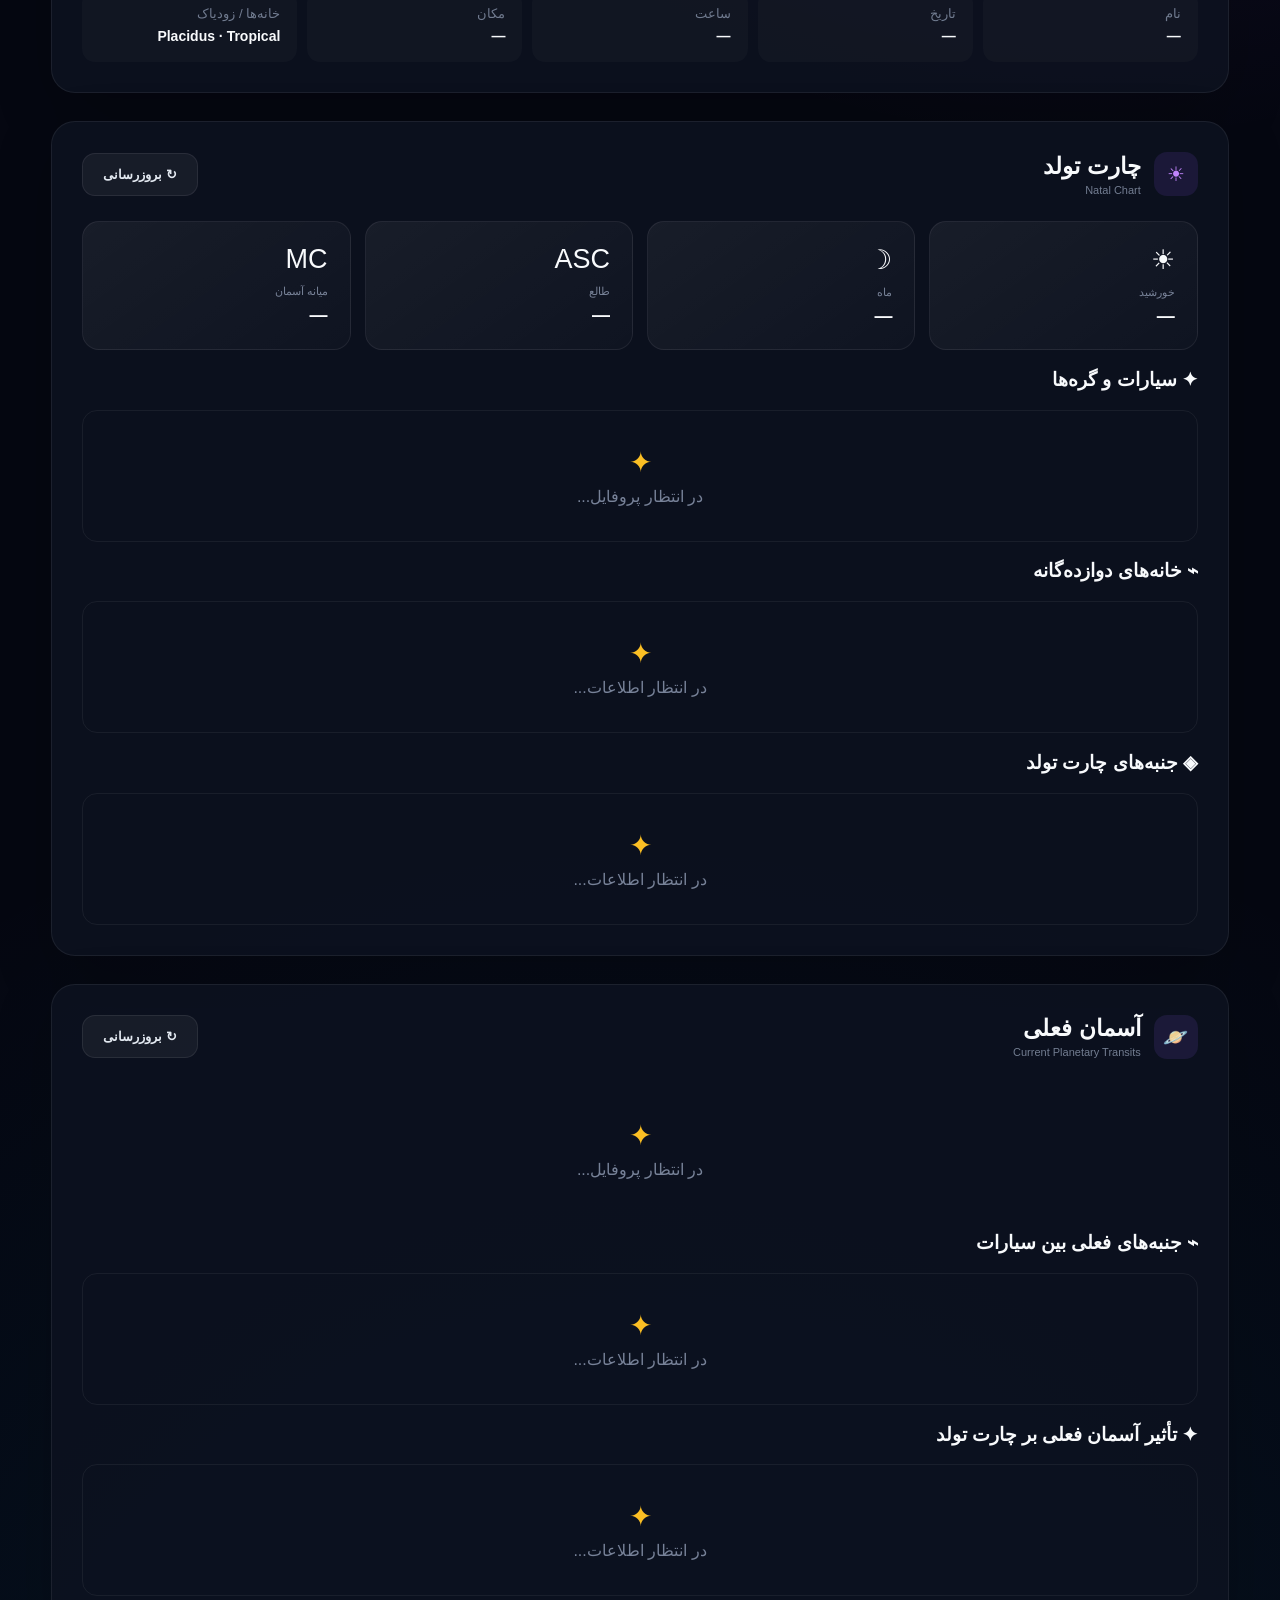
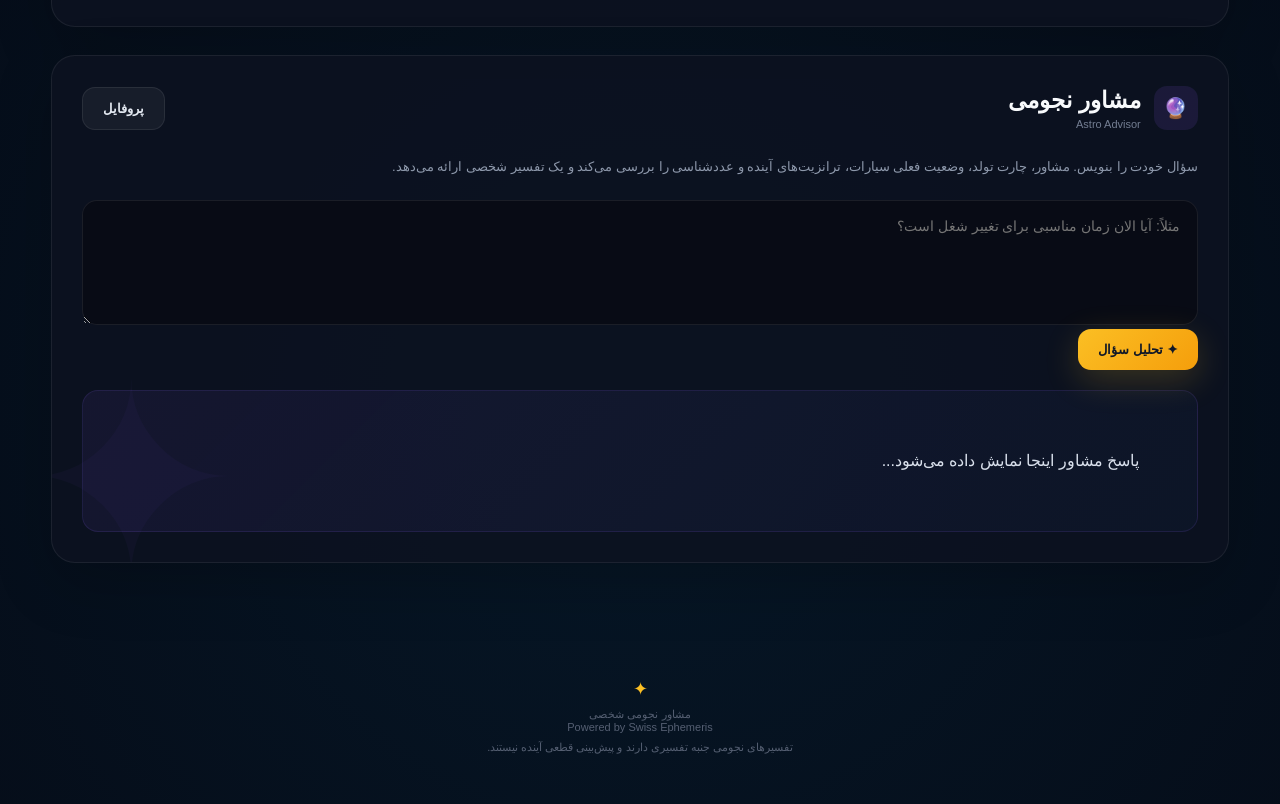
==== commit f9193eb1: "Vai6 index.html" ====
--- a/index.html
+++ b/index.html
@@ -2025,6 +2025,10 @@
    TRANSITS
 ========================================================= */
 
+/* =========================================================
+   TRANSITS
+========================================================= */
+
 async function loadTransits(){
 
     if(!profile){
@@ -2044,11 +2048,12 @@
 
     try{
 
+        // پاسخ کامل API را نگه می‌داریم
         const data = await api("/transits");
 
-        transitData = data.transits || data;
-
-        renderTransits(transitData);
+        transitData = data;
+
+        renderTransits(data);
 
     }catch(error){
 
@@ -2065,235 +2070,303 @@
     }
 }
 
-function renderTransits(data) {
-    const positionsBox = document.getElementById("transitPositions");
-    const aspectsBox = document.getElementById("transitAspects");
-    const natalBox = document.getElementById("natalTransits");
-
-    if (!data || data.status !== "ok") {
-        if (positionsBox) {
-            positionsBox.innerHTML = `
-                <div class="empty-state">
-                    اطلاعات ترانزیت موجود نیست.
-                </div>
-            `;
-        }
-
-        if (aspectsBox) {
-            aspectsBox.innerHTML = "";
-        }
-
-        if (natalBox) {
-            natalBox.innerHTML = "";
-        }
-
-        return;
-    }
-
-    // -----------------------------
-    // موقعیت فعلی سیارات
-    // -----------------------------
-    const positions = data.positions || data.current_positions || {};
-
-    if (positionsBox) {
-        const entries = Object.values(positions);
-
-        if (!entries.length) {
-            positionsBox.innerHTML = `
-                <div class="empty-state">
-                    موقعیت سیارات موجود نیست.
-                </div>
-            `;
-        } else {
-            positionsBox.innerHTML = entries.map(p => `
-                <div class="planet-row">
-                    <div class="planet-name">
-                        <span class="planet-symbol">${p.symbol || ""}</span>
-                        ${p.name_fa || p.planet_fa || "—"}
-                    </div>
-
-                    <div class="planet-position">
-                        ${p.formatted || "—"}
-                    </div>
-
-                    <div class="planet-speed">
-                        ${p.retrograde ? "℞ برگشتی" : "مستقیم"}
-                    </div>
-                </div>
-            `).join("");
-        }
-    }
-
-    // -----------------------------
-    // جنبه‌های فعلی بین سیارات
-    // -----------------------------
-    const aspects = data.transit_aspects || data.transits || [];
-
-    if (aspectsBox) {
-        if (!aspects.length) {
-            aspectsBox.innerHTML = `
-                <div class="empty-state">
-                    جنبه‌ای در حال حاضر موجود نیست.
-                </div>
-            `;
-        } else {
-            aspectsBox.innerHTML = aspects.map(a => `
-                <div class="aspect-card">
-                    <div class="aspect-main">
-                        <span class="aspect-planet">
-                            ${a.planet1_symbol || ""}
-                            ${a.planet1_fa || a.planet1 || "—"}
-                        </span>
-
-                        <span class="aspect-symbol">
-                            ${a.aspect_symbol || ""}
-                        </span>
-
-                        <span class="aspect-planet">
-                            ${a.planet2_symbol || ""}
-                            ${a.planet2_fa || a.planet2 || "—"}
-                        </span>
-                    </div>
-
-                    <div class="aspect-info">
-                        ${a.aspect_fa || a.aspect || "—"}
-                        · اورب ${Number(a.orb || 0).toFixed(2)}°
-                    </div>
-                </div>
-            `).join("");
-        }
-    }
-
-    // -----------------------------
-    // ترانزیت‌های فعلی روی چارت تولد
-    // -----------------------------
-    const natalTransits = data.natal_transits || [];
-
-    if (natalBox) {
-        if (!natalTransits.length) {
-            natalBox.innerHTML = `
-                <div class="empty-state">
-                    در حال حاضر ترانزیت مهمی نسبت به سیارات تولد شناسایی نشده است.
-                </div>
-            `;
-        } else {
-            natalBox.innerHTML = natalTransits.map(t => `
-                <div class="aspect-card">
-                    <div class="aspect-main">
-                        <span class="aspect-planet">
-                            ${t.transit_planet_fa || t.planet1_fa || t.transit_planet || "—"}
-                        </span>
-
-                        <span class="aspect-symbol">
-                            ${t.aspect_symbol || ""}
-                        </span>
-
-                        <span class="aspect-planet">
-                            ${t.natal_planet_fa || t.planet2_fa || t.natal_planet || "—"}
-                        </span>
-                    </div>
-
-                    <div class="aspect-info">
-                        ${t.aspect_fa || t.aspect || "—"}
-                        ${t.orb !== undefined
-                            ? ` · اورب ${Number(t.orb).toFixed(2)}°`
-                            : ""}
-                    </div>
-                </div>
-            `).join("");
-        }
-    }
-
-    // -----------------------------
-    // خلاصه
-    // -----------------------------
-    const summary = data.summary || {};
-
-    const summaryBox = document.getElementById("transitSummary");
-
-    if (summaryBox) {
-        summaryBox.innerHTML = `
-            <div class="summary-item">
-                <strong>${summary.planet_count ?? 0}</strong>
-                <span>سیاره</span>
-            </div>
-
-            <div class="summary-item">
-                <strong>${summary.transit_aspect_count ?? 0}</strong>
-                <span>جنبه فعال</span>
-            </div>
-
-            <div class="summary-item">
-                <strong>${summary.natal_transit_count ?? 0}</strong>
-                <span>ترانزیت روی چارت تولد</span>
-            </div>
-        `;
-    }
-} ده
-
-
-function renderTransitAspects(aspects){
-
-    if(!aspects || !aspects.length){
+
+/* =========================================================
+   RENDER TRANSITS
+========================================================= */
+
+function renderTransits(data){
+
+    if(!data || data.status !== "ok"){
+
+        $("transitPositions").innerHTML =
+            `<div class="loading">اطلاعات ترانزیت موجود نیست.</div>`;
 
         $("transitAspectTable").innerHTML =
             `<div class="loading">جنبه‌ای موجود نیست.</div>`;
 
+        $("natalTransitTable").innerHTML =
+            `<div class="loading">ترانزیت قابل نمایش نیست.</div>`;
+
         return;
     }
 
+
+    /* =====================================================
+       CURRENT PLANETARY POSITIONS
+    ===================================================== */
+
+    const positions =
+        data.positions ||
+        data.current_positions ||
+        {};
+
+    const positionEntries =
+        Object.entries(positions);
+
+
+    if(!positionEntries.length){
+
+        $("transitPositions").innerHTML =
+            `<div class="loading">موقعیت سیارات موجود نیست.</div>`;
+
+    }else{
+
+        $("transitPositions").innerHTML =
+            positionEntries.map(([key,p])=>`
+
+                <div class="transit-card">
+
+                    <div class="transit-symbol">
+                        ${esc(
+                            p.symbol ||
+                            planetSymbol(key)
+                        )}
+                    </div>
+
+                    <div class="transit-name">
+                        ${esc(
+                            p.name_fa ||
+                            p.planet_fa ||
+                            key
+                        )}
+                    </div>
+
+                    <div class="transit-position">
+                        ${esc(
+                            p.formatted ||
+                            "—"
+                        )}
+                    </div>
+
+                    ${
+                        p.retrograde
+                        ? `
+                            <div class="retro">
+                                ℞ حرکت برگشتی
+                            </div>
+                        `
+                        : `
+                            <div class="retro"
+                                 style="color:#64748b">
+                                حرکت مستقیم
+                            </div>
+                        `
+                    }
+
+                </div>
+
+            `).join("");
+    }
+
+
+    /* =====================================================
+       TRANSIT ASPECTS
+    ===================================================== */
+
+    const aspects =
+        data.transit_aspects ||
+        data.transits ||
+        [];
+
+    renderTransitAspects(aspects);
+
+
+    /* =====================================================
+       TRANSITS TO NATAL CHART
+    ===================================================== */
+
+    const natalTransits =
+        data.natal_transits ||
+        [];
+
+    renderNatalTransits(natalTransits);
+}
+
+
+/* =========================================================
+   TRANSIT ASPECT TABLE
+========================================================= */
+
+function renderTransitAspects(aspects){
+
+    if(!aspects || !aspects.length){
+
+        $("transitAspectTable").innerHTML =
+            `<div class="loading">
+                در حال حاضر جنبه‌ای بین سیارات موجود نیست.
+            </div>`;
+
+        return;
+    }
+
+
     const rows = aspects.map(a=>`
 
         <tr>
-            <td>${esc(a.planet1 || a.first || a.p1 || "—")}</td>
-            <td>${esc(a.aspect || a.type || "—")}</td>
-            <td>${esc(a.planet2 || a.second || a.p2 || "—")}</td>
-            <td>${esc(a.orb ?? "—")}</td>
+
+            <td>
+                ${esc(
+                    a.planet1_fa ||
+                    a.planet1 ||
+                    "—"
+                )}
+                ${
+                    a.planet1_symbol
+                    ? ` ${esc(a.planet1_symbol)}`
+                    : ""
+                }
+            </td>
+
+            <td>
+                ${
+                    a.aspect_symbol
+                    ? esc(a.aspect_symbol) + " "
+                    : ""
+                }
+
+                ${esc(
+                    a.aspect_fa ||
+                    a.aspect ||
+                    "—"
+                )}
+            </td>
+
+            <td>
+                ${esc(
+                    a.planet2_fa ||
+                    a.planet2 ||
+                    "—"
+                )}
+                ${
+                    a.planet2_symbol
+                    ? ` ${esc(a.planet2_symbol)}`
+                    : ""
+                }
+            </td>
+
+            <td>
+                ${
+                    a.orb !== undefined
+                    ? Number(a.orb).toFixed(2) + "°"
+                    : "—"
+                }
+            </td>
+
         </tr>
 
     `).join("");
 
+
     $("transitAspectTable").innerHTML = `
+
         <table class="astro-table">
+
             <thead>
+
                 <tr>
                     <th>جرم اول</th>
                     <th>جنبه</th>
                     <th>جرم دوم</th>
                     <th>اورب</th>
                 </tr>
+
             </thead>
-            <tbody>${rows}</tbody>
+
+            <tbody>
+                ${rows}
+            </tbody>
+
         </table>
+
     `;
 }
 
 
+/* =========================================================
+   NATAL TRANSITS
+========================================================= */
+
 function renderNatalTransits(items){
 
     if(!items || !items.length){
 
         $("natalTransitTable").innerHTML =
-            `<div class="loading">ترانزیت قابل نمایش نیست.</div>`;
+            `<div class="loading">
+                در حال حاضر ترانزیت مهمی نسبت به چارت تولد شناسایی نشده است.
+            </div>`;
 
         return;
     }
 
+
     const rows = items.map(a=>`
 
         <tr>
-            <td>${esc(a.transit_planet || a.transit || a.planet || "—")}</td>
-            <td>${esc(a.aspect || a.type || "—")}</td>
-            <td>${esc(a.natal_planet || a.target || "—")}</td>
-            <td>${esc(a.orb ?? "—")}</td>
-            <td>${esc(a.interpretation || a.meaning || "—")}</td>
+
+            <td>
+                ${esc(
+                    a.transit_planet_fa ||
+                    a.transit_planet ||
+                    a.transit ||
+                    a.planet1_fa ||
+                    a.planet1 ||
+                    "—"
+                )}
+            </td>
+
+            <td>
+                ${
+                    a.aspect_symbol
+                    ? esc(a.aspect_symbol) + " "
+                    : ""
+                }
+
+                ${esc(
+                    a.aspect_fa ||
+                    a.aspect ||
+                    "—"
+                )}
+            </td>
+
+            <td>
+                ${esc(
+                    a.natal_planet_fa ||
+                    a.natal_planet ||
+                    a.target ||
+                    a.planet2_fa ||
+                    a.planet2 ||
+                    "—"
+                )}
+            </td>
+
+            <td>
+                ${
+                    a.orb !== undefined
+                    ? Number(a.orb).toFixed(2) + "°"
+                    : "—"
+                }
+            </td>
+
+            <td>
+                ${esc(
+                    a.interpretation ||
+                    a.meaning ||
+                    "—"
+                )}
+            </td>
+
         </tr>
 
     `).join("");
 
+
     $("natalTransitTable").innerHTML = `
+
         <table class="astro-table">
+
             <thead>
+
                 <tr>
                     <th>ترانزیت</th>
                     <th>جنبه</th>
@@ -2301,9 +2374,15 @@
                     <th>اورب</th>
                     <th>تفسیر</th>
                 </tr>
+
             </thead>
-            <tbody>${rows}</tbody>
+
+            <tbody>
+                ${rows}
+            </tbody>
+
         </table>
+
     `;
 }
 
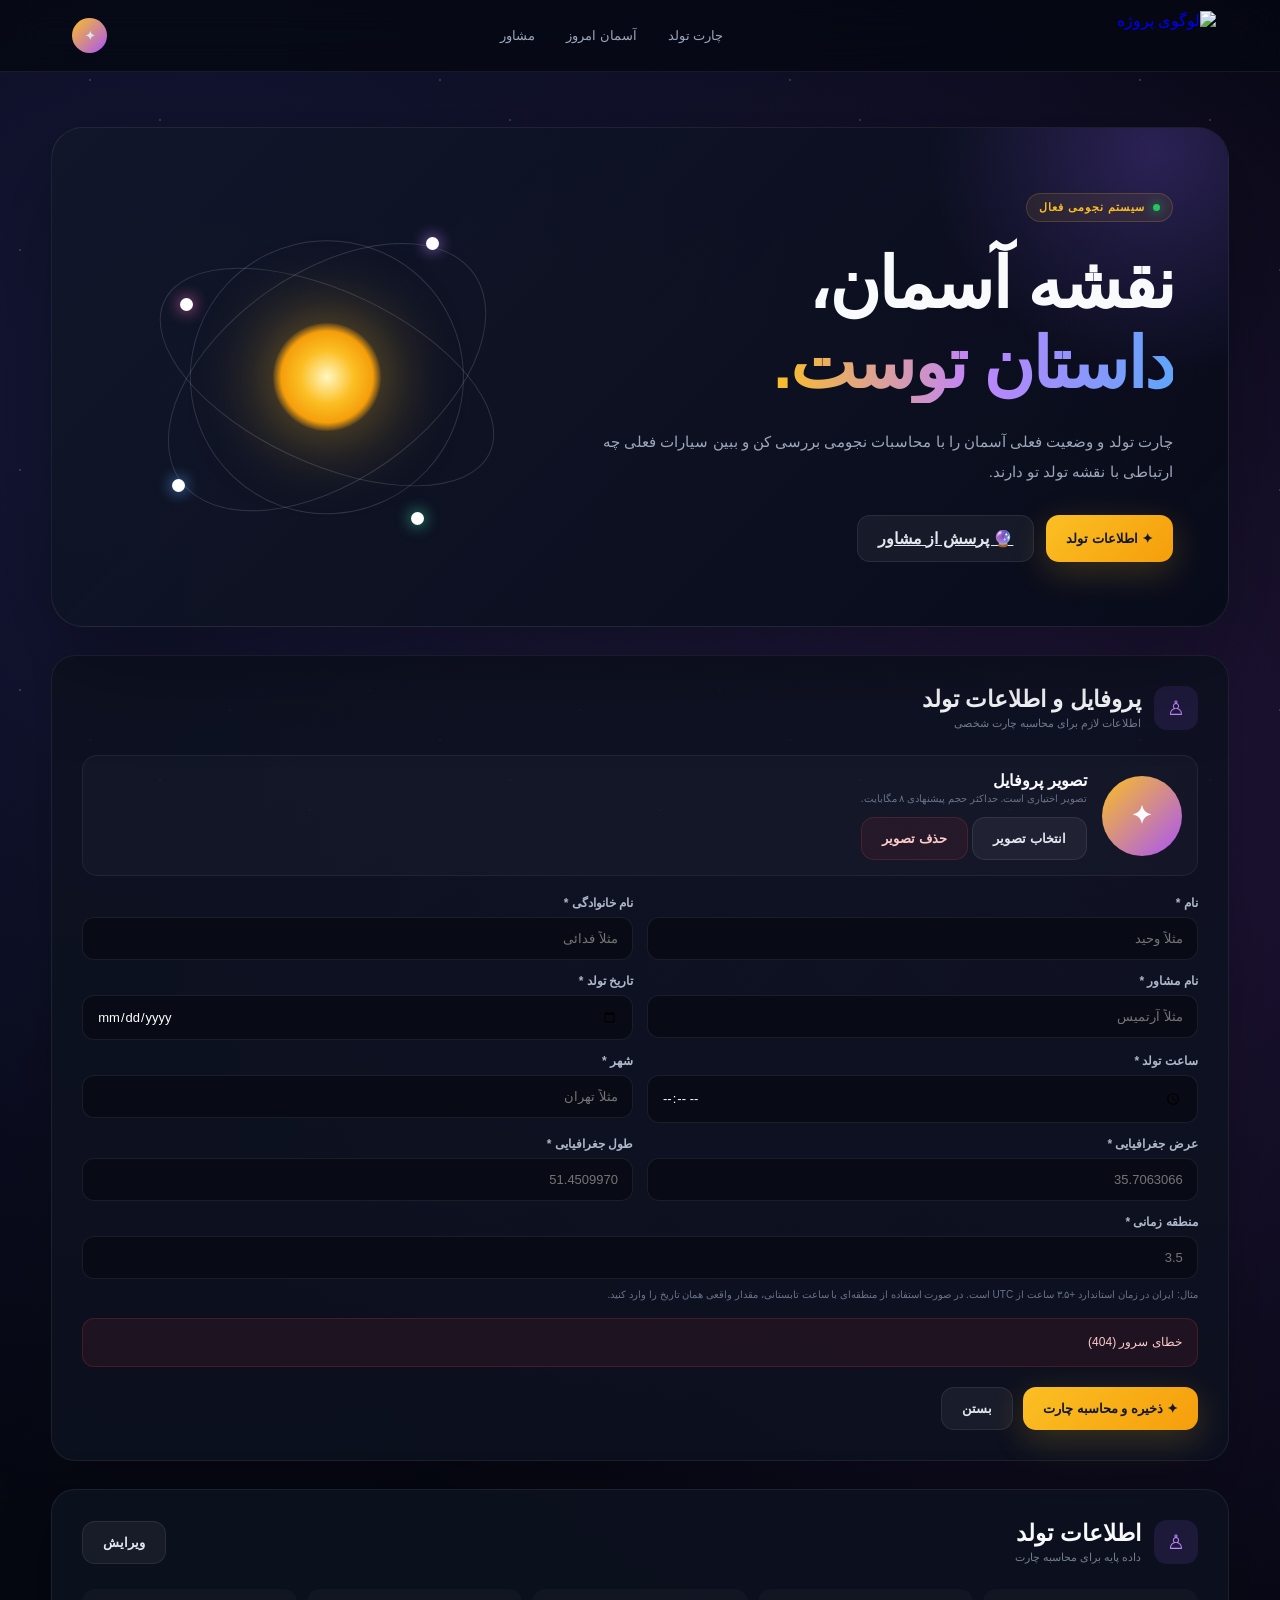
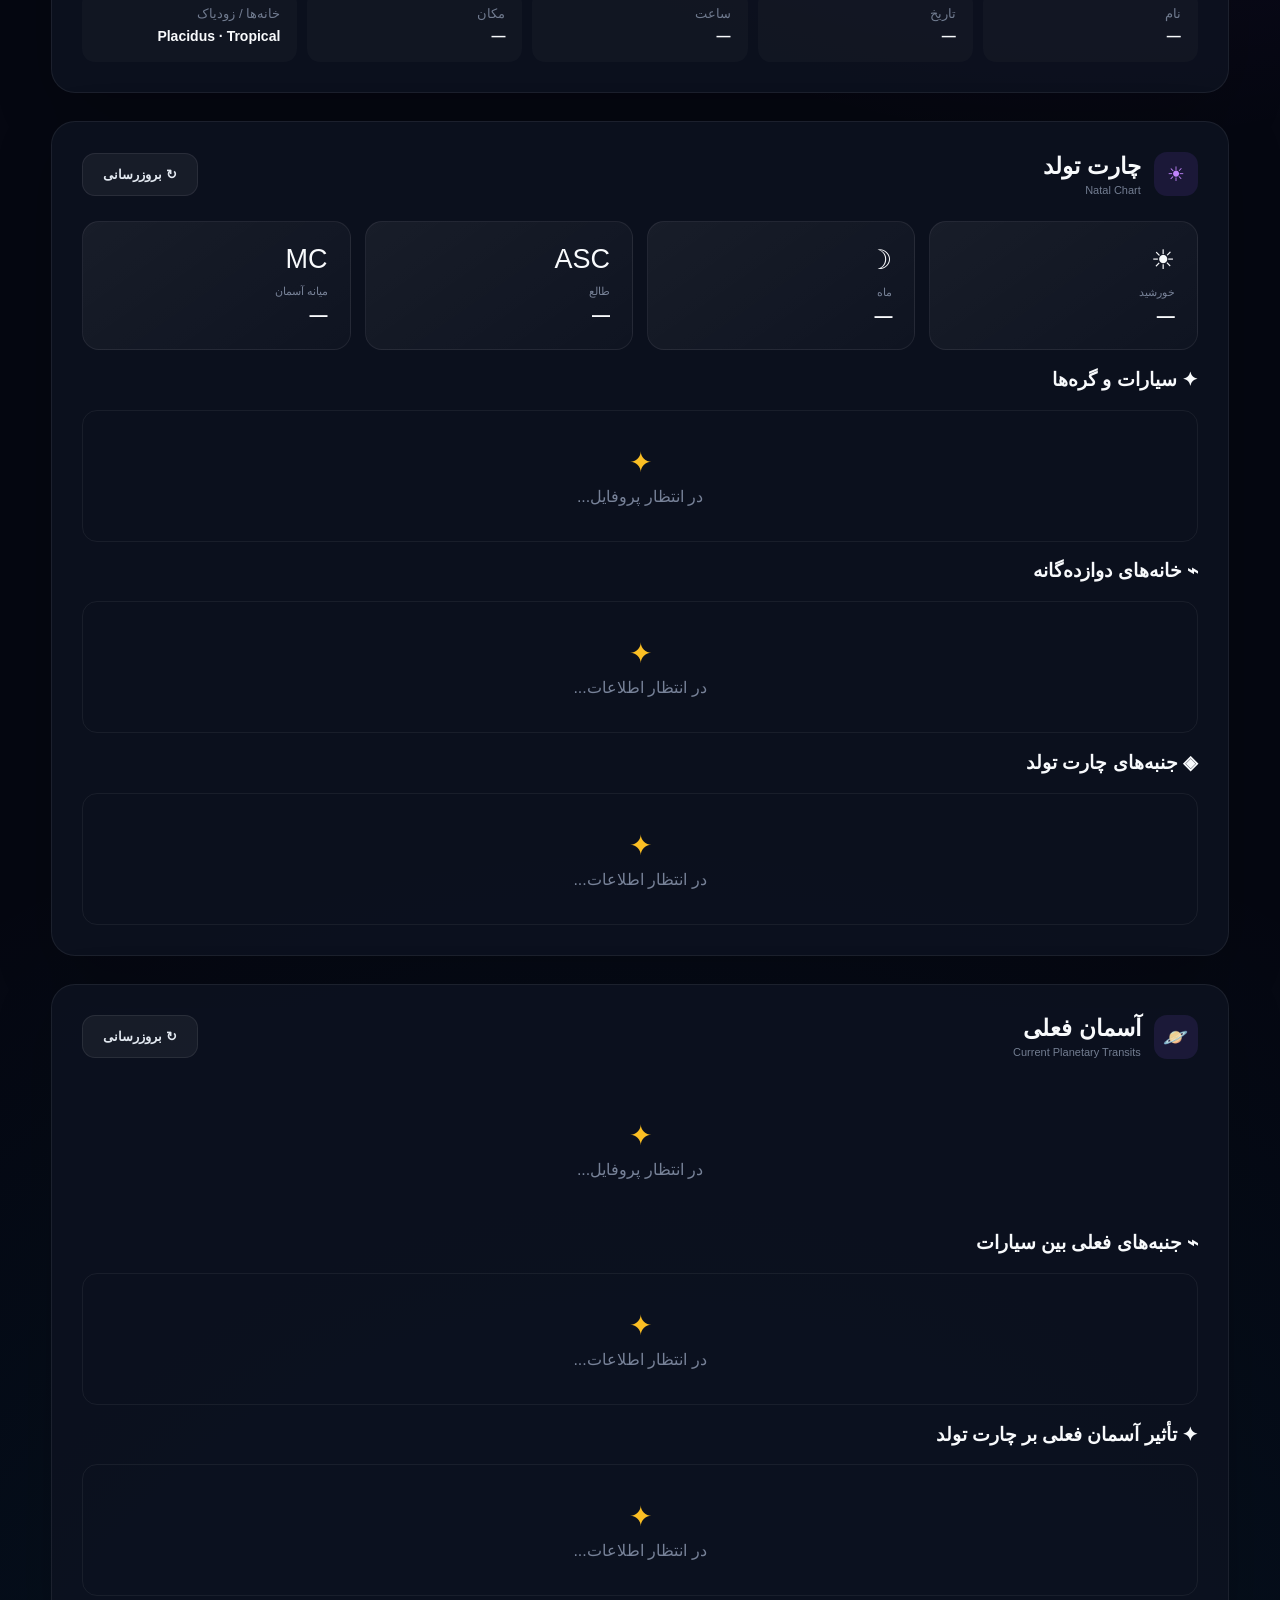
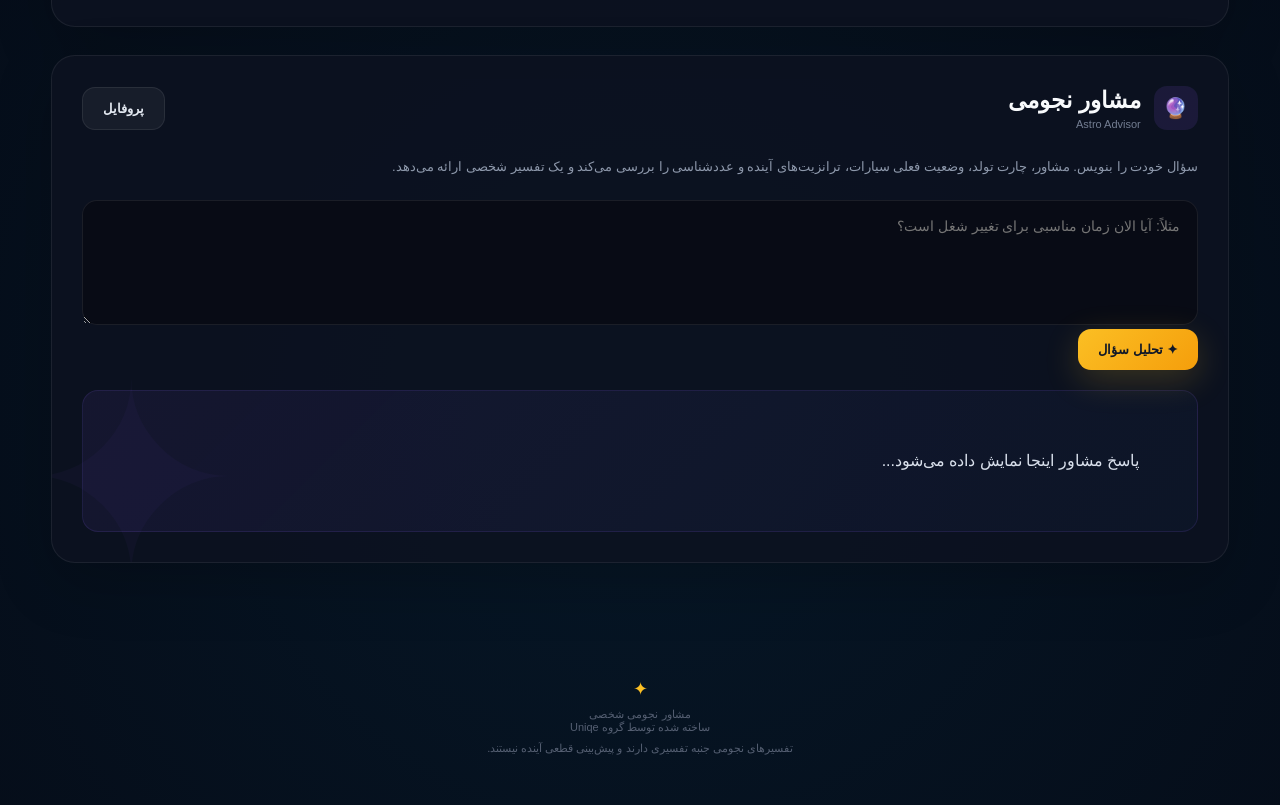
==== commit 62ed8390: "Vai9 index.html" ====
--- a/index.html
+++ b/index.html
@@ -59,40 +59,19 @@
             backdrop-filter:blur(20px)
         }
 
-        .logo{
+        .project-logo{
             display:flex;
             align-items:center;
-            gap:12px;
             text-decoration:none;
-            color:#fff
-        }
-
-        .logo-symbol{
-            width:42px;
-            height:42px;
-            display:grid;
-            place-items:center;
-            border-radius:14px;
-            background:linear-gradient(135deg,#fbbf24,#a855f7);
-            color:#090b14;
-            font-size:22px;
-            font-weight:bold;
-            box-shadow:0 0 30px rgba(168,85,247,.3);
-            overflow:hidden
-        }
-
-        .logo-symbol img{
-            width:100%;
-            height:100%;
-            object-fit:cover
-        }
-
-        .logo-text{display:flex;flex-direction:column}
-        .logo-title{font-size:15px;font-weight:800}
-        .logo-subtitle{
-            font-size:9px;
-            color:#8b95aa;
-            letter-spacing:2px
+            flex:none
+        }
+
+        .project-logo img{
+            width:auto;
+            height:50px;
+            max-width:180px;
+            object-fit:contain;
+            display:block
         }
 
         .astro-nav{
@@ -116,7 +95,7 @@
         }
 
         .profile-mini{
-            display:none;
+            display:flex;
             align-items:center;
             gap:8px;
             color:#dbe4f0;
@@ -504,22 +483,25 @@
         .astro-table{
             width:100%;
             min-width:650px;
-            border-collapse:collapse
+            border-collapse:collapse;
+            border-spacing:0
         }
 
         .astro-table th{
-            padding:14px;
+            padding:4px;
             text-align:right;
             background:rgba(255,255,255,.035);
             color:#fbbf24;
-            font-size:12px
+            font-size:12px;
+            white-space:nowrap
         }
 
         .astro-table td{
-            padding:14px;
+            padding:4px;
             color:#cbd5e1;
             border-top:1px solid rgba(255,255,255,.045);
-            font-size:13px
+            font-size:13px;
+            white-space:nowrap
         }
 
         .astro-table tr:hover td{
@@ -703,12 +685,19 @@
 
             .astro-nav{display:none}
             .profile-mini{display:flex}
+
+            .project-logo img{
+                height:42px;
+                max-width:150px
+            }
+
             .astro-main{
                 width:94%;
                 padding-top:25px
             }
 
             .hero{border-radius:23px}
+
             .hero h1{
                 font-size:38px;
                 letter-spacing:-1px
@@ -723,6 +712,7 @@
             .birth-grid{grid-template-columns:1fr}
             .profile-grid{grid-template-columns:1fr}
             .form-group.full{grid-column:auto}
+
             .cosmos{
                 width:230px;
                 height:230px
@@ -732,6 +722,11 @@
         @media(max-width:400px){
             .summary-grid{grid-template-columns:1fr}
             .hero h1{font-size:33px}
+
+            .project-logo img{
+                height:38px;
+                max-width:130px
+            }
         }
     </style>
 </head>
@@ -742,17 +737,8 @@
 
 <header class="astro-header">
 
-    <a class="logo" href="#top">
-
-        <div class="logo-symbol" id="headerAvatar">
-            ✦
-        </div>
-
-        <div class="logo-text">
-            <div class="logo-title">مشاور نجومی شخصی</div>
-            <div class="logo-subtitle">ASTRO · VAHID</div>
-        </div>
-
+    <a class="project-logo" href="#top" aria-label="صفحه اصلی">
+        <img src="/static/logo.png" alt="لوگوی پروژه">
     </a>
 
     <nav class="astro-nav">
@@ -1182,7 +1168,7 @@
 
     <div>مشاور نجومی شخصی</div>
 
-    <div>Powered by Swiss Ephemeris</div>
+    <div>ساخته شده توسط گروه Uniqe</div>
 
     <div style="margin-top:8px">
         تفسیرهای نجومی جنبه تفسیری دارند
@@ -1395,20 +1381,18 @@
 
     $("profileAvatar").textContent = text;
     $("profileMiniAvatar").textContent = text;
-    $("headerAvatar").textContent = text;
 }
 
 function updatePhoto(url){
     if(!url) return;
 
+    const timestamp = Date.now();
+
     $("profileAvatar").innerHTML =
-        `<img src="${esc(url)}?t=${Date.now()}" alt="profile">`;
+        `<img src="${esc(url)}?t=${timestamp}" alt="profile">`;
 
     $("profileMiniAvatar").innerHTML =
-        `<img src="${esc(url)}?t=${Date.now()}" alt="profile">`;
-
-    $("headerAvatar").innerHTML =
-        `<img src="${esc(url)}?t=${Date.now()}" alt="profile">`;
+        `<img src="${esc(url)}?t=${timestamp}" alt="profile">`;
 }
 
 
@@ -1672,7 +1656,6 @@
 
         $("profileAvatar").innerHTML = text;
         $("profileMiniAvatar").innerHTML = text;
-        $("headerAvatar").innerHTML = text;
 
         showAlert(
             "تصویر پروفایل حذف شد.",
@@ -1997,26 +1980,64 @@
     const rows = aspects.map(a=>`
 
         <tr>
-            <td>${esc(a.planet1 || a.first || a.p1 || "—")}</td>
-            <td>${esc(a.aspect || a.type || "—")}</td>
-            <td>${esc(a.planet2 || a.second || a.p2 || "—")}</td>
-            <td>${esc(a.orb ?? "—")}</td>
+
+            <td>
+                ${esc(
+                    a.planet_a_fa ||
+                    a.planet_a ||
+                    "—"
+                )}
+            </td>
+
+            <td>
+                ${esc(
+                    a.aspect_fa ||
+                    a.aspect ||
+                    "—"
+                )}
+            </td>
+
+            <td>
+                ${esc(
+                    a.planet_b_fa ||
+                    a.planet_b ||
+                    "—"
+                )}
+            </td>
+
+            <td>
+                ${
+                    a.orb !== undefined
+                    ? Number(a.orb).toFixed(2) + "°"
+                    : "—"
+                }
+            </td>
+
         </tr>
 
     `).join("");
 
     $("natalAspectTable").innerHTML = `
+
         <table class="astro-table">
+
             <thead>
+
                 <tr>
                     <th>جرم اول</th>
                     <th>جنبه</th>
                     <th>جرم دوم</th>
                     <th>اورب</th>
                 </tr>
+
             </thead>
-            <tbody>${rows}</tbody>
+
+            <tbody>
+                ${rows}
+            </tbody>
+
         </table>
+
     `;
 }
 
@@ -2025,10 +2046,6 @@
    TRANSITS
 ========================================================= */
 
-/* =========================================================
-   TRANSITS
-========================================================= */
-
 async function loadTransits(){
 
     if(!profile){
@@ -2048,7 +2065,6 @@
 
     try{
 
-        // پاسخ کامل API را نگه می‌داریم
         const data = await api("/transits");
 
         transitData = data;
